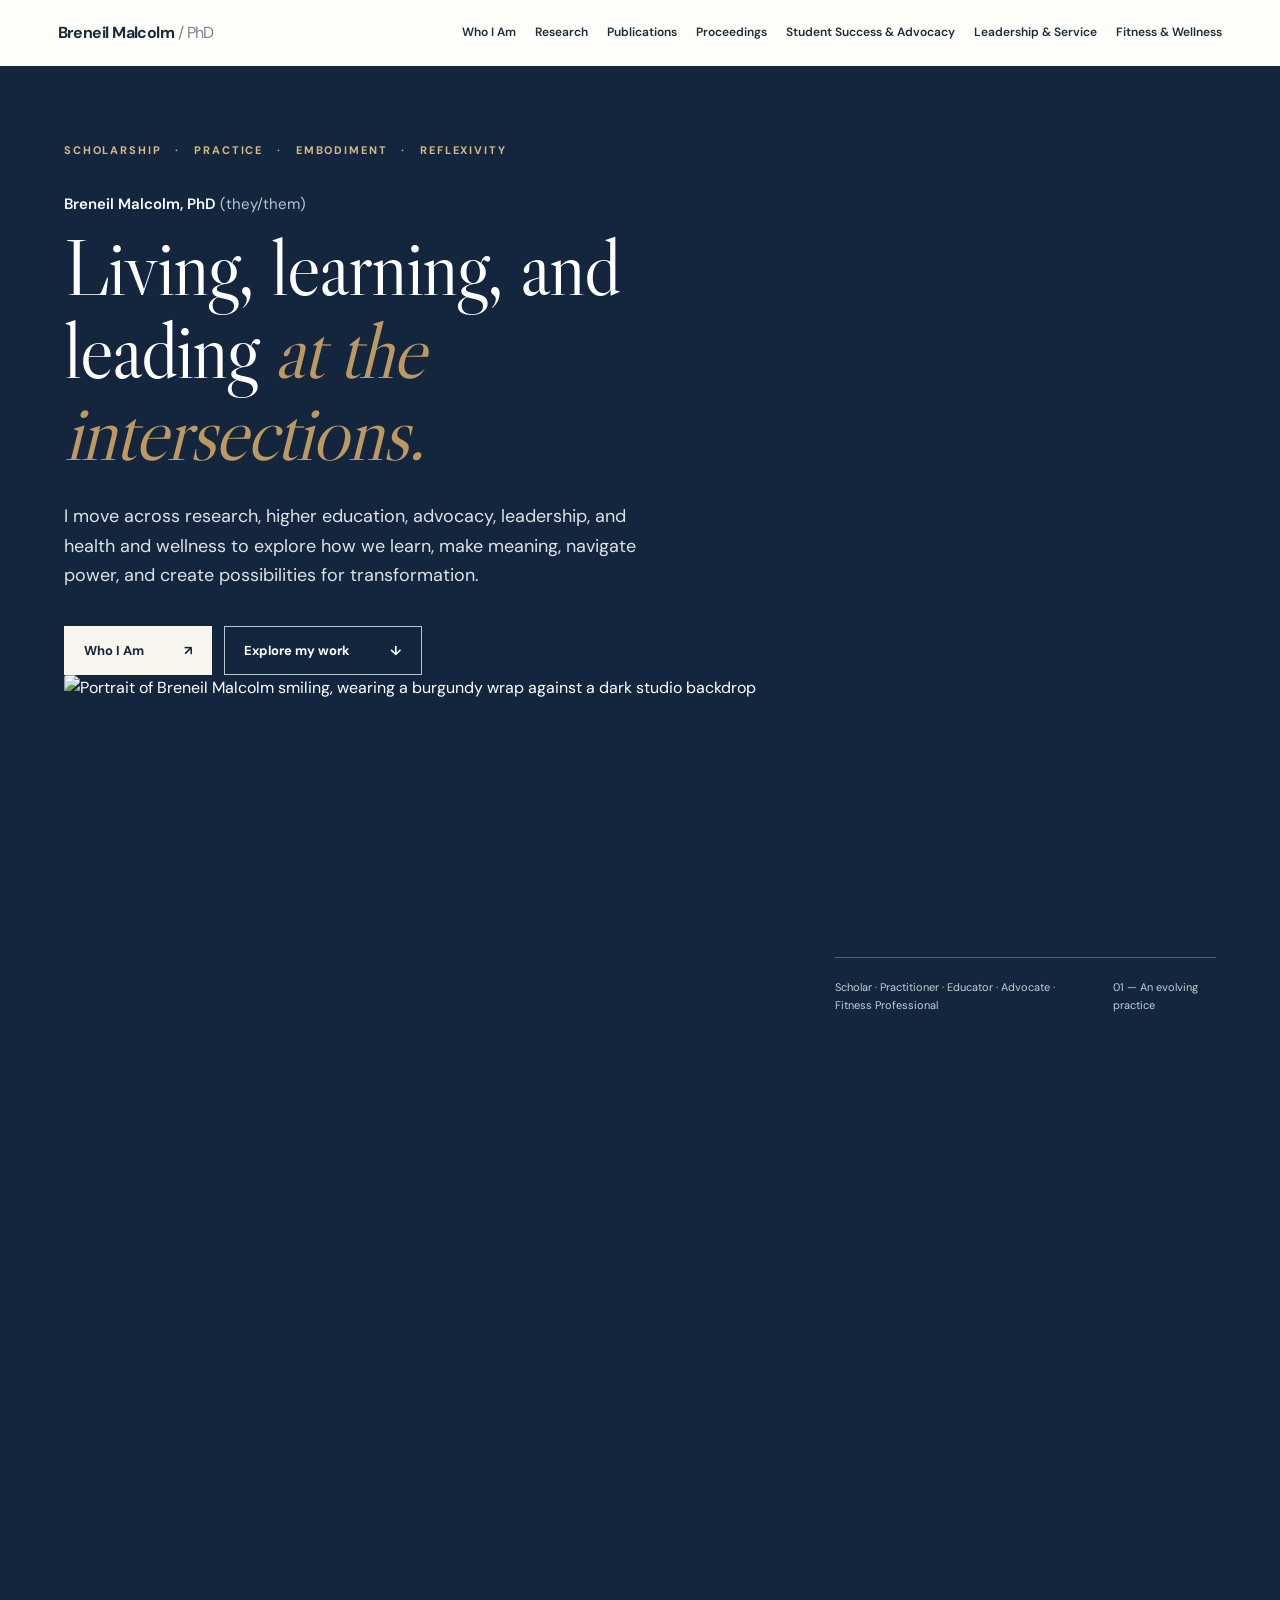
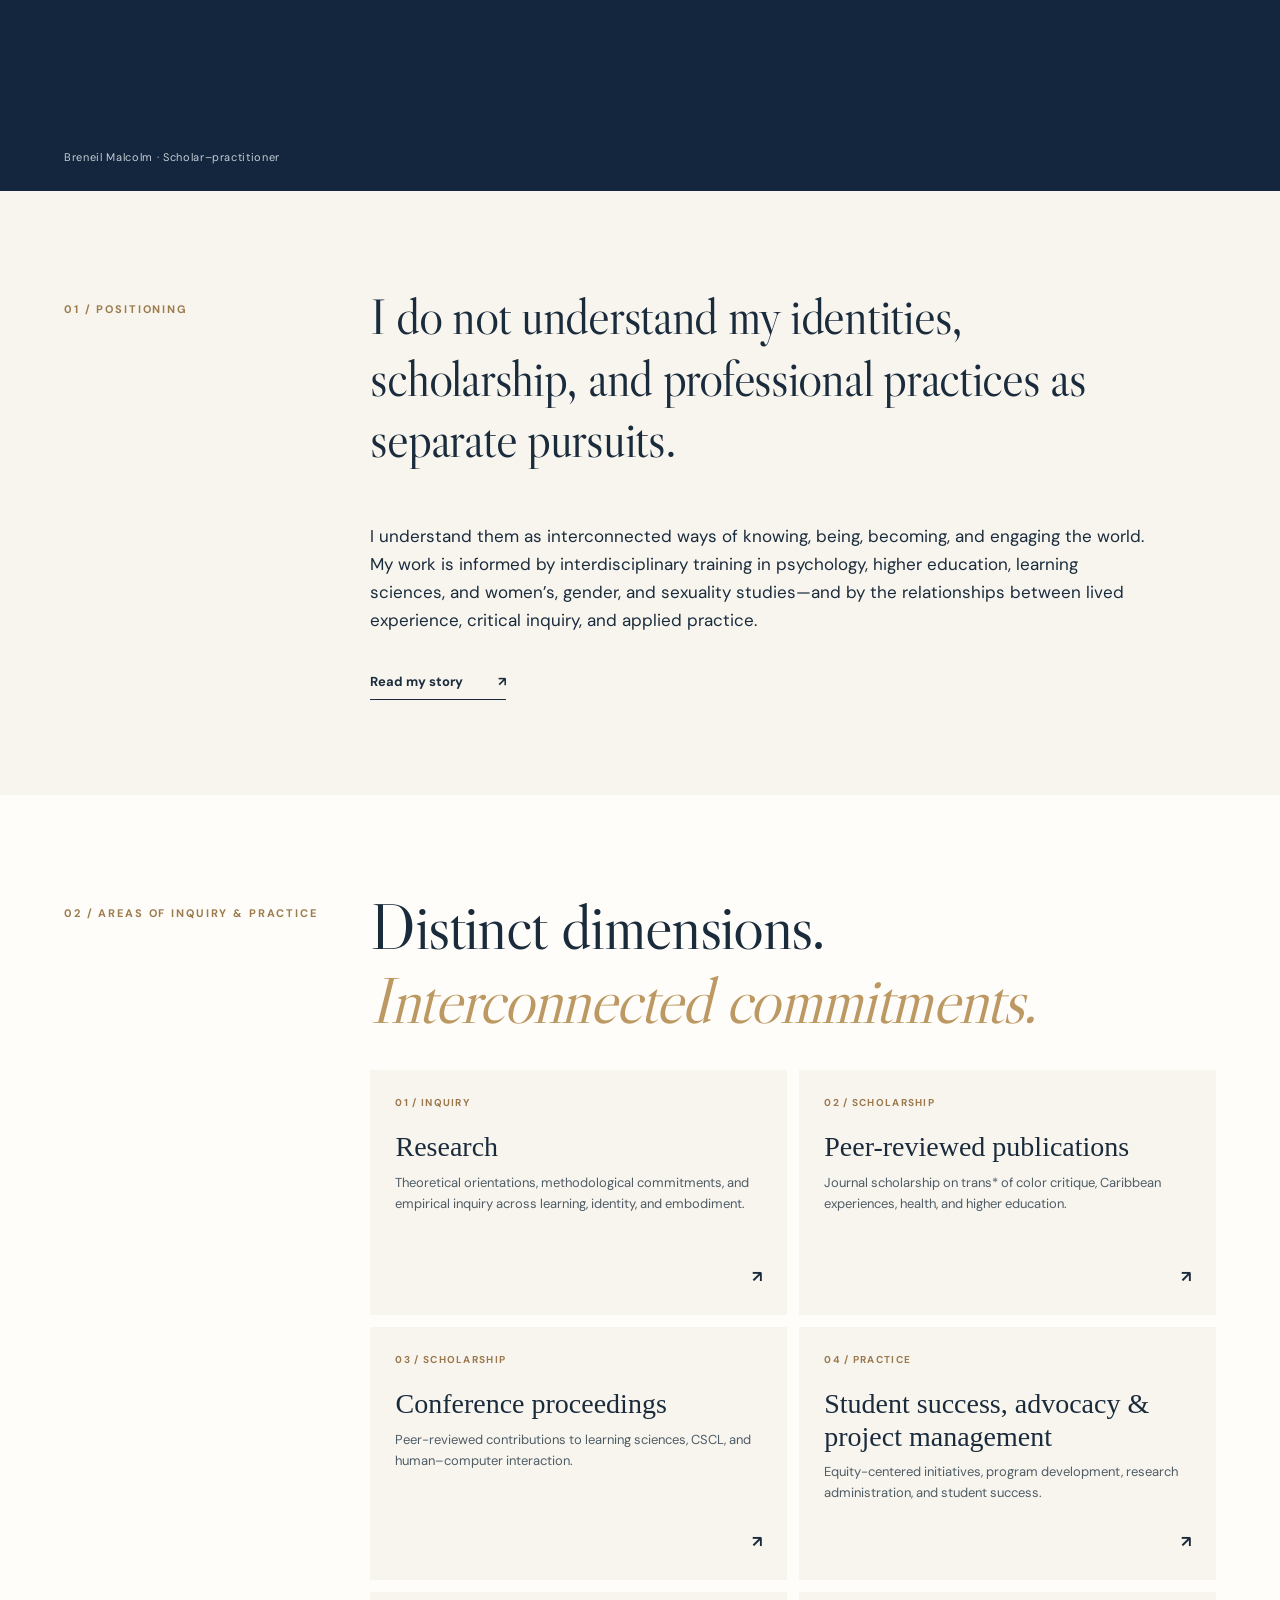
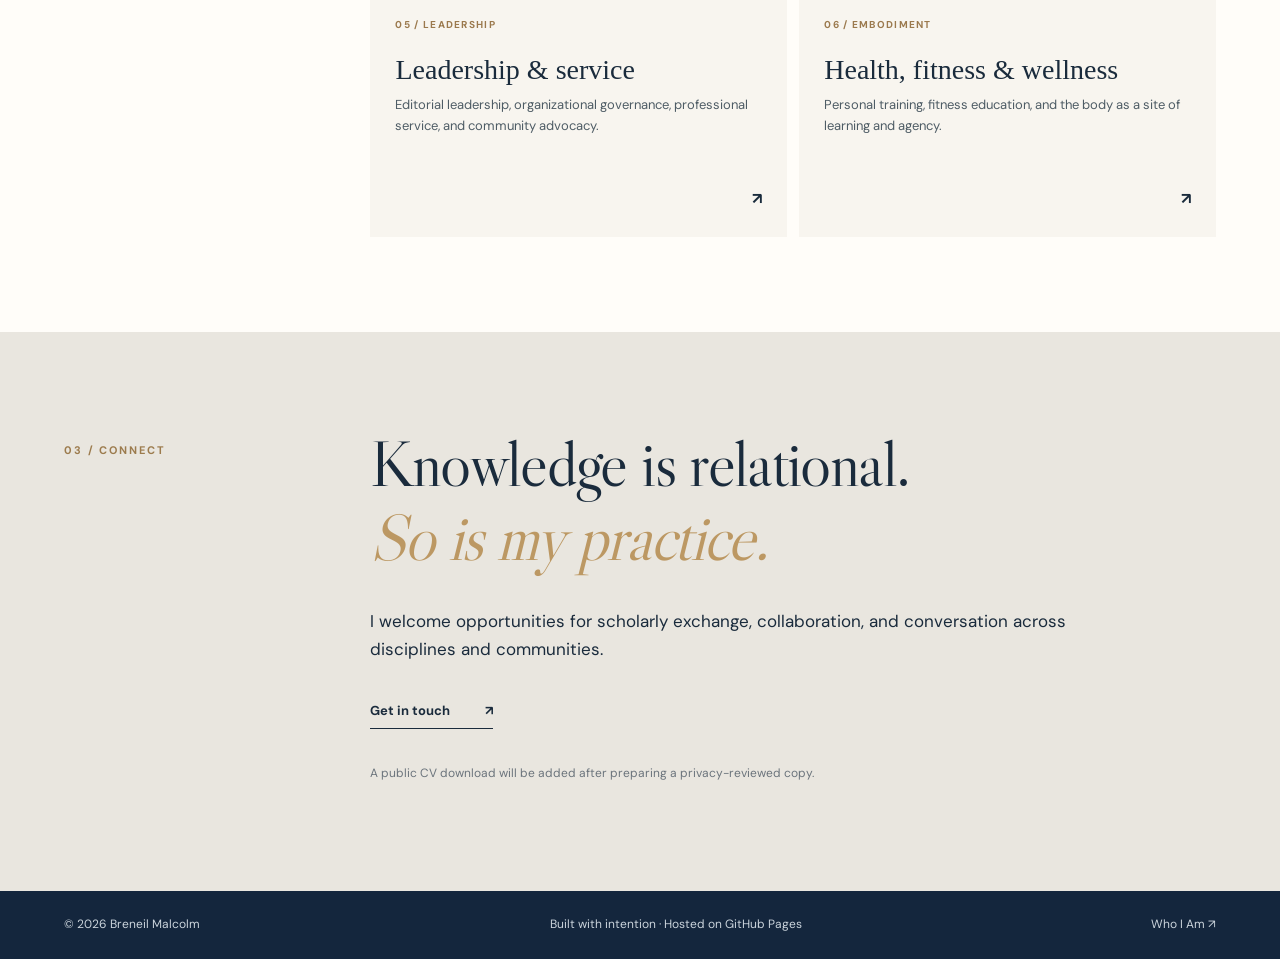
==== index.html @ ff3350f9 "Add files via upload" ====
<!doctype html><html lang="en"><head><meta charset="utf-8"><meta name="viewport" content="width=device-width,initial-scale=1"><meta name="description" content="Breneil Malcolm, PhD — interdisciplinary scholarship, practice, embodiment, and reflexivity."><title>Breneil Malcolm, PhD | Scholarship · Practice · Embodiment</title><link rel="stylesheet" href="style.css"></head><body>
<header class="header"><a class="wordmark" href="index.html">Breneil Malcolm<span> / PhD</span></a><button class="menu" aria-expanded="false" aria-controls="nav">Menu <span>☰</span></button><nav id="nav" aria-label="Main navigation"><a href="about.html">Who I Am</a><a href="#research">Research</a><a href="#publications">Publications</a><a href="#proceedings">Proceedings</a><a href="#practice">Student Success & Advocacy</a><a href="#service">Leadership & Service</a><a href="#wellness">Fitness & Wellness</a></nav></header>
<main><section class="hero"><div class="hero-layout"><div class="hero-inner"><p class="kicker">SCHOLARSHIP <span>·</span> PRACTICE <span>·</span> EMBODIMENT <span>·</span> REFLEXIVITY</p><p class="hero-name">Breneil Malcolm, PhD <span>(they/them)</span></p><h1>Living, learning, and leading <em>at the intersections.</em></h1><p class="hero-copy">I move across research, higher education, advocacy, leadership, and health and wellness to explore how we learn, make meaning, navigate power, and create possibilities for transformation.</p><div class="hero-actions"><a class="btn light" href="about.html">Who I Am <span>↗</span></a><a class="btn outline" href="#explore">Explore my work <span>↓</span></a></div><figure class="hero-portrait"><img src="assets/breneil-headshot.webp" alt="Portrait of Breneil Malcolm smiling, wearing a burgundy wrap against a dark studio backdrop" width="960" height="1440" fetchpriority="high"><figcaption>Breneil Malcolm · Scholar–practitioner</figcaption></figure></div><div class="hero-bottom"><span>Scholar · Practitioner · Educator · Advocate · Fitness Professional</span><span>01 — An evolving practice</span></div></section>
<section class="section statement"><div class="section-label">01 / POSITIONING</div><div><p class="lead">I do not understand my identities, scholarship, and professional practices as separate pursuits.</p><p>I understand them as interconnected ways of knowing, being, becoming, and engaging the world. My work is informed by interdisciplinary training in psychology, higher education, learning sciences, and women’s, gender, and sexuality studies—and by the relationships between lived experience, critical inquiry, and applied practice.</p><a class="text-link" href="about.html">Read my story <span>↗</span></a></div></section>
<section id="explore" class="section explore"><div class="section-label">02 / AREAS OF INQUIRY & PRACTICE</div><div><h2>Distinct dimensions.<br><em>Interconnected commitments.</em></h2><div class="cards"><a id="research" class="card" href="about.html#research"><span>01 / INQUIRY</span><h3>Research</h3><p>Theoretical orientations, methodological commitments, and empirical inquiry across learning, identity, and embodiment.</p><b>↗</b></a><a id="publications" class="card" href="about.html#scholarship"><span>02 / SCHOLARSHIP</span><h3>Peer-reviewed publications</h3><p>Journal scholarship on trans* of color critique, Caribbean experiences, health, and higher education.</p><b>↗</b></a><a id="proceedings" class="card" href="about.html#scholarship"><span>03 / SCHOLARSHIP</span><h3>Conference proceedings</h3><p>Peer-reviewed contributions to learning sciences, CSCL, and human–computer interaction.</p><b>↗</b></a><a id="practice" class="card" href="about.html#practice"><span>04 / PRACTICE</span><h3>Student success, advocacy & project management</h3><p>Equity-centered initiatives, program development, research administration, and student success.</p><b>↗</b></a><a id="service" class="card" href="about.html#service"><span>05 / LEADERSHIP</span><h3>Leadership & service</h3><p>Editorial leadership, organizational governance, professional service, and community advocacy.</p><b>↗</b></a><a id="wellness" class="card" href="about.html#wellness"><span>06 / EMBODIMENT</span><h3>Health, fitness & wellness</h3><p>Personal training, fitness education, and the body as a site of learning and agency.</p><b>↗</b></a></div></div></section>
<section class="section closing"><div class="section-label">03 / CONNECT</div><div><h2>Knowledge is relational.<br><em>So is my practice.</em></h2><p>I welcome opportunities for scholarly exchange, collaboration, and conversation across disciplines and communities.</p><a class="text-link" href="mailto:bxm5750@psu.edu">Get in touch <span>↗</span></a><p class="small-note">A public CV download will be added after preparing a privacy-reviewed copy.</p></div></section></main><footer><span>© <span class="year"></span> Breneil Malcolm</span><span>Built with intention · Hosted on GitHub Pages</span><a href="about.html">Who I Am ↗</a></footer><script src="script.js"></script></body></html>
---- style.css ----
@import url('https://fonts.googleapis.com/css2?family=DM+Sans:wght@400;500;600;700&family=Libre+Caslon+Display&display=swap');
:root{--navy:#14263d;--ink:#1a2b3c;--cream:#f8f5ef;--white:#fffdf9;--gold:#bc9863;--line:#dcd8d0}*{box-sizing:border-box}html{scroll-behavior:smooth}body{margin:0;background:var(--white);color:var(--ink);font-family:'DM Sans',Arial,sans-serif;line-height:1.65}a{color:inherit}a:focus-visible,button:focus-visible{outline:3px solid var(--gold);outline-offset:4px}.header{display:flex;align-items:center;justify-content:space-between;gap:20px;padding:20px 4.5%;background:var(--white);position:relative;z-index:10}.wordmark{text-decoration:none;font-weight:700;white-space:nowrap;letter-spacing:-.035em}.wordmark span{color:#7d858b;font-weight:400}.header nav{display:flex;align-items:center;gap:19px;flex-wrap:wrap}.header nav a{font-size:12px;text-decoration:none;font-weight:600}.header nav a:hover,.text-link:hover{color:#a27842}.menu{display:none}.hero{background:var(--navy);color:#fff;padding:90px 5% 25px;min-height:660px;display:flex;flex-direction:column;justify-content:space-between}.hero-inner{max-width:1060px;margin:auto 0}.kicker,.section-label{font-size:11px;letter-spacing:.17em;font-weight:700}.kicker{color:#d7b983}.kicker span{padding:0 9px}.hero-name{margin:32px 0 10px;font-size:15px;font-weight:600}.hero-name span{font-weight:400;color:#bac4cf}h1,h2,.lead{font-family:'Libre Caslon Display',Georgia,serif;font-weight:400;letter-spacing:-.025em}h1{font-size:clamp(58px,8.2vw,124px);line-height:1.04;max-width:1080px;margin:10px 0 28px}h1 em,h2 em{color:var(--gold);font-weight:400}.hero-copy{max-width:680px;font-size:18px;color:#dce2e8}.hero-actions{display:flex;gap:12px;margin-top:35px;flex-wrap:wrap}.btn{display:inline-flex;gap:40px;justify-content:space-between;padding:13px 19px;text-decoration:none;font-size:13px;font-weight:700;border:1px solid #b9c5d0}.btn.light{background:var(--cream);color:var(--navy);border-color:var(--cream)}.btn.outline{color:white}.hero-bottom{border-top:1px solid #536579;margin-top:75px;padding-top:20px;display:flex;justify-content:space-between;gap:20px;font-size:11px;color:#c5cdd5}.section{padding:95px 5%;display:grid;grid-template-columns:minmax(150px,24%) 1fr;gap:30px}.section-label{padding-top:14px;color:#9c7b4d}.section>div:last-child{max-width:1050px}.section h2{font-size:clamp(42px,5.1vw,77px);line-height:1.13;margin:0 0 32px}.section p{max-width:780px;font-size:17px}.statement{background:var(--cream)}.lead{font-size:clamp(32px,4vw,55px)!important;line-height:1.2;margin-top:0}.text-link{display:inline-flex;gap:35px;margin-top:20px;padding-bottom:7px;border-bottom:1px solid currentColor;text-decoration:none;font-weight:700;font-size:13px}.explore{background:#fffdf9}.cards{display:grid;grid-template-columns:repeat(2,minmax(0,1fr));gap:12px}.card{min-height:245px;padding:25px;background:var(--cream);text-decoration:none;display:flex;flex-direction:column;position:relative;transition:transform .2s,background .2s}.card:hover{transform:translateY(-3px);background:#f0e9df}.card span{font-size:10px;letter-spacing:.13em;color:#9b794d;font-weight:700}.card h3{font-family:Georgia,serif;font-size:28px;font-weight:400;line-height:1.15;margin:20px 0 8px}.card p{font-size:13px;color:#4e5c65;margin:0 0 25px;max-width:390px}.card b{margin-top:auto;text-align:right}.closing{background:#e9e6df}.small-note{font-size:12px!important;color:#6b747c;margin-top:35px}footer{background:var(--navy);color:#cbd4dc;padding:24px 5%;display:flex;justify-content:space-between;gap:18px;font-size:12px;flex-wrap:wrap}footer a{text-decoration:none}.subhero{padding:105px 5%;background:var(--navy);color:white}.subhero h1{margin:20px 0}.subhero>p:last-child{max-width:760px;font-size:19px;color:#dce2e8}.light-section{background:var(--cream)}.entries article,.pub{border-top:1px solid var(--line);display:grid;grid-template-columns:90px 1fr;gap:20px;padding:22px 0}.entries article>span,.pub>span{font-size:12px;color:#9a7646;font-weight:700}.entries h3{font-size:18px;line-height:1.4;margin:0}.entries p,.pub p{font-size:14px!important;margin:4px 0}.muted{color:#64717a}.three{display:grid;grid-template-columns:repeat(3,1fr);gap:20px}.three article{border-top:2px solid var(--gold);padding-top:12px}.three h3{font-family:Georgia,serif;font-size:25px;font-weight:400}.three p{font-size:14px}.subhead{font-family:Georgia,serif;font-weight:400;font-size:28px;margin-top:45px}.pub strong{font-size:16px;font-weight:600}.pub a{font-size:12px;font-weight:700;text-decoration:none;border-bottom:1px solid var(--gold)}@media(max-width:1050px){.header nav{gap:10px}.header nav a{font-size:11px}}@media(max-width:800px){.menu{display:block;background:transparent;border:1px solid #c6c4bd;padding:8px 12px;font:inherit;font-size:12px}.header nav{display:none;position:absolute;top:100%;left:0;right:0;background:var(--white);padding:20px 5%;box-shadow:0 10px 20px #0002;flex-direction:column;align-items:flex-start}.header nav.open{display:flex}.header nav a{font-size:14px;padding:6px}.hero{min-height:600px;padding-top:75px}.section{display:block;padding:65px 6%}.section-label{margin-bottom:30px}.cards{grid-template-columns:1fr}.three{grid-template-columns:1fr}.hero-bottom{flex-direction:column}.subhero{padding:70px 6%}}@media(max-width:480px){h1{font-size:56px}.hero-copy{font-size:16px}.card{min-height:210px}.entries article,.pub{grid-template-columns:55px 1fr;gap:10px}}

/* Homepage portrait — editorial split hero */
.hero{padding-top:64px}.hero-layout{width:100%;max-width:1440px;margin:auto;display:grid;grid-template-columns:minmax(0,1.3fr) minmax(280px,.7fr);gap:clamp(32px,5vw,90px);align-items:center}.hero-inner{max-width:760px;margin:0}.hero h1{font-size:clamp(54px,6.2vw,98px);max-width:780px}.hero-copy{max-width:610px}.hero-portrait{margin:0;align-self:center}.hero-portrait img{display:block;width:100%;height:auto;aspect-ratio:2/3;object-fit:cover;object-position:center center;border-radius:3px}.hero-portrait figcaption{font-size:11px;color:#c5cdd5;letter-spacing:.06em;margin-top:12px}.hero-bottom{width:100%}@media(max-width:800px){.hero-layout{grid-template-columns:1fr;gap:42px}.hero-portrait{max-width:450px;width:100%;margin:auto}.hero{padding-top:64px}.hero h1{font-size:clamp(52px,10vw,78px)}.hero-bottom{margin-top:55px}}
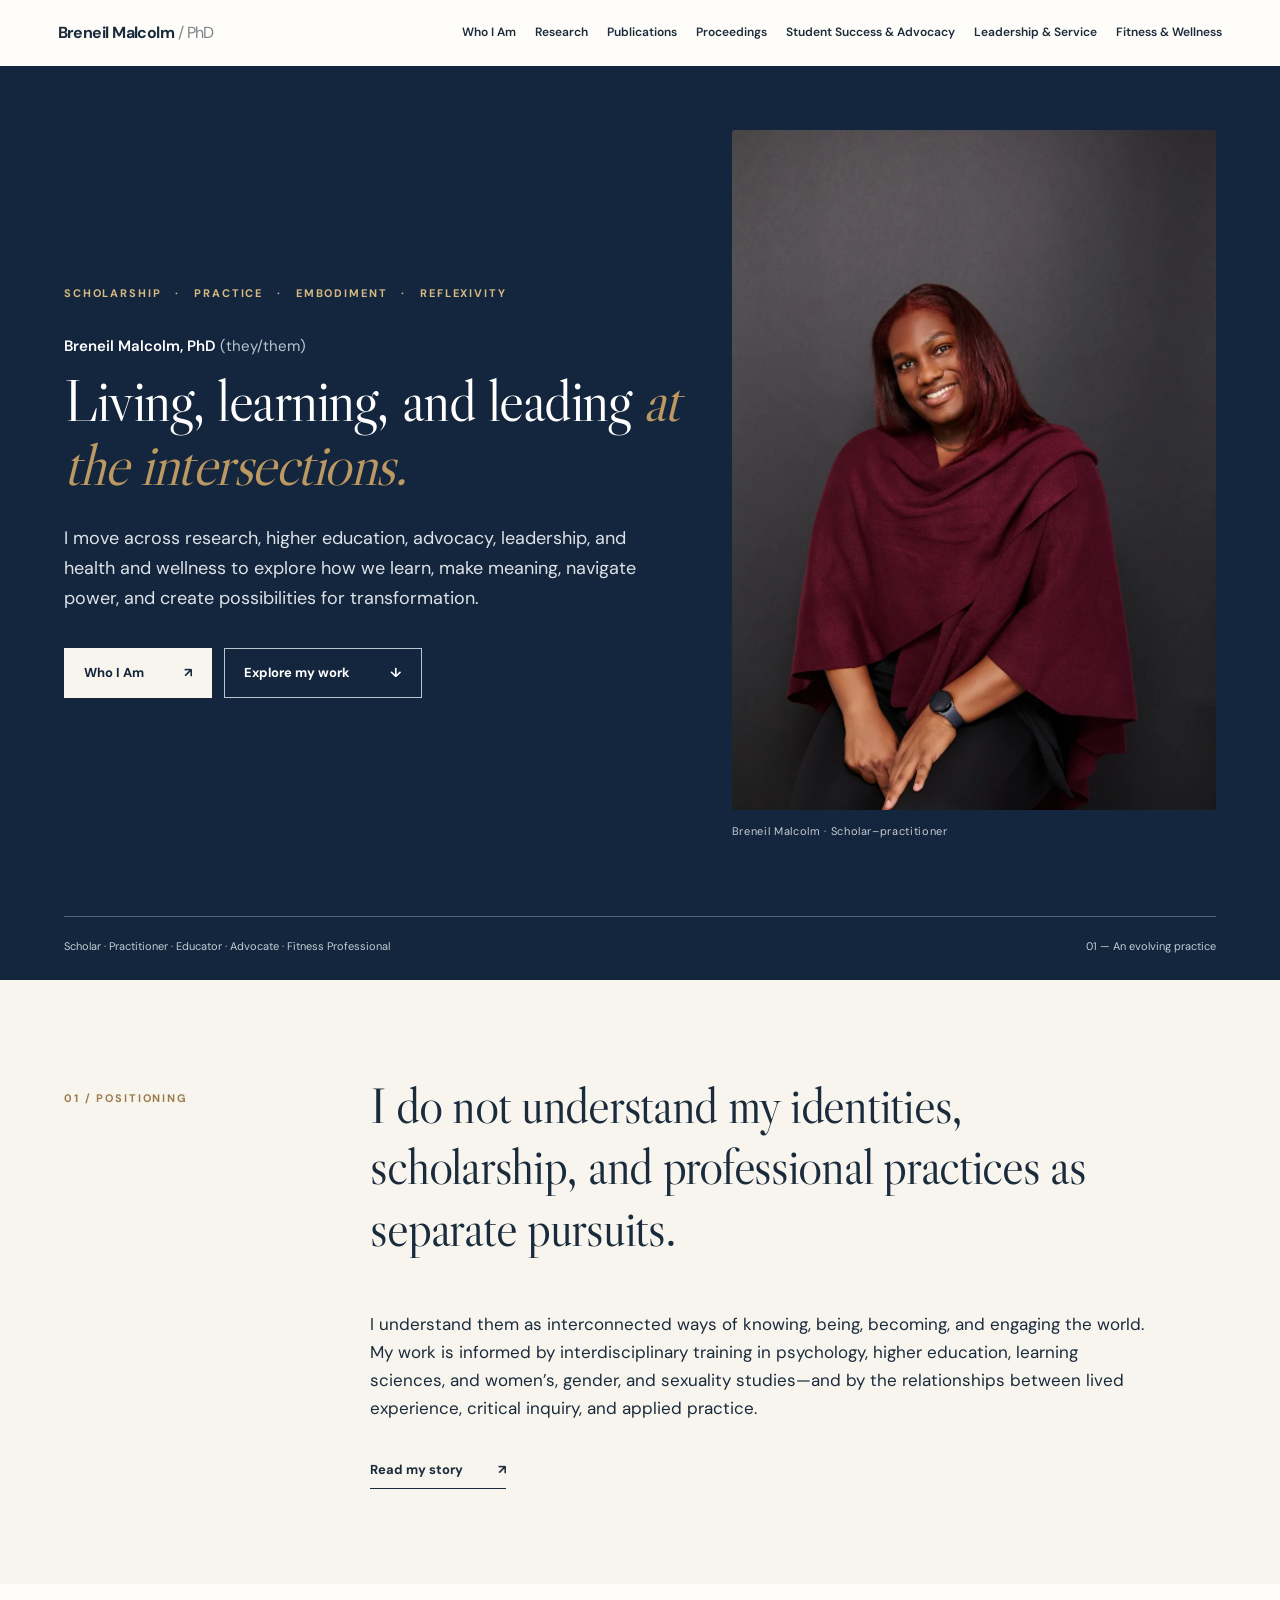
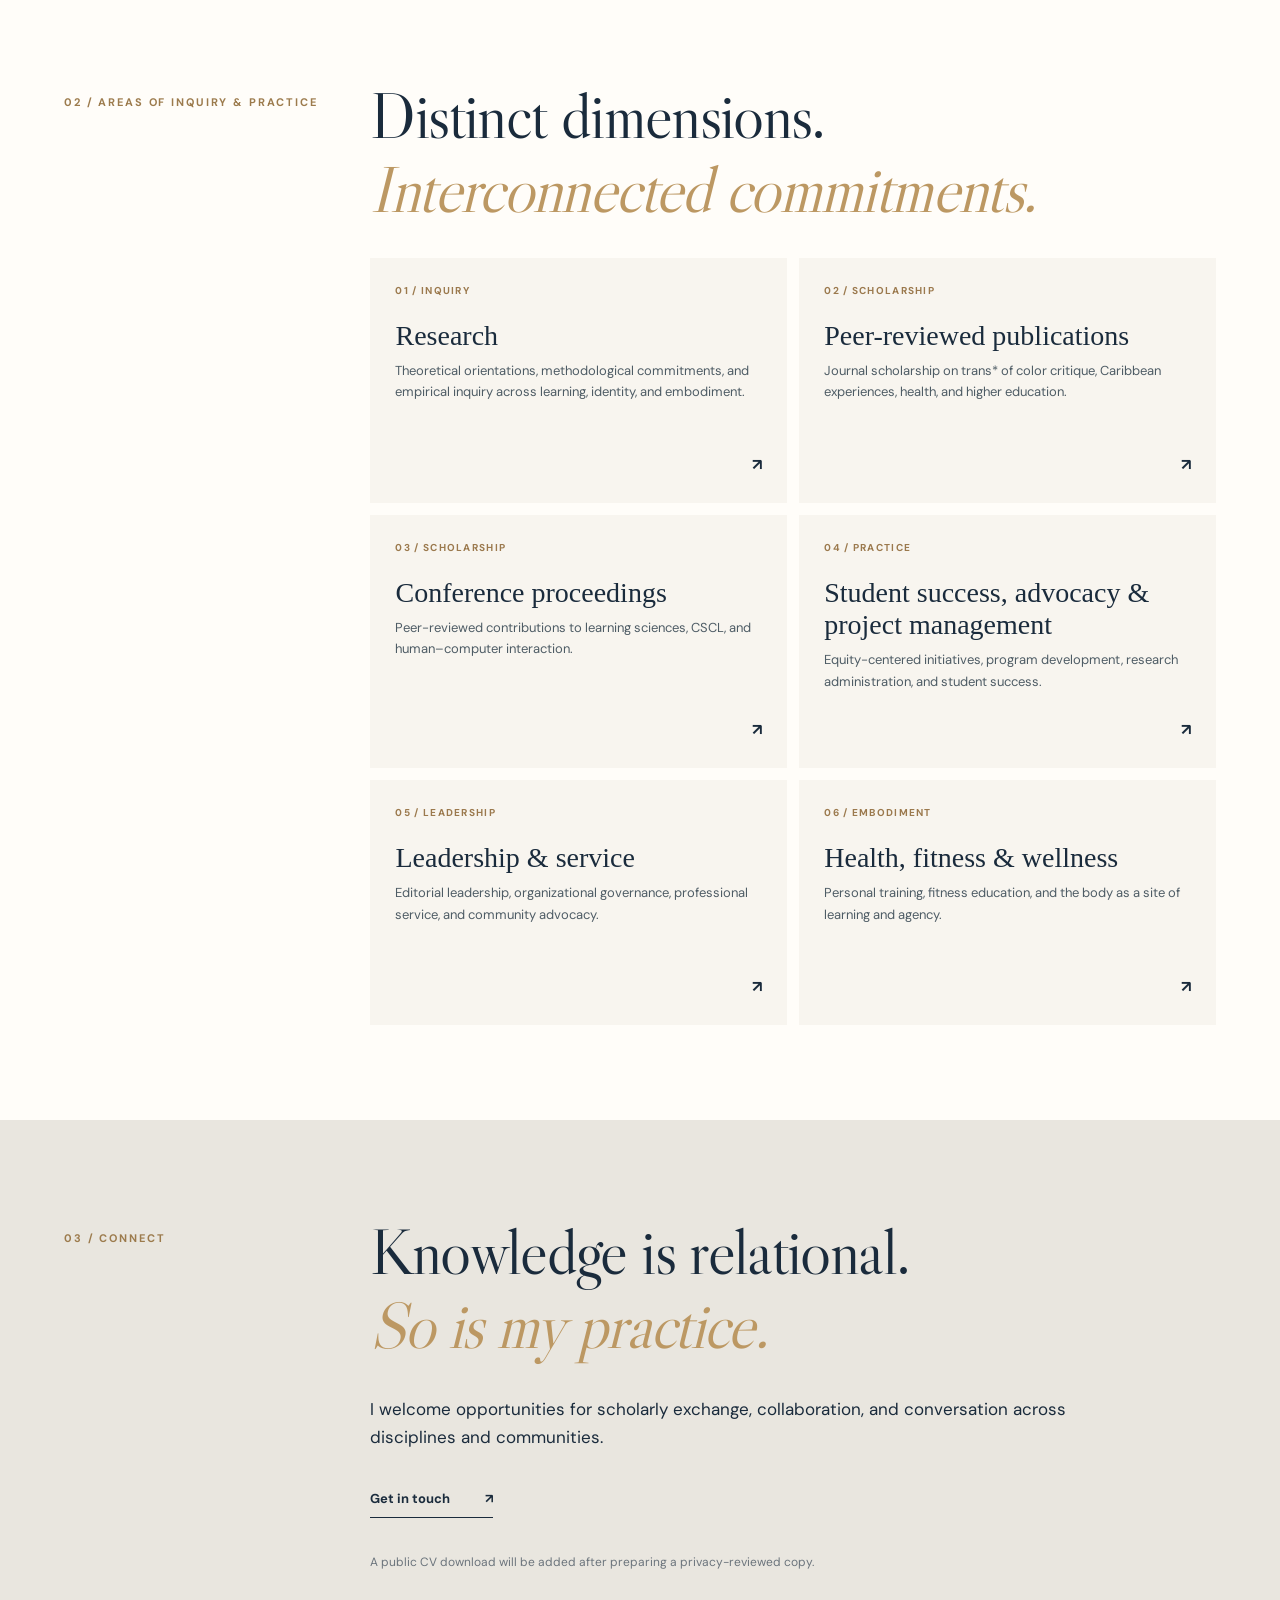
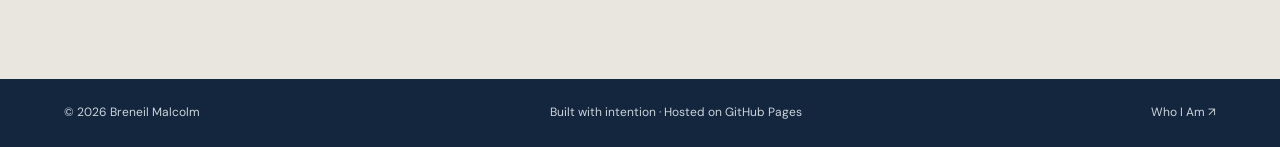
==== commit 60d636af: "Add files via upload" ====
--- a/index.html
+++ b/index.html
@@ -1,6 +1,6 @@
 <!doctype html><html lang="en"><head><meta charset="utf-8"><meta name="viewport" content="width=device-width,initial-scale=1"><meta name="description" content="Breneil Malcolm, PhD — interdisciplinary scholarship, practice, embodiment, and reflexivity."><title>Breneil Malcolm, PhD | Scholarship · Practice · Embodiment</title><link rel="stylesheet" href="style.css"></head><body>
 <header class="header"><a class="wordmark" href="index.html">Breneil Malcolm<span> / PhD</span></a><button class="menu" aria-expanded="false" aria-controls="nav">Menu <span>☰</span></button><nav id="nav" aria-label="Main navigation"><a href="about.html">Who I Am</a><a href="#research">Research</a><a href="#publications">Publications</a><a href="#proceedings">Proceedings</a><a href="#practice">Student Success & Advocacy</a><a href="#service">Leadership & Service</a><a href="#wellness">Fitness & Wellness</a></nav></header>
-<main><section class="hero"><div class="hero-layout"><div class="hero-inner"><p class="kicker">SCHOLARSHIP <span>·</span> PRACTICE <span>·</span> EMBODIMENT <span>·</span> REFLEXIVITY</p><p class="hero-name">Breneil Malcolm, PhD <span>(they/them)</span></p><h1>Living, learning, and leading <em>at the intersections.</em></h1><p class="hero-copy">I move across research, higher education, advocacy, leadership, and health and wellness to explore how we learn, make meaning, navigate power, and create possibilities for transformation.</p><div class="hero-actions"><a class="btn light" href="about.html">Who I Am <span>↗</span></a><a class="btn outline" href="#explore">Explore my work <span>↓</span></a></div><figure class="hero-portrait"><img src="assets/breneil-headshot.webp" alt="Portrait of Breneil Malcolm smiling, wearing a burgundy wrap against a dark studio backdrop" width="960" height="1440" fetchpriority="high"><figcaption>Breneil Malcolm · Scholar–practitioner</figcaption></figure></div><div class="hero-bottom"><span>Scholar · Practitioner · Educator · Advocate · Fitness Professional</span><span>01 — An evolving practice</span></div></section>
+<main><section class="hero"><div class="hero-layout"><div class="hero-inner"><p class="kicker">SCHOLARSHIP <span>·</span> PRACTICE <span>·</span> EMBODIMENT <span>·</span> REFLEXIVITY</p><p class="hero-name">Breneil Malcolm, PhD <span>(they/them)</span></p><h1>Living, learning, and leading <em>at the intersections.</em></h1><p class="hero-copy">I move across research, higher education, advocacy, leadership, and health and wellness to explore how we learn, make meaning, navigate power, and create possibilities for transformation.</p><div class="hero-actions"><a class="btn light" href="about.html">Who I Am <span>↗</span></a><a class="btn outline" href="#explore">Explore my work <span>↓</span></a></div></div><figure class="hero-portrait"><img src="assets/breneil-headshot.webp" alt="Portrait of Breneil Malcolm smiling, wearing a burgundy wrap against a dark studio backdrop" width="960" height="1440" fetchpriority="high"><figcaption>Breneil Malcolm · Scholar–practitioner</figcaption></figure></div><div class="hero-bottom"><span>Scholar · Practitioner · Educator · Advocate · Fitness Professional</span><span>01 — An evolving practice</span></div></section>
 <section class="section statement"><div class="section-label">01 / POSITIONING</div><div><p class="lead">I do not understand my identities, scholarship, and professional practices as separate pursuits.</p><p>I understand them as interconnected ways of knowing, being, becoming, and engaging the world. My work is informed by interdisciplinary training in psychology, higher education, learning sciences, and women’s, gender, and sexuality studies—and by the relationships between lived experience, critical inquiry, and applied practice.</p><a class="text-link" href="about.html">Read my story <span>↗</span></a></div></section>
 <section id="explore" class="section explore"><div class="section-label">02 / AREAS OF INQUIRY & PRACTICE</div><div><h2>Distinct dimensions.<br><em>Interconnected commitments.</em></h2><div class="cards"><a id="research" class="card" href="about.html#research"><span>01 / INQUIRY</span><h3>Research</h3><p>Theoretical orientations, methodological commitments, and empirical inquiry across learning, identity, and embodiment.</p><b>↗</b></a><a id="publications" class="card" href="about.html#scholarship"><span>02 / SCHOLARSHIP</span><h3>Peer-reviewed publications</h3><p>Journal scholarship on trans* of color critique, Caribbean experiences, health, and higher education.</p><b>↗</b></a><a id="proceedings" class="card" href="about.html#scholarship"><span>03 / SCHOLARSHIP</span><h3>Conference proceedings</h3><p>Peer-reviewed contributions to learning sciences, CSCL, and human–computer interaction.</p><b>↗</b></a><a id="practice" class="card" href="about.html#practice"><span>04 / PRACTICE</span><h3>Student success, advocacy & project management</h3><p>Equity-centered initiatives, program development, research administration, and student success.</p><b>↗</b></a><a id="service" class="card" href="about.html#service"><span>05 / LEADERSHIP</span><h3>Leadership & service</h3><p>Editorial leadership, organizational governance, professional service, and community advocacy.</p><b>↗</b></a><a id="wellness" class="card" href="about.html#wellness"><span>06 / EMBODIMENT</span><h3>Health, fitness & wellness</h3><p>Personal training, fitness education, and the body as a site of learning and agency.</p><b>↗</b></a></div></div></section>
 <section class="section closing"><div class="section-label">03 / CONNECT</div><div><h2>Knowledge is relational.<br><em>So is my practice.</em></h2><p>I welcome opportunities for scholarly exchange, collaboration, and conversation across disciplines and communities.</p><a class="text-link" href="mailto:bxm5750@psu.edu">Get in touch <span>↗</span></a><p class="small-note">A public CV download will be added after preparing a privacy-reviewed copy.</p></div></section></main><footer><span>© <span class="year"></span> Breneil Malcolm</span><span>Built with intention · Hosted on GitHub Pages</span><a href="about.html">Who I Am ↗</a></footer><script src="script.js"></script></body></html>
--- a/style.css
+++ b/style.css
@@ -3,3 +3,15 @@
 
 /* Homepage portrait — editorial split hero */
 .hero{padding-top:64px}.hero-layout{width:100%;max-width:1440px;margin:auto;display:grid;grid-template-columns:minmax(0,1.3fr) minmax(280px,.7fr);gap:clamp(32px,5vw,90px);align-items:center}.hero-inner{max-width:760px;margin:0}.hero h1{font-size:clamp(54px,6.2vw,98px);max-width:780px}.hero-copy{max-width:610px}.hero-portrait{margin:0;align-self:center}.hero-portrait img{display:block;width:100%;height:auto;aspect-ratio:2/3;object-fit:cover;object-position:center center;border-radius:3px}.hero-portrait figcaption{font-size:11px;color:#c5cdd5;letter-spacing:.06em;margin-top:12px}.hero-bottom{width:100%}@media(max-width:800px){.hero-layout{grid-template-columns:1fr;gap:42px}.hero-portrait{max-width:450px;width:100%;margin:auto}.hero{padding-top:64px}.hero h1{font-size:clamp(52px,10vw,78px)}.hero-bottom{margin-top:55px}}
+
+/* Version 2.1: balanced editorial portrait layout */
+@media (min-width:801px) {
+ .hero-layout {grid-template-columns:minmax(0,1.12fr) minmax(280px,.88fr);gap:clamp(30px,4vw,70px);}
+ .hero h1 {font-size:clamp(46px,4.6vw,72px);line-height:1.08;max-width:720px;}
+ .hero-portrait img {max-height:680px;object-fit:cover;object-position:center 38%;}
+ .hero {min-height:unset;}
+}
+@media (max-width:800px) {
+ .hero-layout {display:grid;grid-template-columns:minmax(0,1fr);}
+ .hero h1 {font-size:clamp(44px,8vw,68px);}
+}
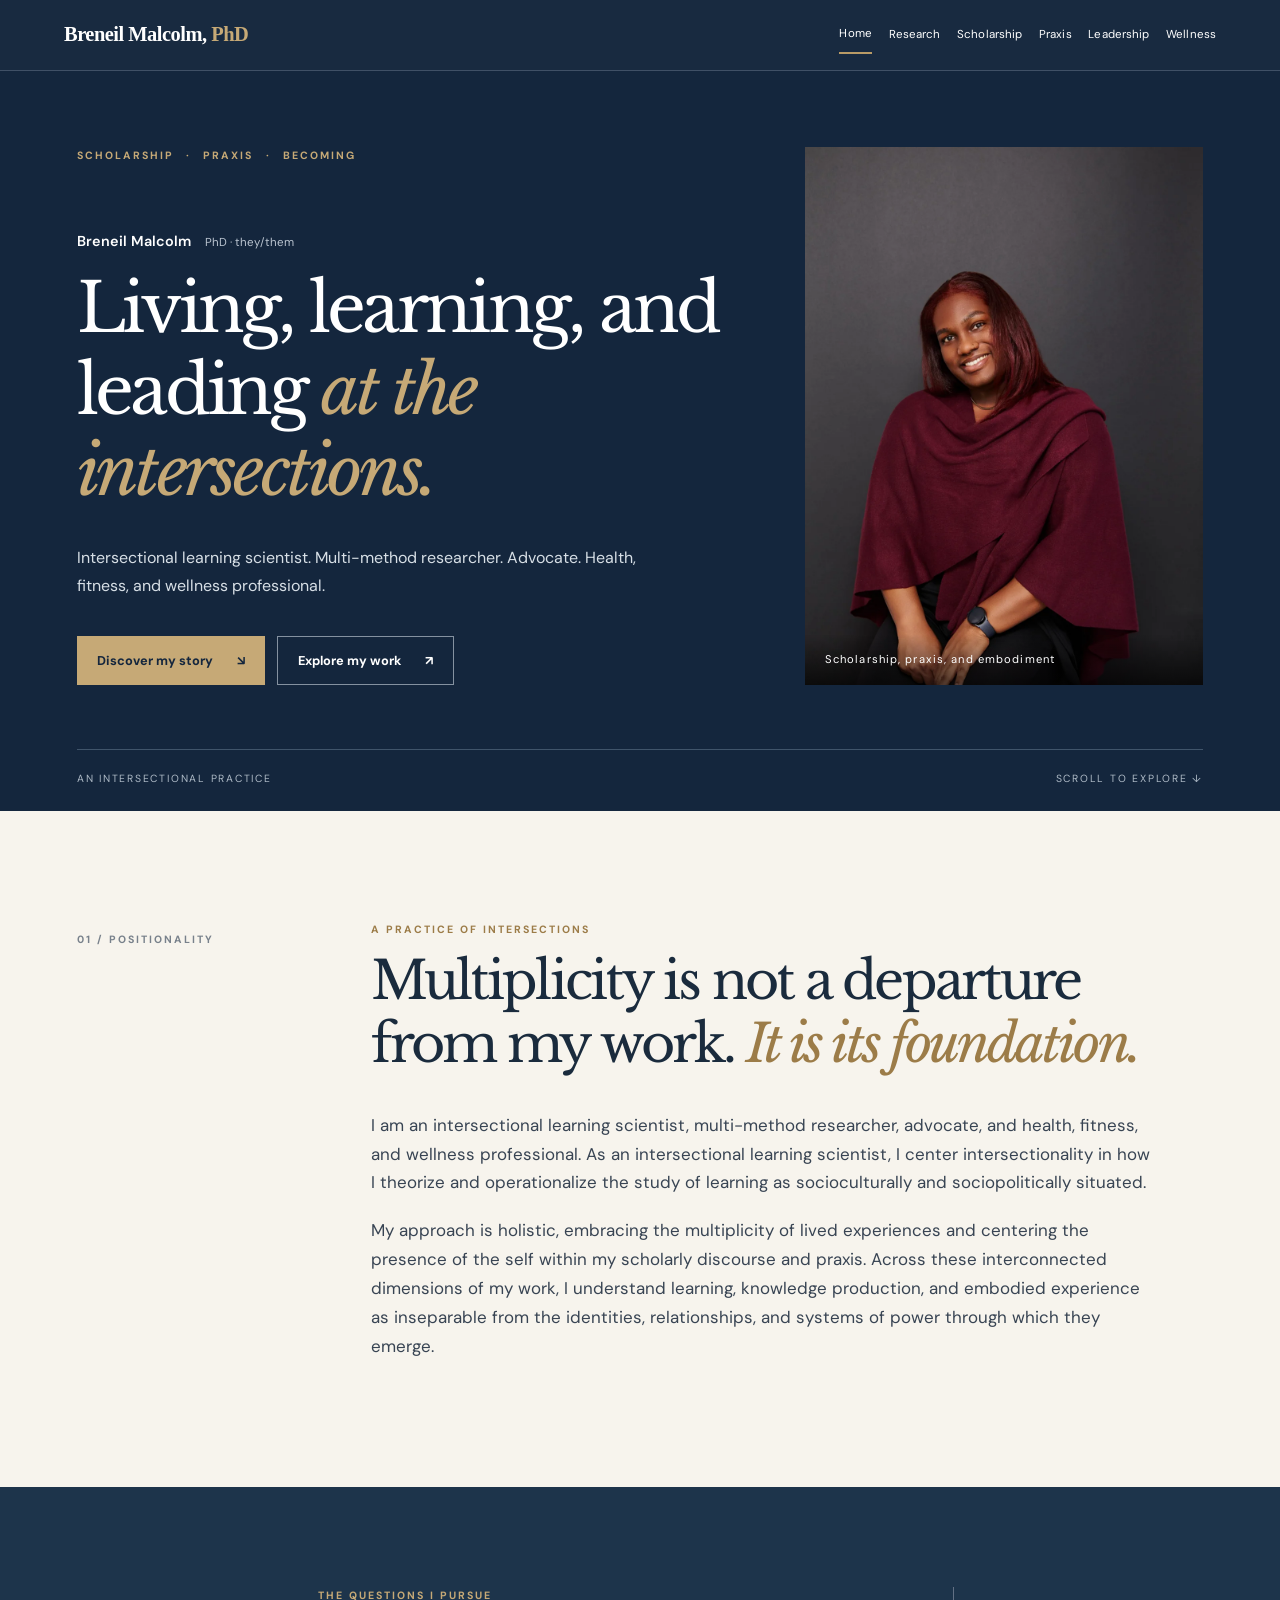
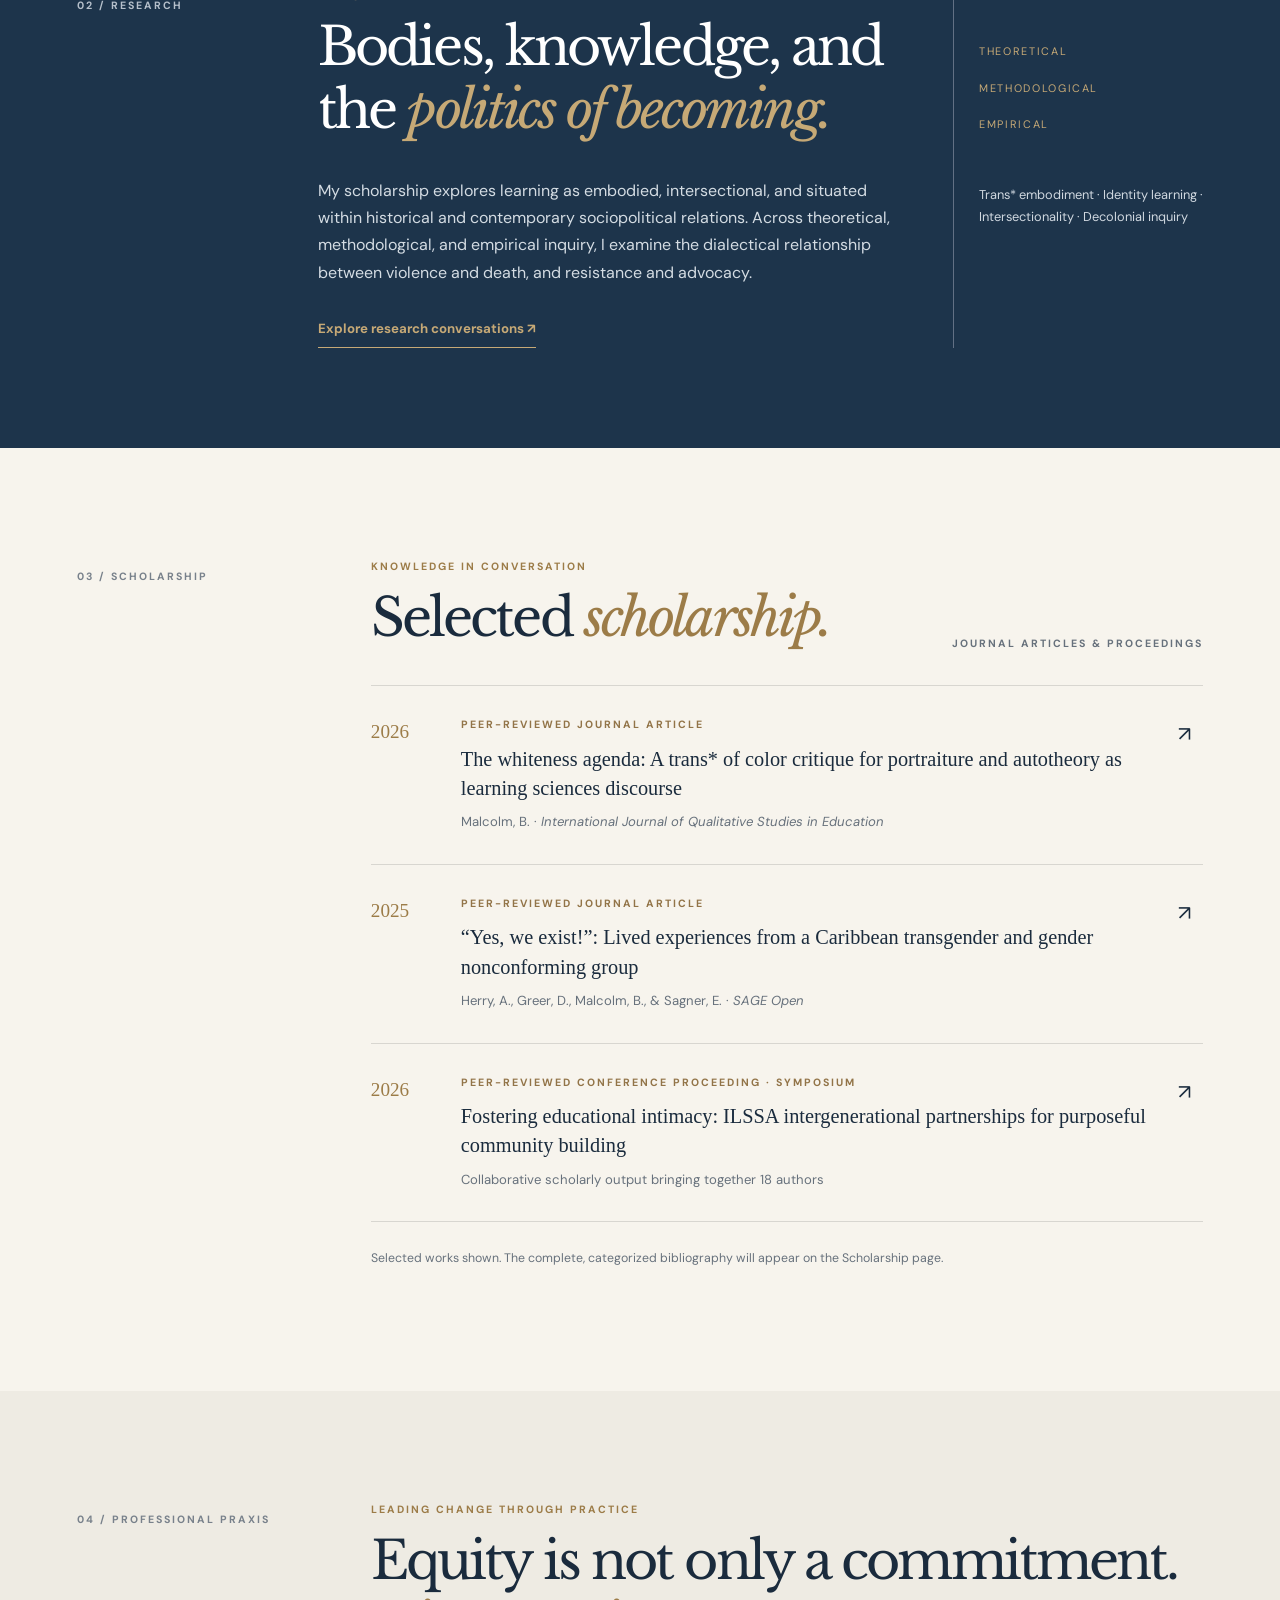
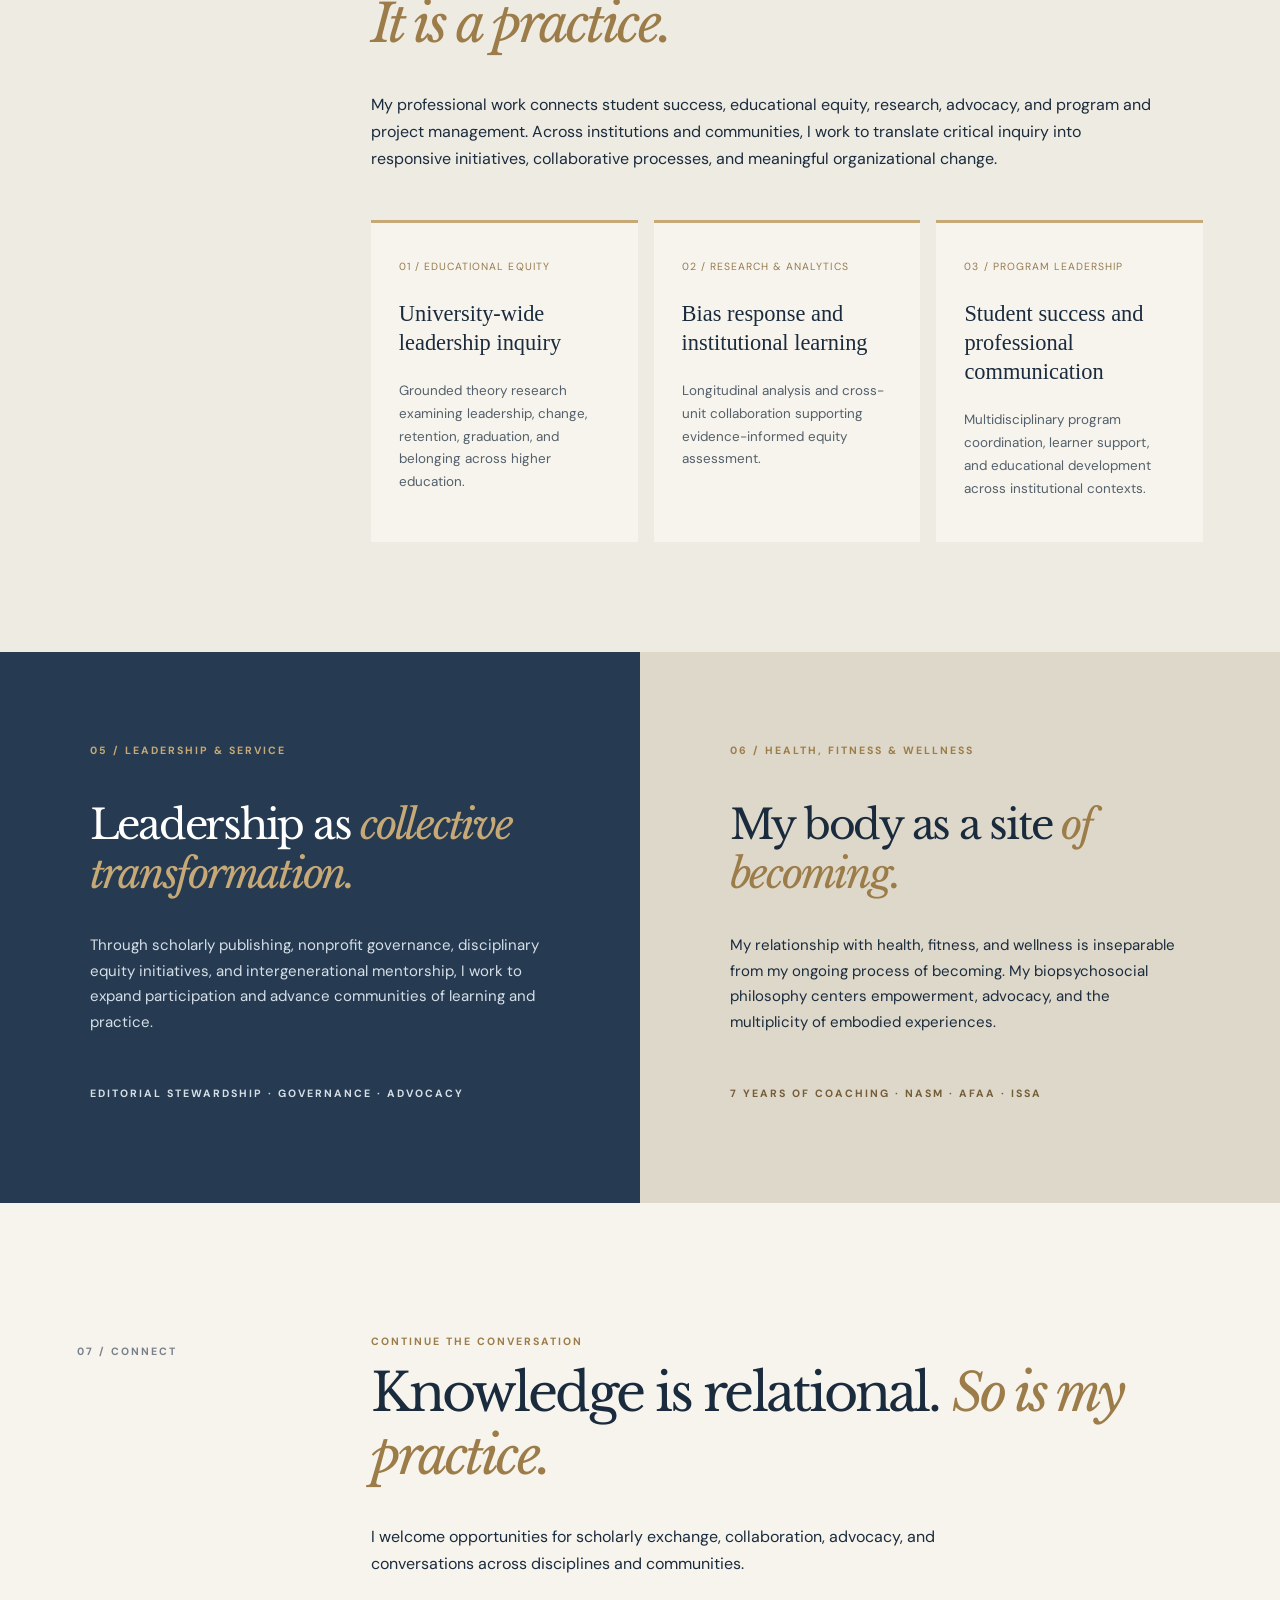
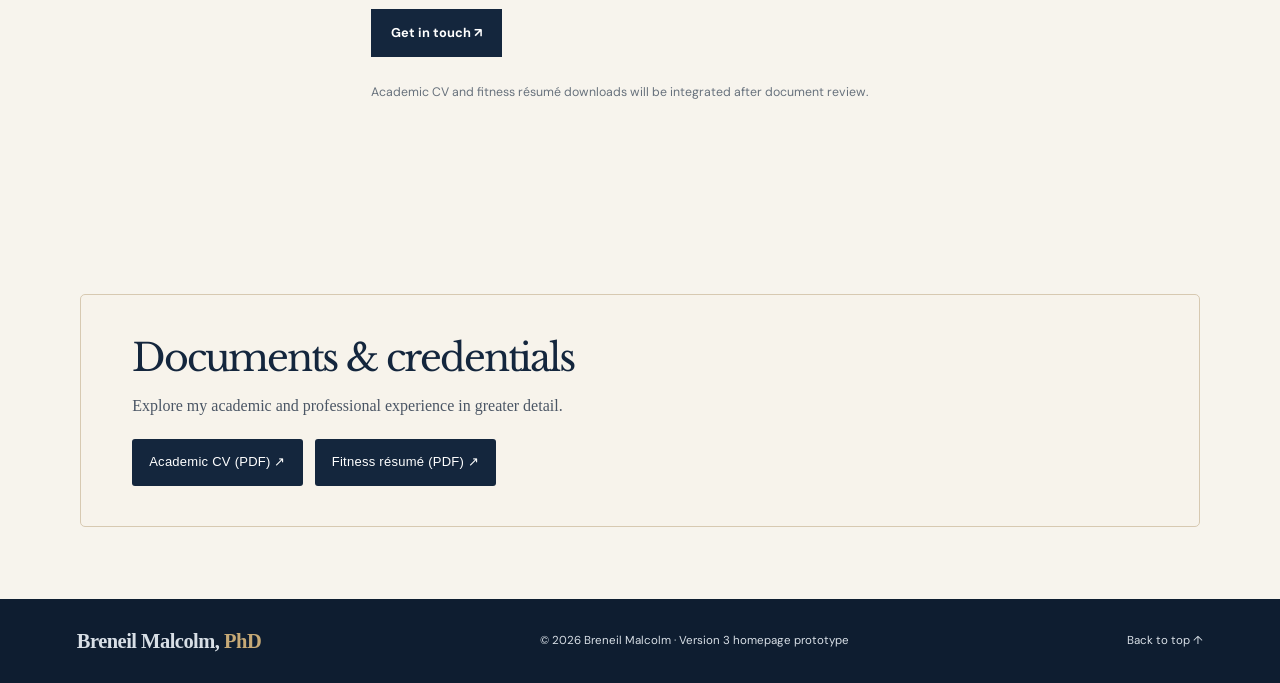
==== commit 433d4fa1: "Launch Version 3 website preview" ====
--- a/index.html
+++ b/index.html
@@ -1,6 +1,14 @@
-<!doctype html><html lang="en"><head><meta charset="utf-8"><meta name="viewport" content="width=device-width,initial-scale=1"><meta name="description" content="Breneil Malcolm, PhD — interdisciplinary scholarship, practice, embodiment, and reflexivity."><title>Breneil Malcolm, PhD | Scholarship · Practice · Embodiment</title><link rel="stylesheet" href="style.css"></head><body>
-<header class="header"><a class="wordmark" href="index.html">Breneil Malcolm<span> / PhD</span></a><button class="menu" aria-expanded="false" aria-controls="nav">Menu <span>☰</span></button><nav id="nav" aria-label="Main navigation"><a href="about.html">Who I Am</a><a href="#research">Research</a><a href="#publications">Publications</a><a href="#proceedings">Proceedings</a><a href="#practice">Student Success & Advocacy</a><a href="#service">Leadership & Service</a><a href="#wellness">Fitness & Wellness</a></nav></header>
-<main><section class="hero"><div class="hero-layout"><div class="hero-inner"><p class="kicker">SCHOLARSHIP <span>·</span> PRACTICE <span>·</span> EMBODIMENT <span>·</span> REFLEXIVITY</p><p class="hero-name">Breneil Malcolm, PhD <span>(they/them)</span></p><h1>Living, learning, and leading <em>at the intersections.</em></h1><p class="hero-copy">I move across research, higher education, advocacy, leadership, and health and wellness to explore how we learn, make meaning, navigate power, and create possibilities for transformation.</p><div class="hero-actions"><a class="btn light" href="about.html">Who I Am <span>↗</span></a><a class="btn outline" href="#explore">Explore my work <span>↓</span></a></div></div><figure class="hero-portrait"><img src="assets/breneil-headshot.webp" alt="Portrait of Breneil Malcolm smiling, wearing a burgundy wrap against a dark studio backdrop" width="960" height="1440" fetchpriority="high"><figcaption>Breneil Malcolm · Scholar–practitioner</figcaption></figure></div><div class="hero-bottom"><span>Scholar · Practitioner · Educator · Advocate · Fitness Professional</span><span>01 — An evolving practice</span></div></section>
-<section class="section statement"><div class="section-label">01 / POSITIONING</div><div><p class="lead">I do not understand my identities, scholarship, and professional practices as separate pursuits.</p><p>I understand them as interconnected ways of knowing, being, becoming, and engaging the world. My work is informed by interdisciplinary training in psychology, higher education, learning sciences, and women’s, gender, and sexuality studies—and by the relationships between lived experience, critical inquiry, and applied practice.</p><a class="text-link" href="about.html">Read my story <span>↗</span></a></div></section>
-<section id="explore" class="section explore"><div class="section-label">02 / AREAS OF INQUIRY & PRACTICE</div><div><h2>Distinct dimensions.<br><em>Interconnected commitments.</em></h2><div class="cards"><a id="research" class="card" href="about.html#research"><span>01 / INQUIRY</span><h3>Research</h3><p>Theoretical orientations, methodological commitments, and empirical inquiry across learning, identity, and embodiment.</p><b>↗</b></a><a id="publications" class="card" href="about.html#scholarship"><span>02 / SCHOLARSHIP</span><h3>Peer-reviewed publications</h3><p>Journal scholarship on trans* of color critique, Caribbean experiences, health, and higher education.</p><b>↗</b></a><a id="proceedings" class="card" href="about.html#scholarship"><span>03 / SCHOLARSHIP</span><h3>Conference proceedings</h3><p>Peer-reviewed contributions to learning sciences, CSCL, and human–computer interaction.</p><b>↗</b></a><a id="practice" class="card" href="about.html#practice"><span>04 / PRACTICE</span><h3>Student success, advocacy & project management</h3><p>Equity-centered initiatives, program development, research administration, and student success.</p><b>↗</b></a><a id="service" class="card" href="about.html#service"><span>05 / LEADERSHIP</span><h3>Leadership & service</h3><p>Editorial leadership, organizational governance, professional service, and community advocacy.</p><b>↗</b></a><a id="wellness" class="card" href="about.html#wellness"><span>06 / EMBODIMENT</span><h3>Health, fitness & wellness</h3><p>Personal training, fitness education, and the body as a site of learning and agency.</p><b>↗</b></a></div></div></section>
-<section class="section closing"><div class="section-label">03 / CONNECT</div><div><h2>Knowledge is relational.<br><em>So is my practice.</em></h2><p>I welcome opportunities for scholarly exchange, collaboration, and conversation across disciplines and communities.</p><a class="text-link" href="mailto:bxm5750@psu.edu">Get in touch <span>↗</span></a><p class="small-note">A public CV download will be added after preparing a privacy-reviewed copy.</p></div></section></main><footer><span>© <span class="year"></span> Breneil Malcolm</span><span>Built with intention · Hosted on GitHub Pages</span><a href="about.html">Who I Am ↗</a></footer><script src="script.js"></script></body></html>
+<!DOCTYPE html>
+<html lang="en"><head><meta charset="utf-8"/><meta content="width=device-width,initial-scale=1" name="viewport"/><meta content="Breneil Malcolm, PhD — intersectional learning scientist, multi-method researcher, advocate, and health, fitness, and wellness professional." name="description"/><title>Breneil Malcolm, PhD | Living, learning, and leading at the intersections</title><style>@import url('https://fonts.googleapis.com/css2?family=DM+Sans:wght@400;500;600;700&family=Libre+Baskerville:ital,wght@0,400;0,700;1,400&display=swap');
+:root{--navy:#14263d;--navy2:#1d344b;--ivory:#f7f4ed;--gold:#c6a976;--ink:#1a2b3d;--muted:#67717c;--line:#d8d6d0}*{box-sizing:border-box}html{scroll-behavior:smooth}body{margin:0;background:var(--ivory);color:var(--ink);font-family:'DM Sans',Arial,sans-serif;line-height:1.7}a{color:inherit}a:focus-visible,button:focus-visible{outline:3px solid var(--gold);outline-offset:4px}.skip{position:absolute;left:-9999px;z-index:50;background:white;padding:1rem}.skip:focus{left:1rem;top:1rem}.site-header{position:sticky;top:0;z-index:30;display:flex;align-items:center;justify-content:space-between;gap:1rem;padding:16px max(5vw,22px);background:rgba(20,38,61,.98);border-bottom:1px solid #405066;color:white}.brand{text-decoration:none;font-family:Georgia,serif;font-size:clamp(.98rem,1.6vw,1.35rem);line-height:1.2;font-weight:700;white-space:nowrap;letter-spacing:-.025em}.brand span{color:var(--gold)}nav{display:flex;align-items:center;gap:clamp(12px,2vw,30px)}nav a{text-decoration:none;font-size:.76rem;letter-spacing:.04em}nav a:hover,.text-link:hover{color:var(--gold)}.nav-contact{border:1px solid var(--gold);padding:9px 14px}.menu-toggle{display:none;background:transparent;color:white;border:1px solid #738092;padding:8px 12px;cursor:pointer}.hero{background:var(--navy);color:white;padding:6vw 6vw 1.5rem;min-height:680px}.hero-grid{max-width:1340px;margin:auto;display:grid;grid-template-columns:1.25fr .75fr;align-items:center;gap:5vw}.eyebrow,.section-meta,.micro,.small-label,.pub-type{font-size:.66rem;font-weight:700;letter-spacing:.19em;text-transform:uppercase}.eyebrow{color:var(--gold)}.eyebrow span{margin:0 .45rem}.hero-name{font-size:.9rem;font-weight:600;margin-top:4rem}.hero-name span{font-size:.72rem;color:#bac4d0;font-weight:400;margin-left:10px}h1,h2,h3,p{margin-top:0}h1,h2{font-family:'Libre Baskerville',Georgia,serif;font-weight:400;letter-spacing:-.055em;line-height:1.2}h1{font-size:clamp(3rem,5.3vw,6.5rem);max-width:900px;margin:0 0 2rem}h1 em,h2 em{font-weight:400;color:var(--gold)}.hero-description{max-width:570px;font-size:1rem;color:#d7dfe6}.actions{display:flex;gap:12px;flex-wrap:wrap;margin-top:2.3rem}.button{display:inline-flex;align-items:center;gap:24px;padding:13px 20px;font-size:.8rem;font-weight:700;text-decoration:none;transition:transform .2s}.button:hover{transform:translateY(-3px)}.gold{background:var(--gold);color:var(--navy)}.outline{border:1px solid #8491a0;color:white}.portrait{margin:0;position:relative;align-self:stretch;min-height:510px;overflow:hidden;background:#304054}.portrait img{display:block;width:100%;height:100%;object-fit:cover;object-position:center 27%;position:absolute;inset:0}.portrait figcaption{position:absolute;bottom:0;left:0;right:0;padding:16px 20px;background:linear-gradient(transparent,rgba(0,0,0,.65));font-size:.7rem;letter-spacing:.1em}.hero-foot{max-width:1340px;margin:4rem auto 0;padding-top:1.2rem;border-top:1px solid #40546a;display:flex;justify-content:space-between;font-size:.65rem;letter-spacing:.17em;color:#aebac6}.section{display:grid;grid-template-columns:230px minmax(0,1fr);gap:5vw;padding:110px max(6vw,24px);max-width:1550px;margin:auto}.section-meta{color:#78818b;padding-top:10px}.section-body,.intro-body{max-width:1000px}.ink{color:#9c7c48}.intro h2,.section h2,.pair-card h2,.feature h2{font-size:clamp(2.2rem,4.1vw,4.5rem);max-width:950px;margin-bottom:2.2rem}.intro h2 em,.praxis h2 em,.scholarship h2 em,.connect h2 em,.wellness h2 em{color:#9c7c48}.intro p:not(.eyebrow){font-size:1.06rem;max-width:780px;color:#384453}.intro p+p{margin-top:1.2rem}.feature{background:var(--navy2);color:white;padding:100px 6vw}.feature-inner{max-width:1350px;margin:auto;display:grid;grid-template-columns:190px minmax(0,1fr) 250px;gap:4vw}.light{color:#b6c0cb}.feature-copy p:not(.eyebrow){max-width:740px;color:#d4dce3}.text-link{text-decoration:none;border-bottom:1px solid currentColor;padding-bottom:7px;display:inline-block;font-weight:700;font-size:.83rem;margin-top:1rem}.light-link{color:var(--gold)}.research-aside{border-left:1px solid #627084;padding-left:25px;display:flex;flex-direction:column;gap:18px;padding-top:55px}.research-aside span{font-size:.68rem;letter-spacing:.15em;color:var(--gold)}.research-aside p{font-size:.8rem;color:#d0d8e0;margin-top:2rem}.heading-row{display:flex;justify-content:space-between;gap:20px;align-items:end}.small-label{color:var(--muted);padding-bottom:2rem}.publication{display:grid;grid-template-columns:65px 1fr 25px;gap:25px;padding:30px 0;border-top:1px solid var(--line)}.publication:last-of-type{border-bottom:1px solid var(--line)}.pub-year{font-family:Georgia,serif;font-size:1.2rem;color:#9c7c48}.pub-type{color:#927448}.publication h3{font-family:Georgia,serif;font-weight:400;font-size:1.27rem;line-height:1.45;margin-bottom:.5rem}.publication p:not(.pub-type){font-size:.82rem;color:var(--muted);margin:0}.publication a{text-decoration:none;font-size:1.3rem}.prototype-note{font-size:.77rem;color:var(--muted);margin-top:1.6rem}.praxis{background:#eeebe3;max-width:none}.praxis .section-body{max-width:1100px}.wide-copy{max-width:780px}.project-grid{display:grid;grid-template-columns:repeat(3,1fr);gap:16px;margin-top:3rem}.project-grid article{background:var(--ivory);padding:28px;min-height:280px;border-top:3px solid var(--gold)}.project-grid span{font-size:.65rem;letter-spacing:.1em;color:#967b50}.project-grid h3{font-family:Georgia,serif;font-weight:400;font-size:1.4rem;line-height:1.3;margin-top:1.3rem}.project-grid p{font-size:.84rem;color:#53606b}.paired{display:grid;grid-template-columns:1fr 1fr}.pair-card{padding:90px 7vw;min-height:510px}.leadership{background:#263b51;color:white}.wellness{background:#ded8ca}.pair-card h2{font-size:clamp(2.1rem,3.2vw,3.7rem);margin-top:2.5rem}.pair-card p:not(.eyebrow):not(.micro){max-width:550px;font-size:.94rem}.leadership p:not(.eyebrow){color:#d6dfe8}.pair-card .micro{margin-top:3rem;color:var(--gold);line-height:1.8}.pair-card .micro.dark{color:#755d38}.connect{padding-top:130px;padding-bottom:130px}.connect p:not(.eyebrow){max-width:640px}.navy{background:var(--navy);color:white;margin-top:1rem}footer{background:#0e1d30;color:#d8dfe6;padding:30px 6vw;display:flex;align-items:center;justify-content:space-between;gap:20px;font-size:.72rem}footer a{text-decoration:none}@media(max-width:1050px){.feature-inner{grid-template-columns:130px 1fr}.research-aside{grid-column:2;display:block;padding-top:0}.research-aside span{margin-right:14px}.section{grid-template-columns:150px 1fr}.hero-grid{gap:2rem}}@media(max-width:760px){.menu-toggle{display:block}nav{display:none;position:absolute;top:100%;left:0;right:0;background:var(--navy);padding:18px 6vw 26px;flex-direction:column;align-items:stretch;border-bottom:1px solid #5a697a}nav.open{display:flex}nav a{font-size:.95rem;padding:9px 0}.nav-contact{text-align:center}.hero{padding:50px 6vw 20px;min-height:auto}.hero-grid{grid-template-columns:1fr}.hero-name{margin-top:2rem}.hero-name span{display:block;margin-left:0}.portrait{min-height:430px;max-height:570px}.hero-foot{margin-top:2rem}.section{display:block;padding:75px 6vw}.section-meta{margin-bottom:30px}.feature{padding:70px 6vw}.feature-inner{display:block}.research-aside{margin-top:3rem}.heading-row{display:block}.small-label{display:none}.project-grid,.paired{grid-template-columns:1fr}.project-grid article{min-height:0}.pair-card{min-height:0;padding:75px 6vw}.publication{grid-template-columns:50px 1fr 20px;gap:12px}.publication h3{font-size:1.1rem}footer{flex-wrap:wrap}.hero-foot span:last-child{display:none}}@media(prefers-reduced-motion:reduce){html{scroll-behavior:auto}.button{transition:none}}
+</style><link href="assets/site-global.css" rel="stylesheet"/><meta content="Breneil Malcolm, PhD — learning scientist, researcher, higher education leader, and health, fitness and wellness professional." name="description"/></head><body>
+<a class="skip" href="#main">Skip to content</a><header class="site-header"><a aria-label="Breneil Malcolm home" class="brand" href="index.html">Breneil Malcolm, <span>PhD</span></a><button aria-controls="site-nav" aria-expanded="false" class="menu-toggle">Menu <span aria-hidden="true">☰</span></button><nav aria-label="Site navigation" class="v3-global-nav" id="site-nav"><a aria-current="page" href="index.html">Home</a><a href="research.html">Research</a><a href="scholarship.html">Scholarship</a><a href="professional-praxis.html">Praxis</a><a href="leadership-service.html">Leadership</a><a href="health-fitness-wellness.html">Wellness</a></nav></header>
+<main id="main"><section class="hero" id="top"><div class="hero-grid"><div class="hero-content"><p class="eyebrow">SCHOLARSHIP <span>·</span> PRAXIS <span>·</span> BECOMING</p><p class="hero-name">Breneil Malcolm <span>PhD · they/them</span></p><h1>Living, learning, and leading <em>at the intersections.</em></h1><p class="hero-description">Intersectional learning scientist. Multi-method researcher. Advocate. Health, fitness, and wellness professional.</p><div class="actions"><a class="button gold" href="#introduction">Discover my story <span>↘</span></a><a class="button outline" href="#research">Explore my work <span>↗</span></a></div></div><figure class="portrait"><img alt="Professional portrait of Breneil Malcolm" decoding="async" height="1440" loading="eager" src="assets/index-1.webp" width="960"/><figcaption>Scholarship, praxis, and embodiment</figcaption></figure></div><div class="hero-foot"><span>AN INTERSECTIONAL PRACTICE</span><span>SCROLL TO EXPLORE ↓</span></div></section>
+<section class="section intro" id="introduction"><div class="section-meta">01 / POSITIONALITY</div><div class="intro-body"><p class="eyebrow ink">A PRACTICE OF INTERSECTIONS</p><h2>Multiplicity is not a departure from my work. <em>It is its foundation.</em></h2><p>I am an intersectional learning scientist, multi-method researcher, advocate, and health, fitness, and wellness professional. As an intersectional learning scientist, I center intersectionality in how I theorize and operationalize the study of learning as socioculturally and sociopolitically situated.</p><p>My approach is holistic, embracing the multiplicity of lived experiences and centering the presence of the self within my scholarly discourse and praxis. Across these interconnected dimensions of my work, I understand learning, knowledge production, and embodied experience as inseparable from the identities, relationships, and systems of power through which they emerge.</p></div></section>
+<section class="feature research" id="research"><div class="feature-inner"><div class="section-meta light">02 / RESEARCH</div><div class="feature-copy"><p class="eyebrow">THE QUESTIONS I PURSUE</p><h2>Bodies, knowledge, and the <em>politics of becoming.</em></h2><p>My scholarship explores learning as embodied, intersectional, and situated within historical and contemporary sociopolitical relations. Across theoretical, methodological, and empirical inquiry, I examine the dialectical relationship between violence and death, and resistance and advocacy.</p><a class="text-link light-link" href="#connect">Explore research conversations <span>↗</span></a></div><div class="research-aside"><span>THEORETICAL</span><span>METHODOLOGICAL</span><span>EMPIRICAL</span><p>Trans* embodiment · Identity learning · Intersectionality · Decolonial inquiry</p></div></div></section>
+<section class="section scholarship" id="scholarship"><div class="section-meta">03 / SCHOLARSHIP</div><div class="section-body"><div class="heading-row"><div><p class="eyebrow ink">KNOWLEDGE IN CONVERSATION</p><h2>Selected <em>scholarship.</em></h2></div><span class="small-label">JOURNAL ARTICLES &amp; PROCEEDINGS</span></div><div class="publication"><span class="pub-year">2026</span><div><p class="pub-type">PEER-REVIEWED JOURNAL ARTICLE</p><h3>The whiteness agenda: A trans* of color critique for portraiture and autotheory as learning sciences discourse</h3><p>Malcolm, B. · <i>International Journal of Qualitative Studies in Education</i></p></div><a aria-label="Open article DOI" href="https://doi.org/10.1080/09518398.2026.2698446" rel="noopener noreferrer" target="_blank">↗</a></div><div class="publication"><span class="pub-year">2025</span><div><p class="pub-type">PEER-REVIEWED JOURNAL ARTICLE</p><h3>“Yes, we exist!”: Lived experiences from a Caribbean transgender and gender nonconforming group</h3><p>Herry, A., Greer, D., Malcolm, B., &amp; Sagner, E. · <i>SAGE Open</i></p></div><a aria-label="Open article DOI" href="https://doi.org/10.1177/21582440251326635" rel="noopener noreferrer" target="_blank">↗</a></div><div class="publication"><span class="pub-year">2026</span><div><p class="pub-type">PEER-REVIEWED CONFERENCE PROCEEDING · SYMPOSIUM</p><h3>Fostering educational intimacy: ILSSA intergenerational partnerships for purposeful community building</h3><p>Collaborative scholarly output bringing together 18 authors</p></div><a aria-label="Open proceeding DOI" href="https://doi.org/10.22318/icls2026.616409" rel="noopener noreferrer" target="_blank">↗</a></div><p class="prototype-note">Selected works shown. The complete, categorized bibliography will appear on the Scholarship page.</p></div></section>
+<section class="section praxis" id="praxis"><div class="section-meta">04 / PROFESSIONAL PRAXIS</div><div class="section-body"><p class="eyebrow ink">LEADING CHANGE THROUGH PRACTICE</p><h2>Equity is not only a commitment. <em>It is a practice.</em></h2><p class="wide-copy">My professional work connects student success, educational equity, research, advocacy, and program and project management. Across institutions and communities, I work to translate critical inquiry into responsive initiatives, collaborative processes, and meaningful organizational change.</p><div class="project-grid"><article><span>01 / EDUCATIONAL EQUITY</span><h3>University-wide leadership inquiry</h3><p>Grounded theory research examining leadership, change, retention, graduation, and belonging across higher education.</p></article><article><span>02 / RESEARCH &amp; ANALYTICS</span><h3>Bias response and institutional learning</h3><p>Longitudinal analysis and cross-unit collaboration supporting evidence-informed equity assessment.</p></article><article><span>03 / PROGRAM LEADERSHIP</span><h3>Student success and professional communication</h3><p>Multidisciplinary program coordination, learner support, and educational development across institutional contexts.</p></article></div></div></section>
+<section class="paired"><article class="pair-card leadership" id="leadership"><p class="eyebrow">05 / LEADERSHIP &amp; SERVICE</p><h2>Leadership as <em>collective transformation.</em></h2><p>Through scholarly publishing, nonprofit governance, disciplinary equity initiatives, and intergenerational mentorship, I work to expand participation and advance communities of learning and practice.</p><p class="micro">EDITORIAL STEWARDSHIP · GOVERNANCE · ADVOCACY</p></article><article class="pair-card wellness" id="wellness"><p class="eyebrow ink">06 / HEALTH, FITNESS &amp; WELLNESS</p><h2>My body as a site <em>of becoming.</em></h2><p>My relationship with health, fitness, and wellness is inseparable from my ongoing process of becoming. My biopsychosocial philosophy centers empowerment, advocacy, and the multiplicity of embodied experiences.</p><p class="micro dark">7 YEARS OF COACHING · NASM · AFAA · ISSA</p></article></section>
+<section class="section connect" id="connect"><div class="section-meta">07 / CONNECT</div><div class="section-body"><p class="eyebrow ink">CONTINUE THE CONVERSATION</p><h2>Knowledge is relational. <em>So is my practice.</em></h2><p>I welcome opportunities for scholarly exchange, collaboration, advocacy, and conversations across disciplines and communities.</p><a class="button navy" href="mailto:bxm5750@psu.edu">Get in touch ↗</a><p class="prototype-note">Academic CV and fitness résumé downloads will be integrated after document review.</p></div></section><section aria-label="Downloadable documents" class="v3-documents"><h2>Documents &amp; credentials</h2><p>Explore my academic and professional experience in greater detail.</p><div class="v3-document-links"><a download="" href="documents/BMalcolm_CV_Website.pdf">Academic CV (PDF) ↗</a><a download="" href="documents/BMalcolm_FitnessResume_11-2026.pdf">Fitness résumé (PDF) ↗</a></div></section></main>
+<footer><a class="brand" href="#top">Breneil Malcolm, <span>PhD</span></a><span>© <span id="year"></span> Breneil Malcolm · Version 3 homepage prototype</span><a href="#top">Back to top ↑</a></footer><script>const toggle=document.querySelector('.menu-toggle');const nav=document.querySelector('#site-nav');toggle.addEventListener('click',()=>{const open=toggle.getAttribute('aria-expanded')!=='true';toggle.setAttribute('aria-expanded',String(open));nav.classList.toggle('open',open)});nav.querySelectorAll('a').forEach(a=>a.addEventListener('click',()=>{nav.classList.remove('open');toggle.setAttribute('aria-expanded','false')}));document.querySelector('#year').textContent=new Date().getFullYear();
+</script></body></html>
--- a/assets/site-global.css
+++ b/assets/site-global.css
@@ -0,0 +1,11 @@
+/* Shared site-wide navigation and downloadable documents */
+.v3-global-nav { display:flex!important; align-items:center!important; justify-content:flex-end!important; gap:clamp(9px,1.3vw,24px)!important; flex-wrap:wrap!important; visibility:visible!important; opacity:1!important; transform:none!important; position:static!important; width:auto!important; height:auto!important; background:transparent!important; padding:0!important; }
+.v3-global-nav a { display:inline-block!important; text-decoration:none!important; font-size:clamp(10px,.9vw,13px)!important; white-space:nowrap!important; padding:8px 0!important; letter-spacing:.01em!important; }
+.v3-global-nav a[aria-current="page"] { border-bottom:2px solid #b99b66!important; }
+.v3-documents { max-width:1120px; margin:48px auto 72px; padding:40px clamp(22px,4vw,55px); background:#f7f3eb; color:#14263d; border:1px solid #d7c9b1; border-radius:5px; font-family:Georgia,serif; }
+.v3-documents h2 { font-size:clamp(24px,3vw,38px); line-height:1.2; color:#14263d; margin:0 0 12px; }
+.v3-documents p { color:#4b5665; font-size:16px; margin:0 0 20px; }
+.v3-document-links { display:flex; flex-wrap:wrap; gap:12px; }
+.v3-document-links a { display:inline-block; padding:12px 17px; background:#14263d; color:#fff!important; text-decoration:none; font-family:Arial,sans-serif; font-size:13px; letter-spacing:.02em; border-radius:3px; }
+.v3-document-links a:hover,.v3-document-links a:focus-visible { background:#354c67; }
+@media(max-width:900px){.v3-global-nav { justify-content:flex-start!important; flex-wrap:nowrap!important; overflow-x:auto!important; max-width:100%!important; padding:6px 0!important; }.v3-global-nav a{font-size:12px!important;flex:0 0 auto!important}.v3-documents{margin:30px 16px 48px;}}
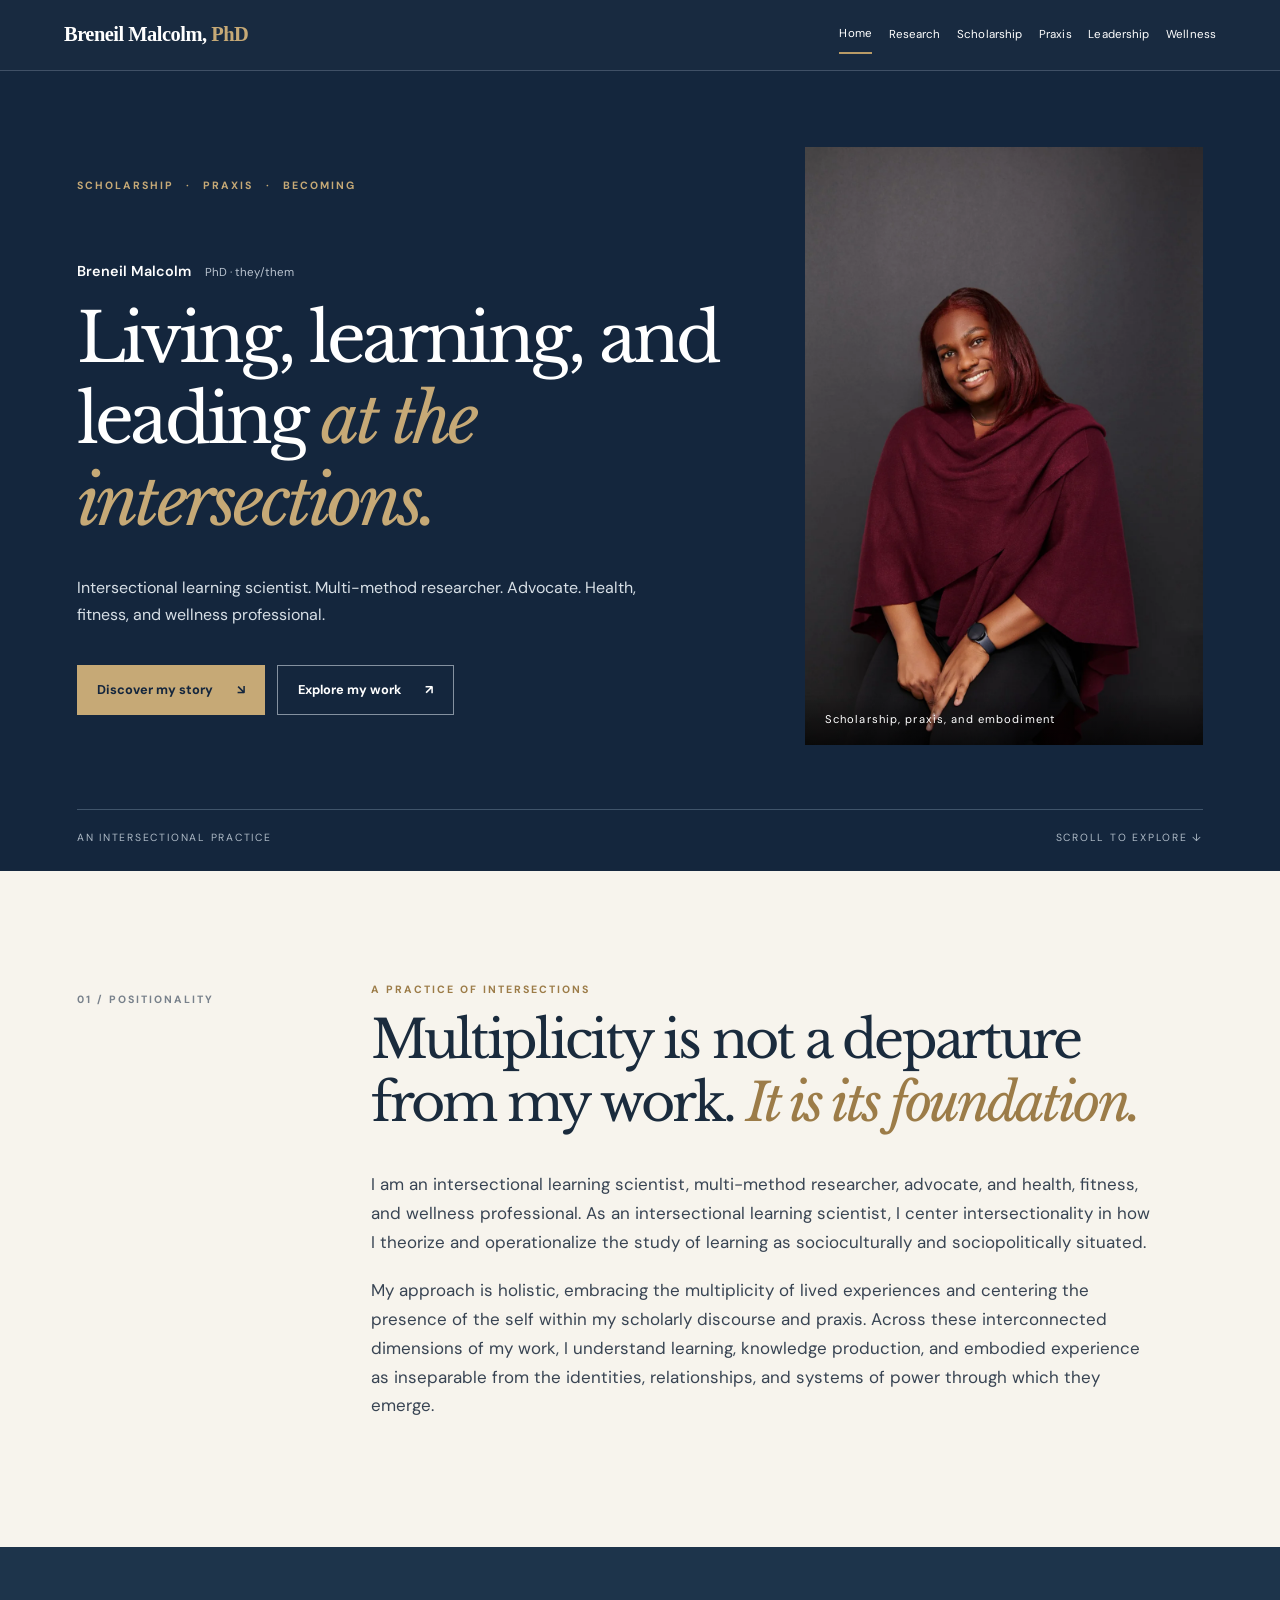
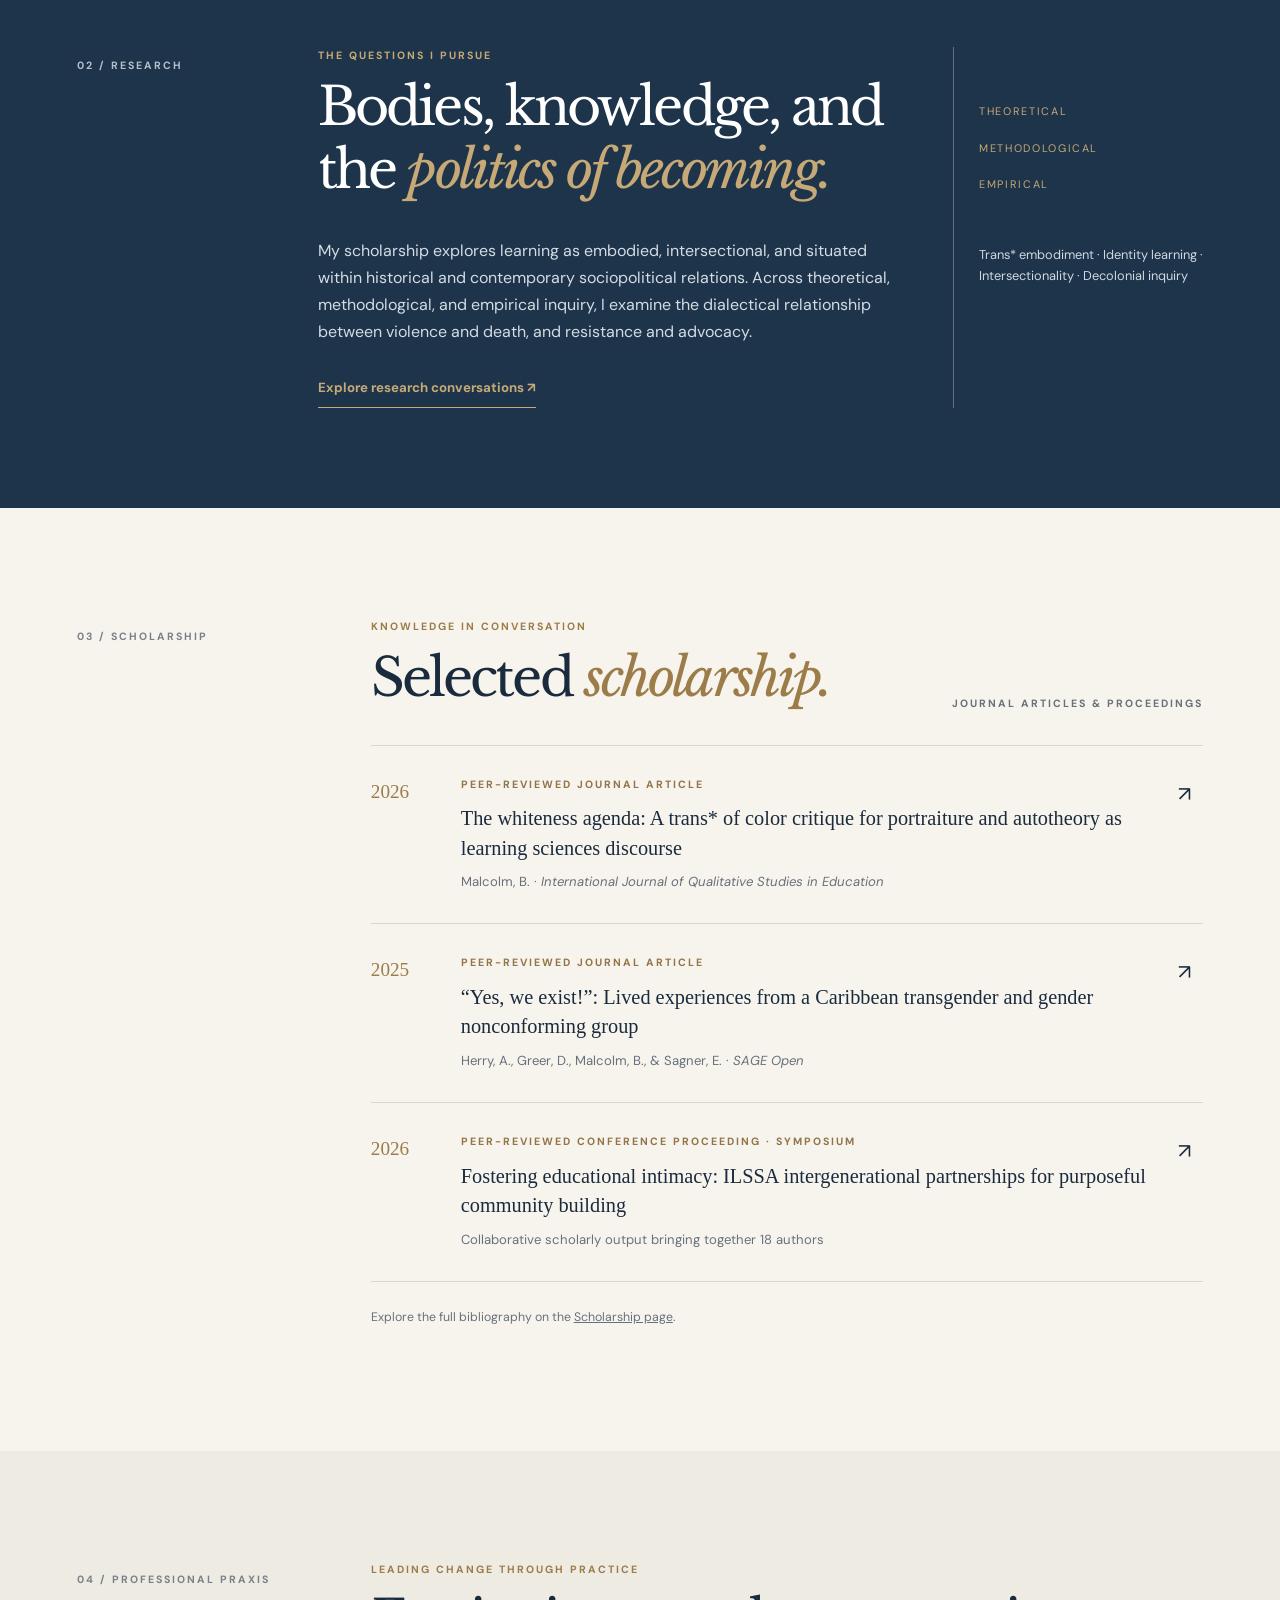
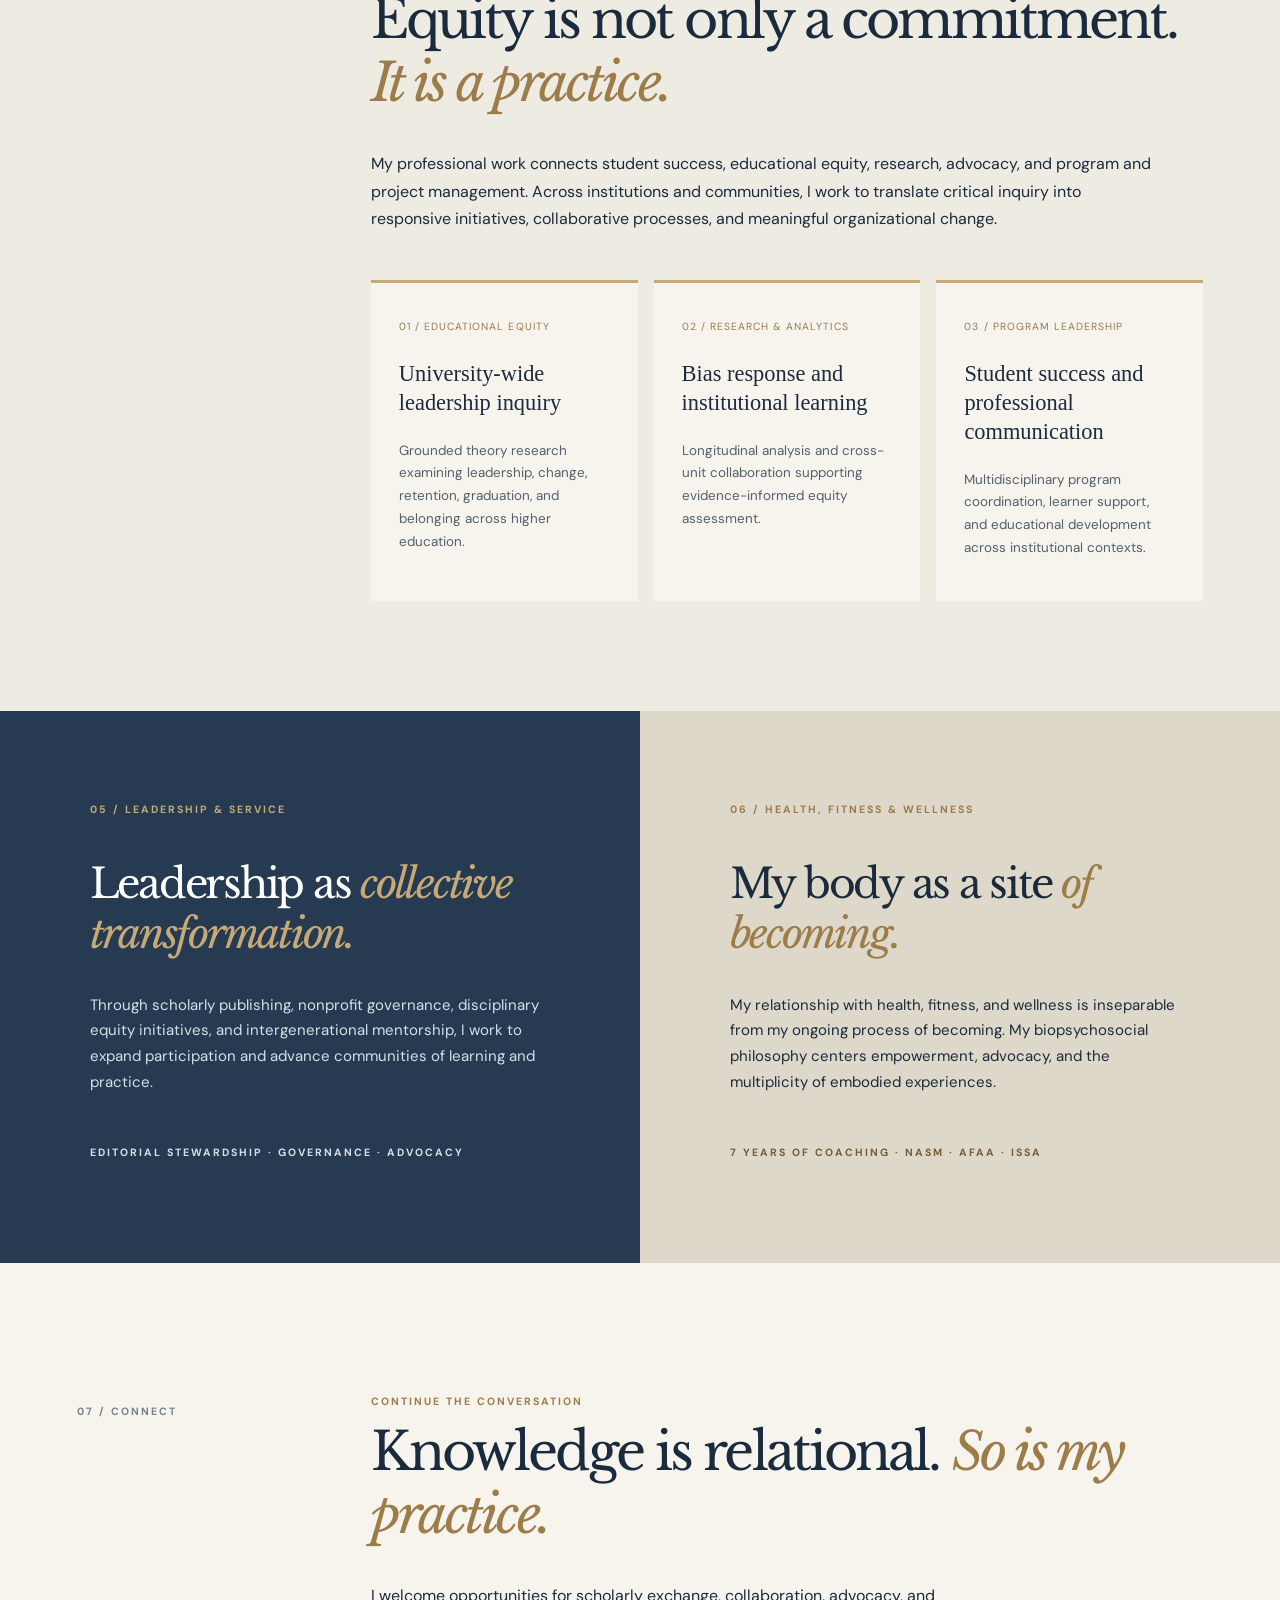
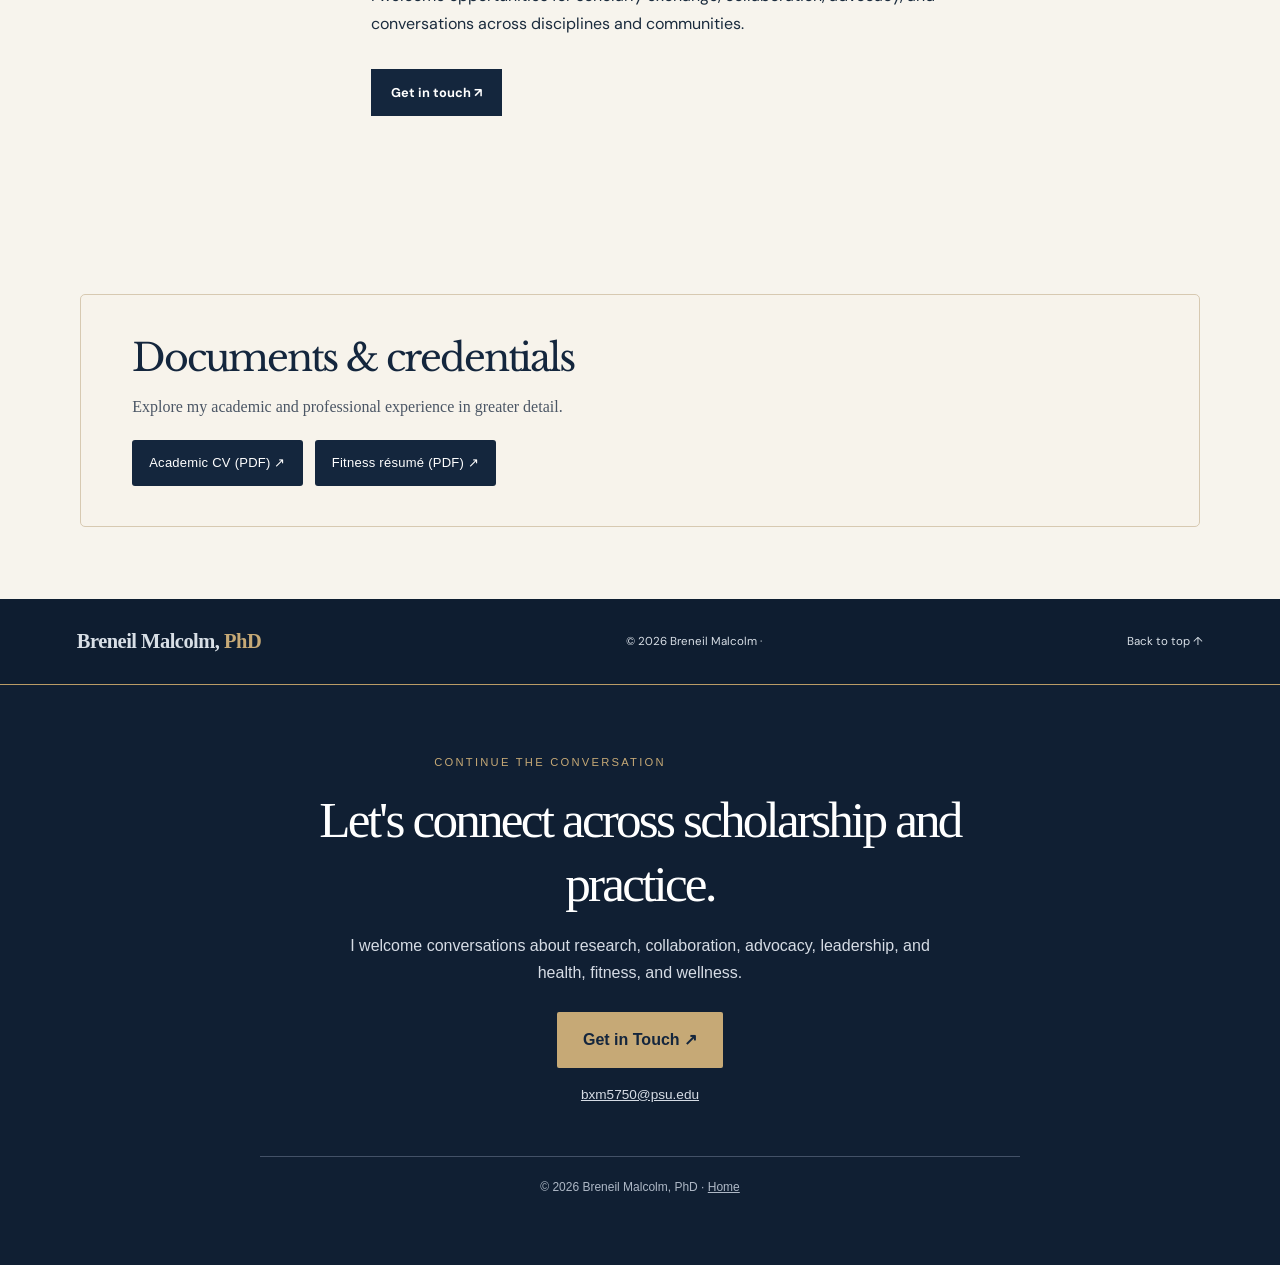
==== commit 0d2b81bc: "V3 Update" ====
--- a/index.html
+++ b/index.html
@@ -1,14 +1,14 @@
 <!DOCTYPE html>
 <html lang="en"><head><meta charset="utf-8"/><meta content="width=device-width,initial-scale=1" name="viewport"/><meta content="Breneil Malcolm, PhD — intersectional learning scientist, multi-method researcher, advocate, and health, fitness, and wellness professional." name="description"/><title>Breneil Malcolm, PhD | Living, learning, and leading at the intersections</title><style>@import url('https://fonts.googleapis.com/css2?family=DM+Sans:wght@400;500;600;700&family=Libre+Baskerville:ital,wght@0,400;0,700;1,400&display=swap');
 :root{--navy:#14263d;--navy2:#1d344b;--ivory:#f7f4ed;--gold:#c6a976;--ink:#1a2b3d;--muted:#67717c;--line:#d8d6d0}*{box-sizing:border-box}html{scroll-behavior:smooth}body{margin:0;background:var(--ivory);color:var(--ink);font-family:'DM Sans',Arial,sans-serif;line-height:1.7}a{color:inherit}a:focus-visible,button:focus-visible{outline:3px solid var(--gold);outline-offset:4px}.skip{position:absolute;left:-9999px;z-index:50;background:white;padding:1rem}.skip:focus{left:1rem;top:1rem}.site-header{position:sticky;top:0;z-index:30;display:flex;align-items:center;justify-content:space-between;gap:1rem;padding:16px max(5vw,22px);background:rgba(20,38,61,.98);border-bottom:1px solid #405066;color:white}.brand{text-decoration:none;font-family:Georgia,serif;font-size:clamp(.98rem,1.6vw,1.35rem);line-height:1.2;font-weight:700;white-space:nowrap;letter-spacing:-.025em}.brand span{color:var(--gold)}nav{display:flex;align-items:center;gap:clamp(12px,2vw,30px)}nav a{text-decoration:none;font-size:.76rem;letter-spacing:.04em}nav a:hover,.text-link:hover{color:var(--gold)}.nav-contact{border:1px solid var(--gold);padding:9px 14px}.menu-toggle{display:none;background:transparent;color:white;border:1px solid #738092;padding:8px 12px;cursor:pointer}.hero{background:var(--navy);color:white;padding:6vw 6vw 1.5rem;min-height:680px}.hero-grid{max-width:1340px;margin:auto;display:grid;grid-template-columns:1.25fr .75fr;align-items:center;gap:5vw}.eyebrow,.section-meta,.micro,.small-label,.pub-type{font-size:.66rem;font-weight:700;letter-spacing:.19em;text-transform:uppercase}.eyebrow{color:var(--gold)}.eyebrow span{margin:0 .45rem}.hero-name{font-size:.9rem;font-weight:600;margin-top:4rem}.hero-name span{font-size:.72rem;color:#bac4d0;font-weight:400;margin-left:10px}h1,h2,h3,p{margin-top:0}h1,h2{font-family:'Libre Baskerville',Georgia,serif;font-weight:400;letter-spacing:-.055em;line-height:1.2}h1{font-size:clamp(3rem,5.3vw,6.5rem);max-width:900px;margin:0 0 2rem}h1 em,h2 em{font-weight:400;color:var(--gold)}.hero-description{max-width:570px;font-size:1rem;color:#d7dfe6}.actions{display:flex;gap:12px;flex-wrap:wrap;margin-top:2.3rem}.button{display:inline-flex;align-items:center;gap:24px;padding:13px 20px;font-size:.8rem;font-weight:700;text-decoration:none;transition:transform .2s}.button:hover{transform:translateY(-3px)}.gold{background:var(--gold);color:var(--navy)}.outline{border:1px solid #8491a0;color:white}.portrait{margin:0;position:relative;align-self:stretch;min-height:510px;overflow:hidden;background:#304054}.portrait img{display:block;width:100%;height:100%;object-fit:cover;object-position:center 27%;position:absolute;inset:0}.portrait figcaption{position:absolute;bottom:0;left:0;right:0;padding:16px 20px;background:linear-gradient(transparent,rgba(0,0,0,.65));font-size:.7rem;letter-spacing:.1em}.hero-foot{max-width:1340px;margin:4rem auto 0;padding-top:1.2rem;border-top:1px solid #40546a;display:flex;justify-content:space-between;font-size:.65rem;letter-spacing:.17em;color:#aebac6}.section{display:grid;grid-template-columns:230px minmax(0,1fr);gap:5vw;padding:110px max(6vw,24px);max-width:1550px;margin:auto}.section-meta{color:#78818b;padding-top:10px}.section-body,.intro-body{max-width:1000px}.ink{color:#9c7c48}.intro h2,.section h2,.pair-card h2,.feature h2{font-size:clamp(2.2rem,4.1vw,4.5rem);max-width:950px;margin-bottom:2.2rem}.intro h2 em,.praxis h2 em,.scholarship h2 em,.connect h2 em,.wellness h2 em{color:#9c7c48}.intro p:not(.eyebrow){font-size:1.06rem;max-width:780px;color:#384453}.intro p+p{margin-top:1.2rem}.feature{background:var(--navy2);color:white;padding:100px 6vw}.feature-inner{max-width:1350px;margin:auto;display:grid;grid-template-columns:190px minmax(0,1fr) 250px;gap:4vw}.light{color:#b6c0cb}.feature-copy p:not(.eyebrow){max-width:740px;color:#d4dce3}.text-link{text-decoration:none;border-bottom:1px solid currentColor;padding-bottom:7px;display:inline-block;font-weight:700;font-size:.83rem;margin-top:1rem}.light-link{color:var(--gold)}.research-aside{border-left:1px solid #627084;padding-left:25px;display:flex;flex-direction:column;gap:18px;padding-top:55px}.research-aside span{font-size:.68rem;letter-spacing:.15em;color:var(--gold)}.research-aside p{font-size:.8rem;color:#d0d8e0;margin-top:2rem}.heading-row{display:flex;justify-content:space-between;gap:20px;align-items:end}.small-label{color:var(--muted);padding-bottom:2rem}.publication{display:grid;grid-template-columns:65px 1fr 25px;gap:25px;padding:30px 0;border-top:1px solid var(--line)}.publication:last-of-type{border-bottom:1px solid var(--line)}.pub-year{font-family:Georgia,serif;font-size:1.2rem;color:#9c7c48}.pub-type{color:#927448}.publication h3{font-family:Georgia,serif;font-weight:400;font-size:1.27rem;line-height:1.45;margin-bottom:.5rem}.publication p:not(.pub-type){font-size:.82rem;color:var(--muted);margin:0}.publication a{text-decoration:none;font-size:1.3rem}.prototype-note{font-size:.77rem;color:var(--muted);margin-top:1.6rem}.praxis{background:#eeebe3;max-width:none}.praxis .section-body{max-width:1100px}.wide-copy{max-width:780px}.project-grid{display:grid;grid-template-columns:repeat(3,1fr);gap:16px;margin-top:3rem}.project-grid article{background:var(--ivory);padding:28px;min-height:280px;border-top:3px solid var(--gold)}.project-grid span{font-size:.65rem;letter-spacing:.1em;color:#967b50}.project-grid h3{font-family:Georgia,serif;font-weight:400;font-size:1.4rem;line-height:1.3;margin-top:1.3rem}.project-grid p{font-size:.84rem;color:#53606b}.paired{display:grid;grid-template-columns:1fr 1fr}.pair-card{padding:90px 7vw;min-height:510px}.leadership{background:#263b51;color:white}.wellness{background:#ded8ca}.pair-card h2{font-size:clamp(2.1rem,3.2vw,3.7rem);margin-top:2.5rem}.pair-card p:not(.eyebrow):not(.micro){max-width:550px;font-size:.94rem}.leadership p:not(.eyebrow){color:#d6dfe8}.pair-card .micro{margin-top:3rem;color:var(--gold);line-height:1.8}.pair-card .micro.dark{color:#755d38}.connect{padding-top:130px;padding-bottom:130px}.connect p:not(.eyebrow){max-width:640px}.navy{background:var(--navy);color:white;margin-top:1rem}footer{background:#0e1d30;color:#d8dfe6;padding:30px 6vw;display:flex;align-items:center;justify-content:space-between;gap:20px;font-size:.72rem}footer a{text-decoration:none}@media(max-width:1050px){.feature-inner{grid-template-columns:130px 1fr}.research-aside{grid-column:2;display:block;padding-top:0}.research-aside span{margin-right:14px}.section{grid-template-columns:150px 1fr}.hero-grid{gap:2rem}}@media(max-width:760px){.menu-toggle{display:block}nav{display:none;position:absolute;top:100%;left:0;right:0;background:var(--navy);padding:18px 6vw 26px;flex-direction:column;align-items:stretch;border-bottom:1px solid #5a697a}nav.open{display:flex}nav a{font-size:.95rem;padding:9px 0}.nav-contact{text-align:center}.hero{padding:50px 6vw 20px;min-height:auto}.hero-grid{grid-template-columns:1fr}.hero-name{margin-top:2rem}.hero-name span{display:block;margin-left:0}.portrait{min-height:430px;max-height:570px}.hero-foot{margin-top:2rem}.section{display:block;padding:75px 6vw}.section-meta{margin-bottom:30px}.feature{padding:70px 6vw}.feature-inner{display:block}.research-aside{margin-top:3rem}.heading-row{display:block}.small-label{display:none}.project-grid,.paired{grid-template-columns:1fr}.project-grid article{min-height:0}.pair-card{min-height:0;padding:75px 6vw}.publication{grid-template-columns:50px 1fr 20px;gap:12px}.publication h3{font-size:1.1rem}footer{flex-wrap:wrap}.hero-foot span:last-child{display:none}}@media(prefers-reduced-motion:reduce){html{scroll-behavior:auto}.button{transition:none}}
-</style><link href="assets/site-global.css" rel="stylesheet"/><meta content="Breneil Malcolm, PhD — learning scientist, researcher, higher education leader, and health, fitness and wellness professional." name="description"/></head><body>
+</style><link href="assets/site-global.css" rel="stylesheet"/><meta content="Breneil Malcolm, PhD — learning scientist, researcher, higher education leader, and health, fitness and wellness professional." name="description"/><link rel="stylesheet" href="assets/v3-refinements.css"/></head><body class="v3-home">
 <a class="skip" href="#main">Skip to content</a><header class="site-header"><a aria-label="Breneil Malcolm home" class="brand" href="index.html">Breneil Malcolm, <span>PhD</span></a><button aria-controls="site-nav" aria-expanded="false" class="menu-toggle">Menu <span aria-hidden="true">☰</span></button><nav aria-label="Site navigation" class="v3-global-nav" id="site-nav"><a aria-current="page" href="index.html">Home</a><a href="research.html">Research</a><a href="scholarship.html">Scholarship</a><a href="professional-praxis.html">Praxis</a><a href="leadership-service.html">Leadership</a><a href="health-fitness-wellness.html">Wellness</a></nav></header>
 <main id="main"><section class="hero" id="top"><div class="hero-grid"><div class="hero-content"><p class="eyebrow">SCHOLARSHIP <span>·</span> PRAXIS <span>·</span> BECOMING</p><p class="hero-name">Breneil Malcolm <span>PhD · they/them</span></p><h1>Living, learning, and leading <em>at the intersections.</em></h1><p class="hero-description">Intersectional learning scientist. Multi-method researcher. Advocate. Health, fitness, and wellness professional.</p><div class="actions"><a class="button gold" href="#introduction">Discover my story <span>↘</span></a><a class="button outline" href="#research">Explore my work <span>↗</span></a></div></div><figure class="portrait"><img alt="Professional portrait of Breneil Malcolm" decoding="async" height="1440" loading="eager" src="assets/index-1.webp" width="960"/><figcaption>Scholarship, praxis, and embodiment</figcaption></figure></div><div class="hero-foot"><span>AN INTERSECTIONAL PRACTICE</span><span>SCROLL TO EXPLORE ↓</span></div></section>
 <section class="section intro" id="introduction"><div class="section-meta">01 / POSITIONALITY</div><div class="intro-body"><p class="eyebrow ink">A PRACTICE OF INTERSECTIONS</p><h2>Multiplicity is not a departure from my work. <em>It is its foundation.</em></h2><p>I am an intersectional learning scientist, multi-method researcher, advocate, and health, fitness, and wellness professional. As an intersectional learning scientist, I center intersectionality in how I theorize and operationalize the study of learning as socioculturally and sociopolitically situated.</p><p>My approach is holistic, embracing the multiplicity of lived experiences and centering the presence of the self within my scholarly discourse and praxis. Across these interconnected dimensions of my work, I understand learning, knowledge production, and embodied experience as inseparable from the identities, relationships, and systems of power through which they emerge.</p></div></section>
 <section class="feature research" id="research"><div class="feature-inner"><div class="section-meta light">02 / RESEARCH</div><div class="feature-copy"><p class="eyebrow">THE QUESTIONS I PURSUE</p><h2>Bodies, knowledge, and the <em>politics of becoming.</em></h2><p>My scholarship explores learning as embodied, intersectional, and situated within historical and contemporary sociopolitical relations. Across theoretical, methodological, and empirical inquiry, I examine the dialectical relationship between violence and death, and resistance and advocacy.</p><a class="text-link light-link" href="#connect">Explore research conversations <span>↗</span></a></div><div class="research-aside"><span>THEORETICAL</span><span>METHODOLOGICAL</span><span>EMPIRICAL</span><p>Trans* embodiment · Identity learning · Intersectionality · Decolonial inquiry</p></div></div></section>
-<section class="section scholarship" id="scholarship"><div class="section-meta">03 / SCHOLARSHIP</div><div class="section-body"><div class="heading-row"><div><p class="eyebrow ink">KNOWLEDGE IN CONVERSATION</p><h2>Selected <em>scholarship.</em></h2></div><span class="small-label">JOURNAL ARTICLES &amp; PROCEEDINGS</span></div><div class="publication"><span class="pub-year">2026</span><div><p class="pub-type">PEER-REVIEWED JOURNAL ARTICLE</p><h3>The whiteness agenda: A trans* of color critique for portraiture and autotheory as learning sciences discourse</h3><p>Malcolm, B. · <i>International Journal of Qualitative Studies in Education</i></p></div><a aria-label="Open article DOI" href="https://doi.org/10.1080/09518398.2026.2698446" rel="noopener noreferrer" target="_blank">↗</a></div><div class="publication"><span class="pub-year">2025</span><div><p class="pub-type">PEER-REVIEWED JOURNAL ARTICLE</p><h3>“Yes, we exist!”: Lived experiences from a Caribbean transgender and gender nonconforming group</h3><p>Herry, A., Greer, D., Malcolm, B., &amp; Sagner, E. · <i>SAGE Open</i></p></div><a aria-label="Open article DOI" href="https://doi.org/10.1177/21582440251326635" rel="noopener noreferrer" target="_blank">↗</a></div><div class="publication"><span class="pub-year">2026</span><div><p class="pub-type">PEER-REVIEWED CONFERENCE PROCEEDING · SYMPOSIUM</p><h3>Fostering educational intimacy: ILSSA intergenerational partnerships for purposeful community building</h3><p>Collaborative scholarly output bringing together 18 authors</p></div><a aria-label="Open proceeding DOI" href="https://doi.org/10.22318/icls2026.616409" rel="noopener noreferrer" target="_blank">↗</a></div><p class="prototype-note">Selected works shown. The complete, categorized bibliography will appear on the Scholarship page.</p></div></section>
+<section class="section scholarship" id="scholarship"><div class="section-meta">03 / SCHOLARSHIP</div><div class="section-body"><div class="heading-row"><div><p class="eyebrow ink">KNOWLEDGE IN CONVERSATION</p><h2>Selected <em>scholarship.</em></h2></div><span class="small-label">JOURNAL ARTICLES &amp; PROCEEDINGS</span></div><div class="publication"><span class="pub-year">2026</span><div><p class="pub-type">PEER-REVIEWED JOURNAL ARTICLE</p><h3>The whiteness agenda: A trans* of color critique for portraiture and autotheory as learning sciences discourse</h3><p>Malcolm, B. · <i>International Journal of Qualitative Studies in Education</i></p></div><a aria-label="Open article DOI" href="https://doi.org/10.1080/09518398.2026.2698446" rel="noopener noreferrer" target="_blank">↗</a></div><div class="publication"><span class="pub-year">2025</span><div><p class="pub-type">PEER-REVIEWED JOURNAL ARTICLE</p><h3>“Yes, we exist!”: Lived experiences from a Caribbean transgender and gender nonconforming group</h3><p>Herry, A., Greer, D., Malcolm, B., &amp; Sagner, E. · <i>SAGE Open</i></p></div><a aria-label="Open article DOI" href="https://doi.org/10.1177/21582440251326635" rel="noopener noreferrer" target="_blank">↗</a></div><div class="publication"><span class="pub-year">2026</span><div><p class="pub-type">PEER-REVIEWED CONFERENCE PROCEEDING · SYMPOSIUM</p><h3>Fostering educational intimacy: ILSSA intergenerational partnerships for purposeful community building</h3><p>Collaborative scholarly output bringing together 18 authors</p></div><a aria-label="Open proceeding DOI" href="https://doi.org/10.22318/icls2026.616409" rel="noopener noreferrer" target="_blank">↗</a></div><p class="prototype-note">Explore the full bibliography on the <a href="scholarship.html">Scholarship page</a>.</p></div></section>
 <section class="section praxis" id="praxis"><div class="section-meta">04 / PROFESSIONAL PRAXIS</div><div class="section-body"><p class="eyebrow ink">LEADING CHANGE THROUGH PRACTICE</p><h2>Equity is not only a commitment. <em>It is a practice.</em></h2><p class="wide-copy">My professional work connects student success, educational equity, research, advocacy, and program and project management. Across institutions and communities, I work to translate critical inquiry into responsive initiatives, collaborative processes, and meaningful organizational change.</p><div class="project-grid"><article><span>01 / EDUCATIONAL EQUITY</span><h3>University-wide leadership inquiry</h3><p>Grounded theory research examining leadership, change, retention, graduation, and belonging across higher education.</p></article><article><span>02 / RESEARCH &amp; ANALYTICS</span><h3>Bias response and institutional learning</h3><p>Longitudinal analysis and cross-unit collaboration supporting evidence-informed equity assessment.</p></article><article><span>03 / PROGRAM LEADERSHIP</span><h3>Student success and professional communication</h3><p>Multidisciplinary program coordination, learner support, and educational development across institutional contexts.</p></article></div></div></section>
 <section class="paired"><article class="pair-card leadership" id="leadership"><p class="eyebrow">05 / LEADERSHIP &amp; SERVICE</p><h2>Leadership as <em>collective transformation.</em></h2><p>Through scholarly publishing, nonprofit governance, disciplinary equity initiatives, and intergenerational mentorship, I work to expand participation and advance communities of learning and practice.</p><p class="micro">EDITORIAL STEWARDSHIP · GOVERNANCE · ADVOCACY</p></article><article class="pair-card wellness" id="wellness"><p class="eyebrow ink">06 / HEALTH, FITNESS &amp; WELLNESS</p><h2>My body as a site <em>of becoming.</em></h2><p>My relationship with health, fitness, and wellness is inseparable from my ongoing process of becoming. My biopsychosocial philosophy centers empowerment, advocacy, and the multiplicity of embodied experiences.</p><p class="micro dark">7 YEARS OF COACHING · NASM · AFAA · ISSA</p></article></section>
-<section class="section connect" id="connect"><div class="section-meta">07 / CONNECT</div><div class="section-body"><p class="eyebrow ink">CONTINUE THE CONVERSATION</p><h2>Knowledge is relational. <em>So is my practice.</em></h2><p>I welcome opportunities for scholarly exchange, collaboration, advocacy, and conversations across disciplines and communities.</p><a class="button navy" href="mailto:bxm5750@psu.edu">Get in touch ↗</a><p class="prototype-note">Academic CV and fitness résumé downloads will be integrated after document review.</p></div></section><section aria-label="Downloadable documents" class="v3-documents"><h2>Documents &amp; credentials</h2><p>Explore my academic and professional experience in greater detail.</p><div class="v3-document-links"><a download="" href="documents/BMalcolm_CV_Website.pdf">Academic CV (PDF) ↗</a><a download="" href="documents/BMalcolm_FitnessResume_11-2026.pdf">Fitness résumé (PDF) ↗</a></div></section></main>
-<footer><a class="brand" href="#top">Breneil Malcolm, <span>PhD</span></a><span>© <span id="year"></span> Breneil Malcolm · Version 3 homepage prototype</span><a href="#top">Back to top ↑</a></footer><script>const toggle=document.querySelector('.menu-toggle');const nav=document.querySelector('#site-nav');toggle.addEventListener('click',()=>{const open=toggle.getAttribute('aria-expanded')!=='true';toggle.setAttribute('aria-expanded',String(open));nav.classList.toggle('open',open)});nav.querySelectorAll('a').forEach(a=>a.addEventListener('click',()=>{nav.classList.remove('open');toggle.setAttribute('aria-expanded','false')}));document.querySelector('#year').textContent=new Date().getFullYear();
+<section class="section connect" id="connect"><div class="section-meta">07 / CONNECT</div><div class="section-body"><p class="eyebrow ink">CONTINUE THE CONVERSATION</p><h2>Knowledge is relational. <em>So is my practice.</em></h2><p>I welcome opportunities for scholarly exchange, collaboration, advocacy, and conversations across disciplines and communities.</p><a class="button navy" href="mailto:bxm5750@psu.edu">Get in touch ↗</a></div></section><section aria-label="Downloadable documents" class="v3-documents"><h2>Documents &amp; credentials</h2><p>Explore my academic and professional experience in greater detail.</p><div class="v3-document-links"><a target="_blank" rel="noopener noreferrer" href="documents/BMalcolm_CV_Website.pdf">Academic CV (PDF) ↗</a><a target="_blank" rel="noopener noreferrer" href="documents/BMalcolm_FitnessResume_11-2026.pdf">Fitness résumé (PDF) ↗</a></div></section></main>
+<footer><a class="brand" href="#top">Breneil Malcolm, <span>PhD</span></a><span>© <span id="year"></span> Breneil Malcolm · </span><a href="#top">Back to top ↑</a></footer><section class="v3-contact-footer" aria-label="Get in touch"><div class="v3-contact-inner"><p class="v3-contact-kicker">Continue the conversation</p><h2>Let's connect across scholarship and practice.</h2><p>I welcome conversations about research, collaboration, advocacy, leadership, and health, fitness, and wellness.</p><a class="v3-contact-button" href="mailto:bxm5750@psu.edu?subject=Inquiry%20via%20breneil.com">Get in Touch ↗</a><a class="v3-contact-email" href="mailto:bxm5750@psu.edu">bxm5750@psu.edu</a><div class="v3-contact-bottom">© 2026 Breneil Malcolm, PhD · <a href="index.html" style="color:inherit">Home</a></div></div></section><script>const toggle=document.querySelector('.menu-toggle');const nav=document.querySelector('#site-nav');toggle.addEventListener('click',()=>{const open=toggle.getAttribute('aria-expanded')!=='true';toggle.setAttribute('aria-expanded',String(open));nav.classList.toggle('open',open)});nav.querySelectorAll('a').forEach(a=>a.addEventListener('click',()=>{nav.classList.remove('open');toggle.setAttribute('aria-expanded','false')}));document.querySelector('#year').textContent=new Date().getFullYear();
 </script></body></html>
--- a/assets/v3-refinements.css
+++ b/assets/v3-refinements.css
@@ -0,0 +1,17 @@
+
+/* Final-proof refinements: consistent contact footer and full-body hero */
+.v3-contact-footer{background:#101f33;color:#f7f3eb;padding:68px max(6vw,24px);text-align:center;border-top:1px solid #b99b66;font-family:Arial,sans-serif}
+.v3-contact-footer .v3-contact-inner{max-width:760px;margin:auto}
+.v3-contact-footer .v3-contact-kicker{font-size:.7rem;text-transform:uppercase;letter-spacing:.2em;color:#c6a976;margin:0 0 16px}
+.v3-contact-footer h2{font-family:Georgia,serif;font-weight:400;font-size:clamp(2rem,4vw,3.5rem);line-height:1.25;color:#fff;margin:0 0 16px}
+.v3-contact-footer p{color:#d6dce5;margin:0 auto 26px;max-width:580px;line-height:1.7}
+.v3-contact-footer .v3-contact-button{display:inline-block;background:#c6a976;color:#14263d;padding:14px 26px;font-weight:700;text-decoration:none;border-radius:2px}
+.v3-contact-footer .v3-contact-button:hover{background:#e0c592}
+.v3-contact-footer .v3-contact-email{display:block;color:#d6dce5;font-size:.85rem;margin-top:15px}
+.v3-contact-footer .v3-contact-email:hover{color:white}
+.v3-contact-footer .v3-contact-bottom{border-top:1px solid #435167;padding-top:20px;margin-top:50px;font-size:.75rem;color:#aeb8c6}
+/* Full original portrait visible, not cropped */
+body.v3-home .hero-grid .portrait{min-height:0;align-self:center;aspect-ratio:2/3;overflow:hidden;background:#26374b}
+body.v3-home .hero-grid .portrait img{position:static;display:block;width:100%;height:100%;object-fit:contain;object-position:center center}
+body.v3-home .hero-grid .portrait figcaption{z-index:1}
+@media(max-width:760px){body.v3-home .hero-grid .portrait{min-height:0;max-height:none;width:min(100%,470px);margin:0 auto}}
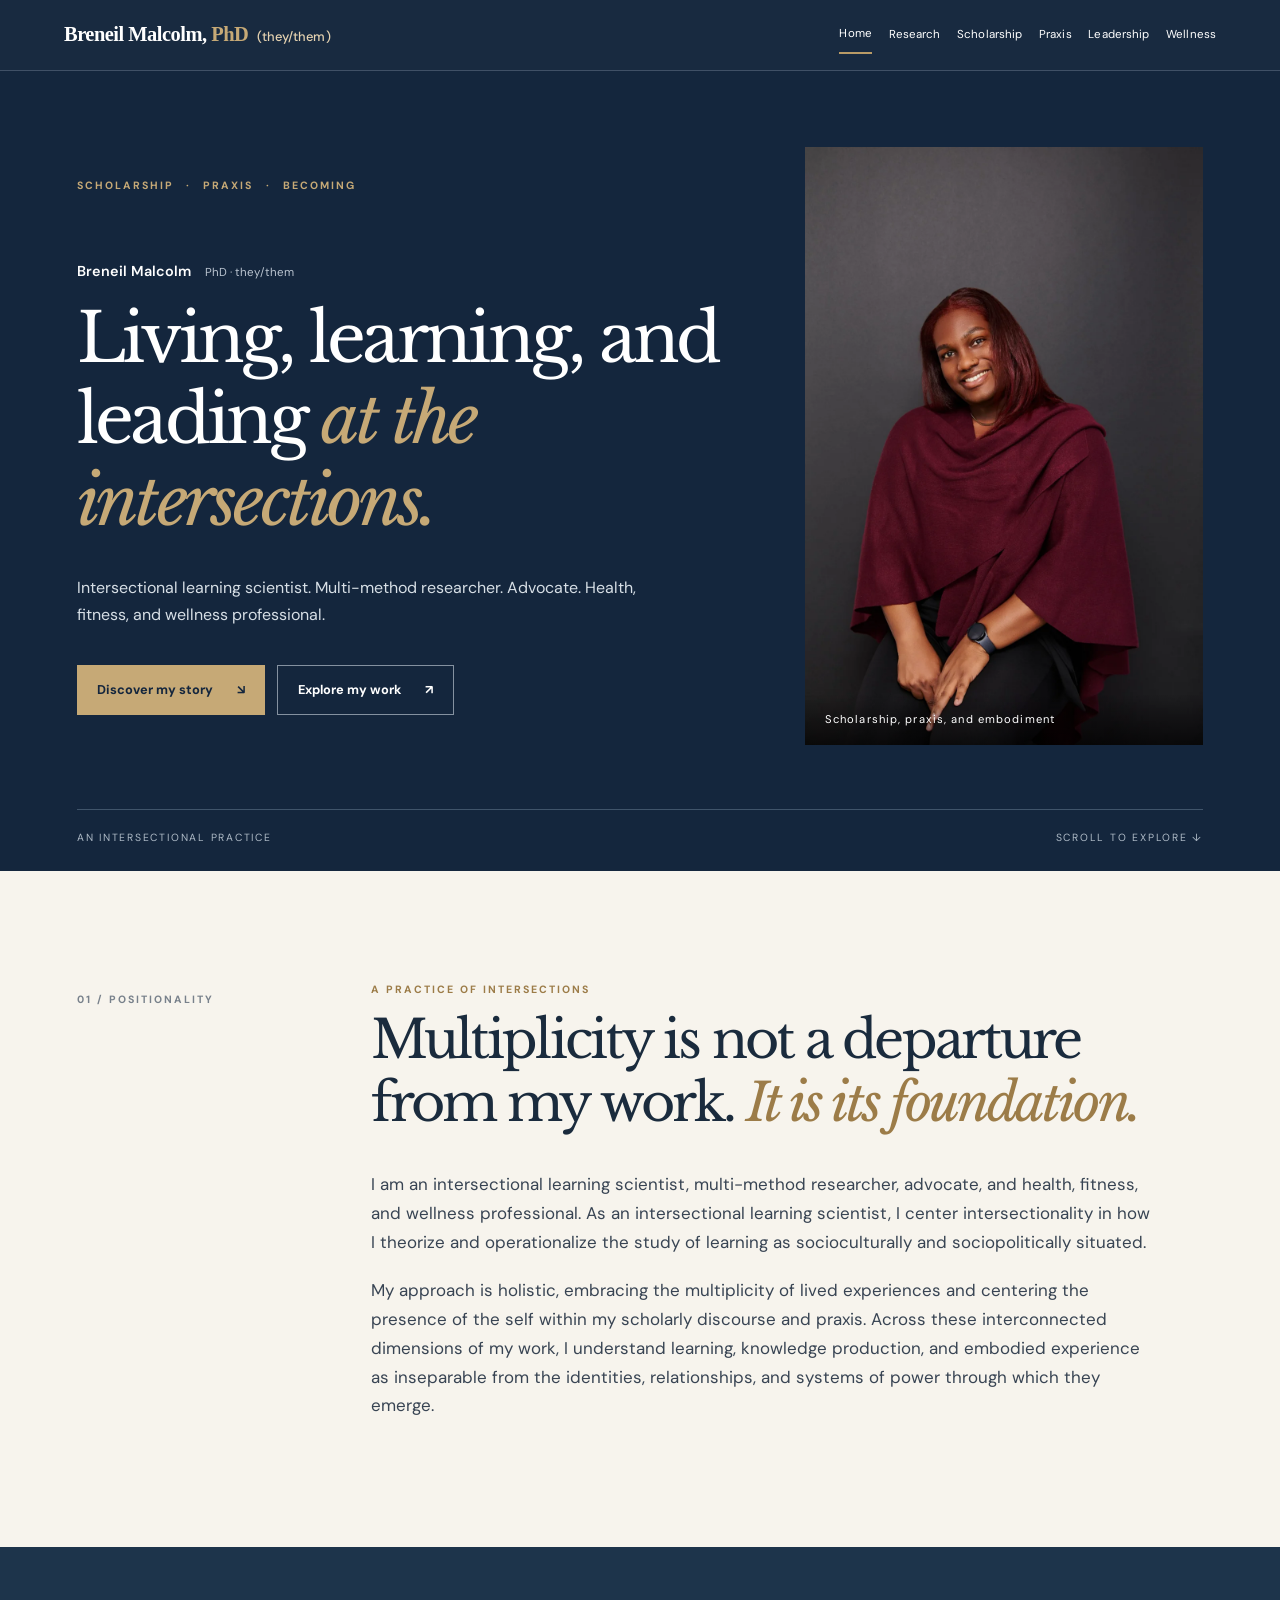
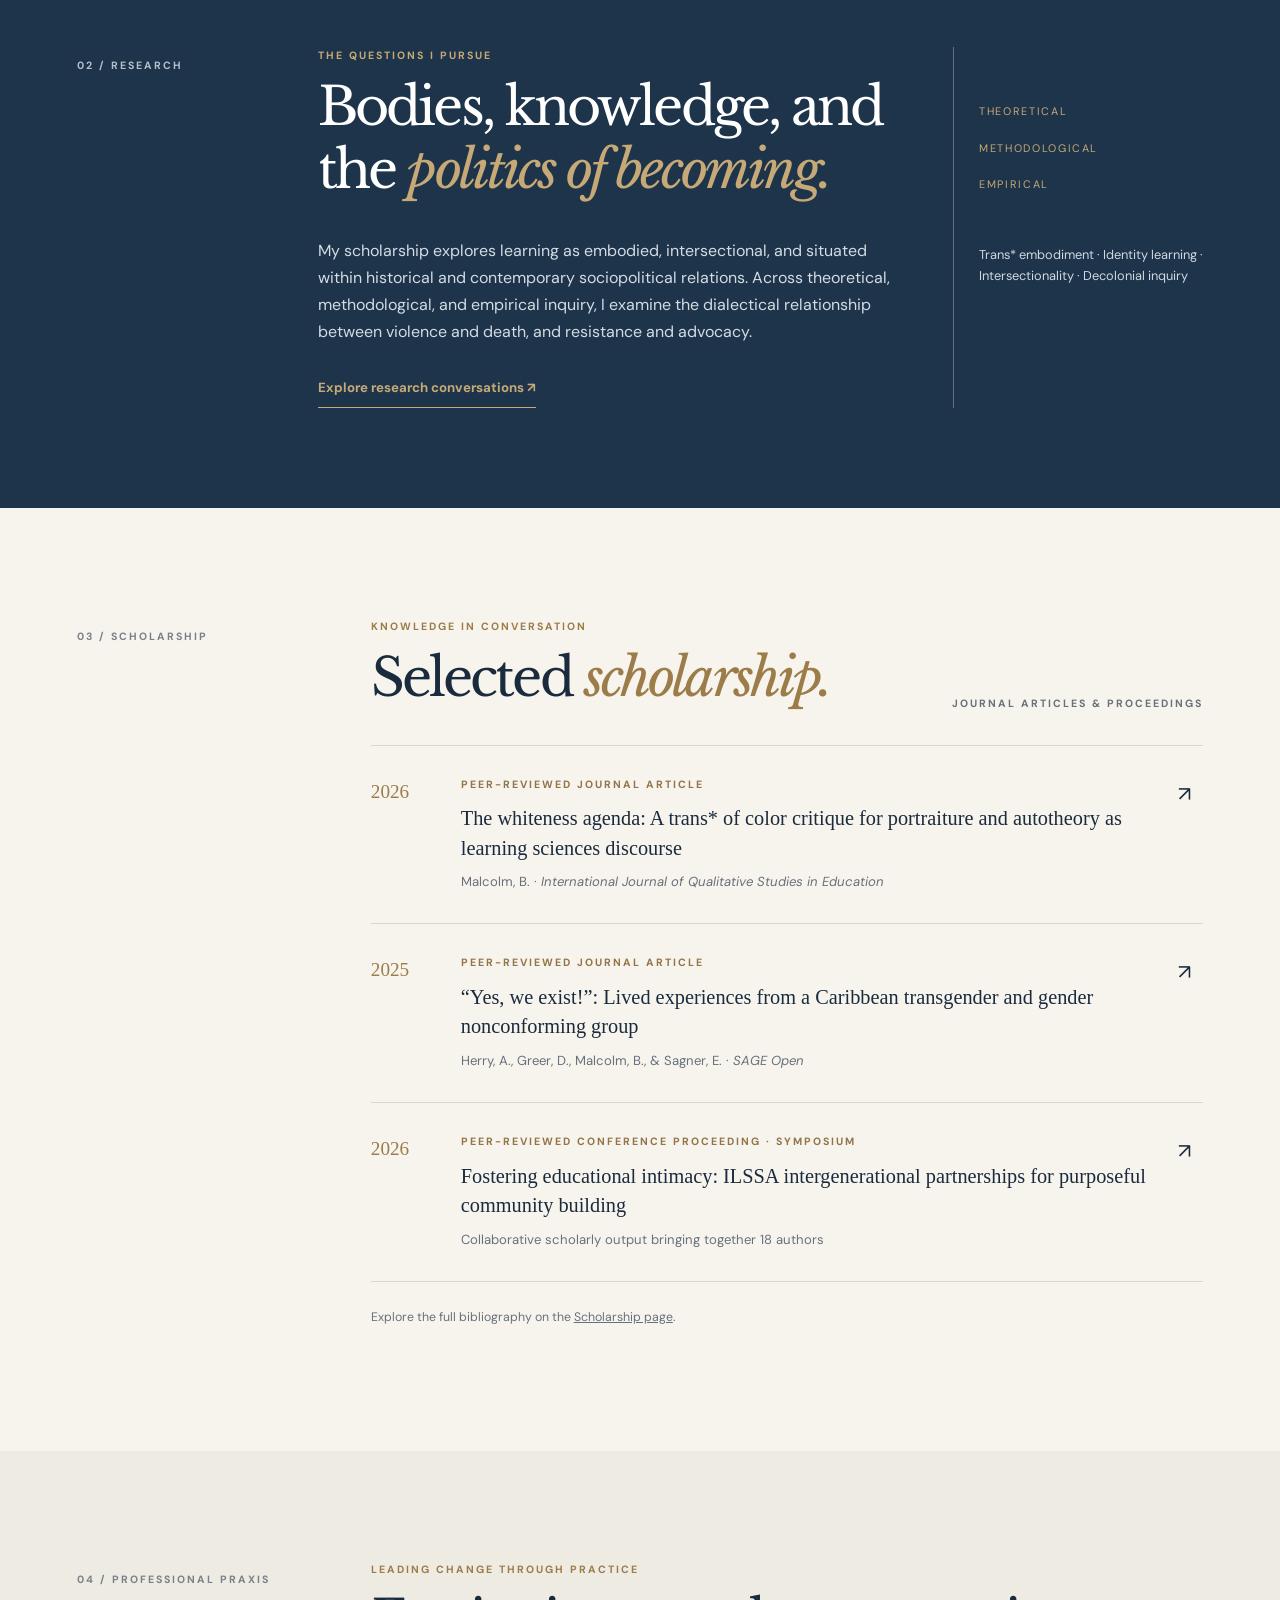
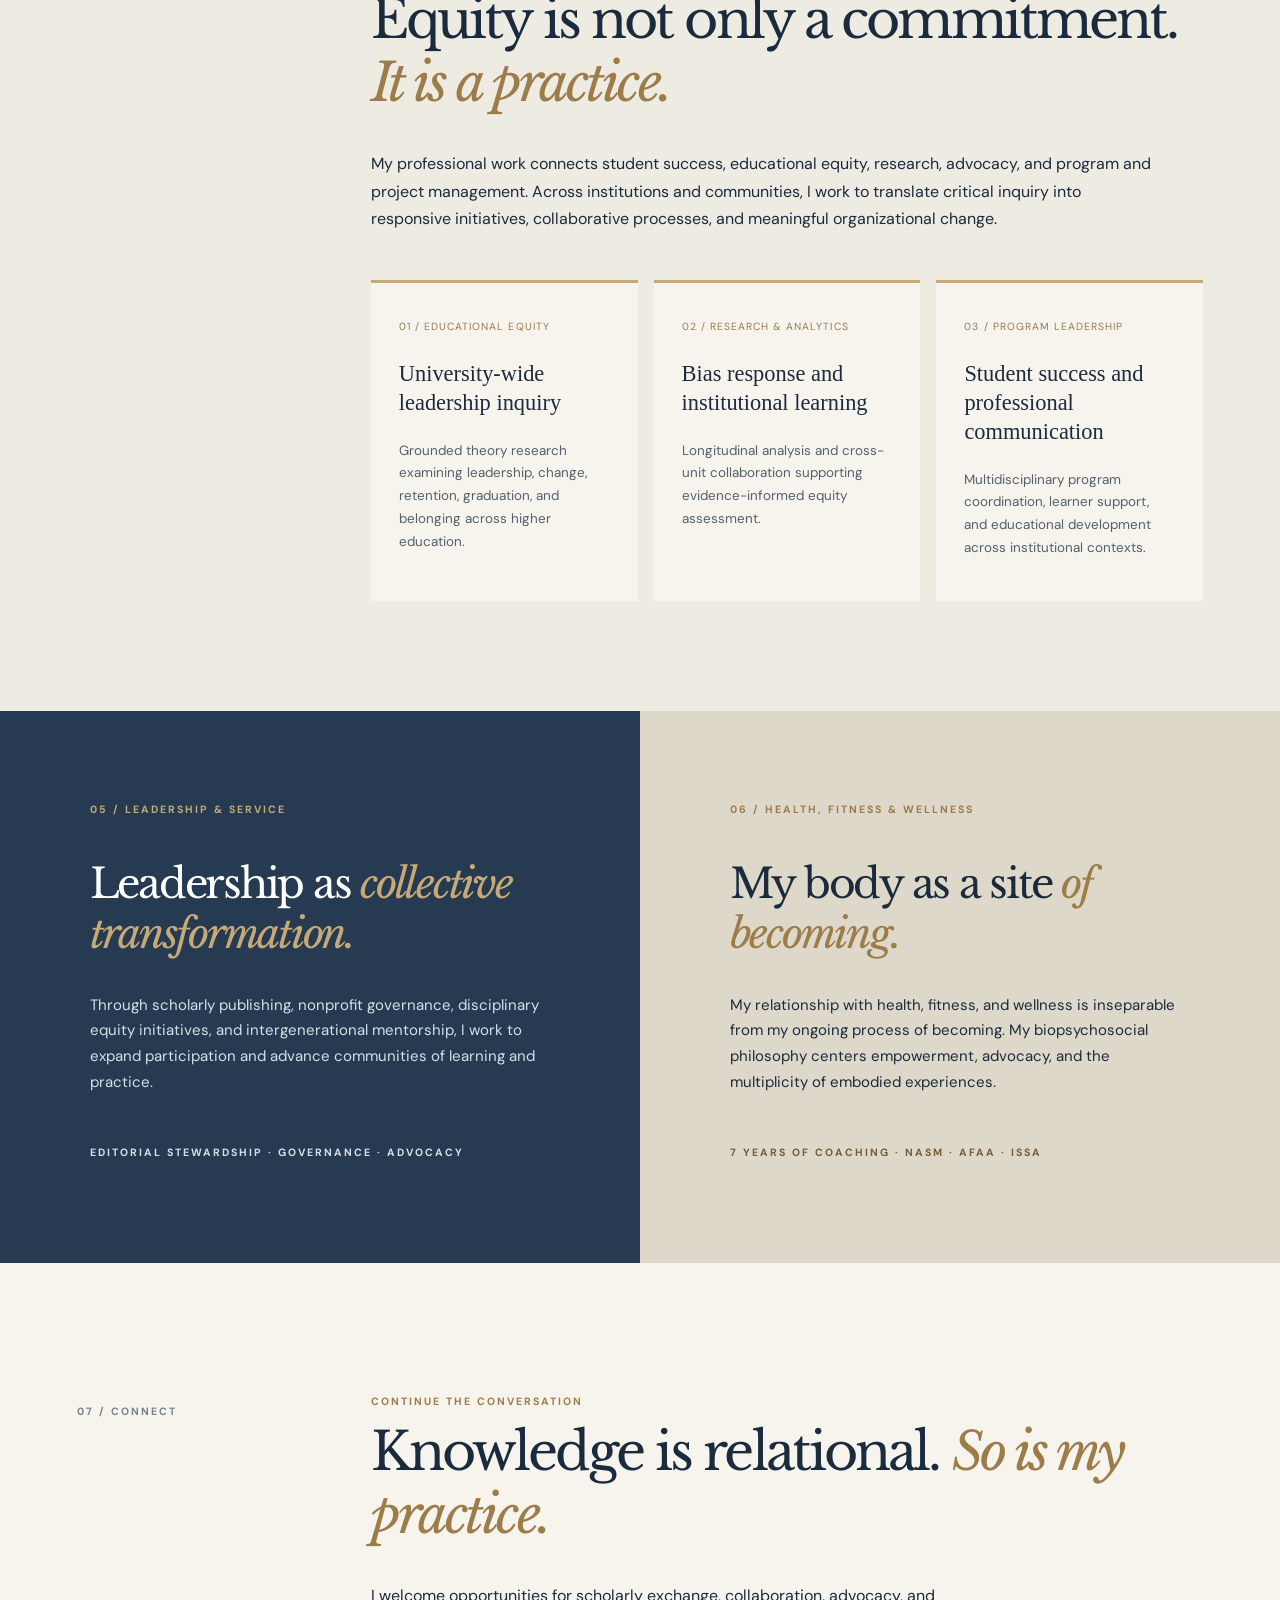
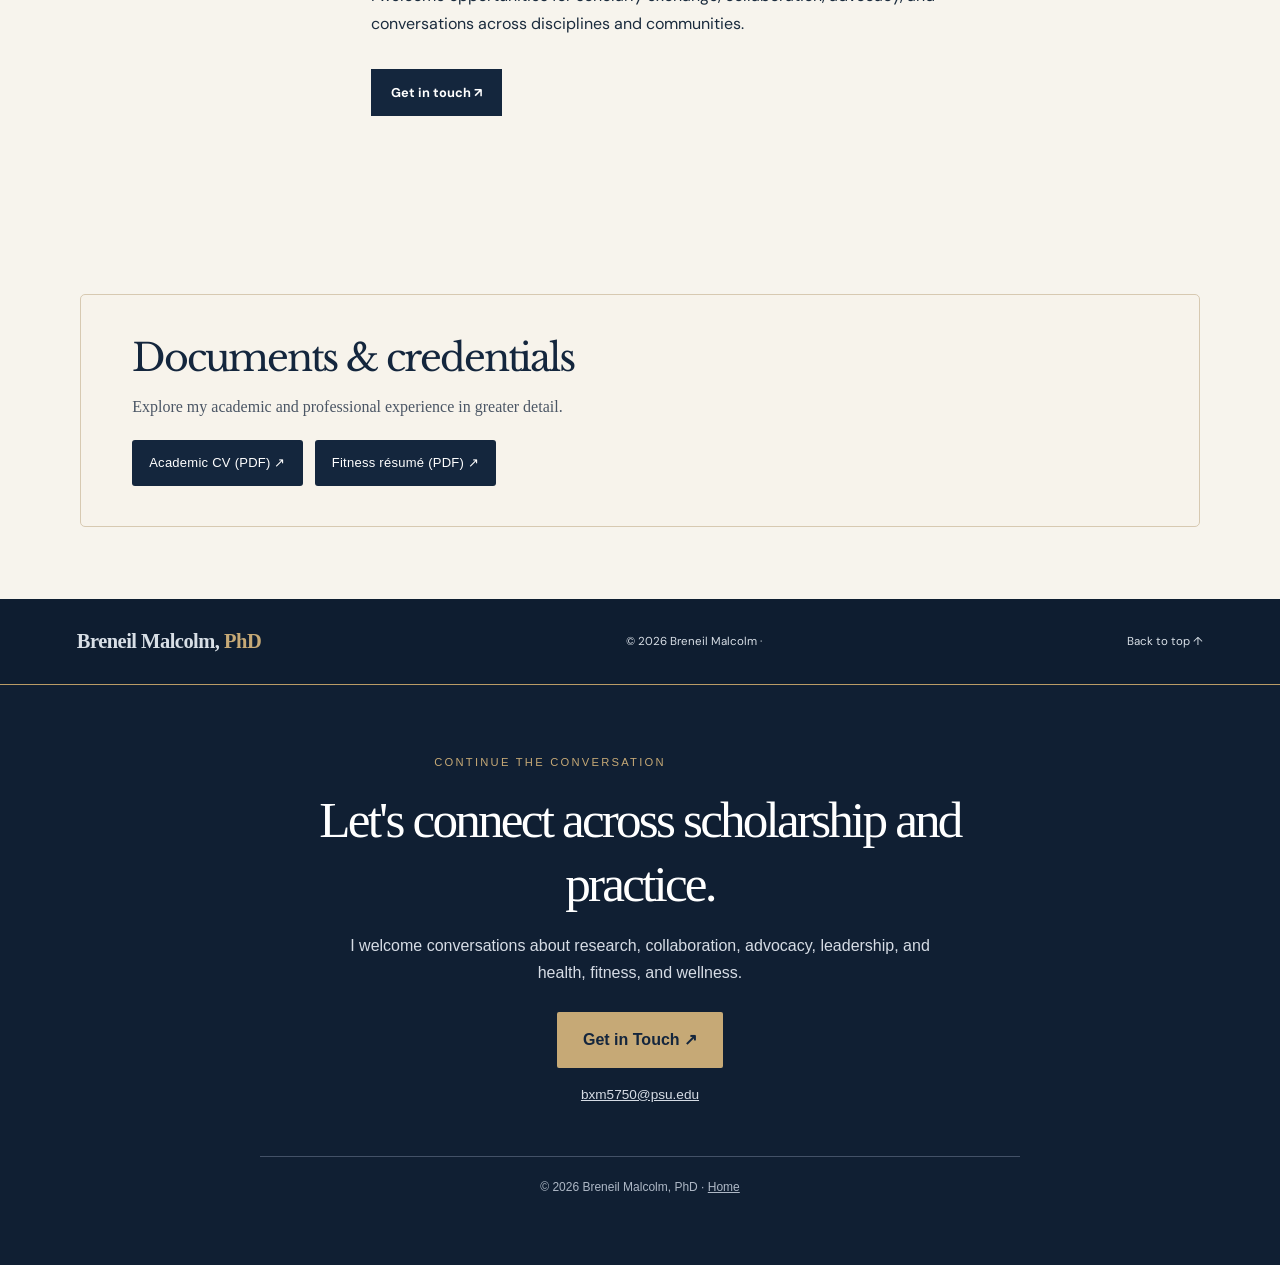
==== commit a3064012: "pronoun update" ====
--- a/index.html
+++ b/index.html
@@ -1,14 +1,18 @@
 <!DOCTYPE html>
 <html lang="en"><head><meta charset="utf-8"/><meta content="width=device-width,initial-scale=1" name="viewport"/><meta content="Breneil Malcolm, PhD — intersectional learning scientist, multi-method researcher, advocate, and health, fitness, and wellness professional." name="description"/><title>Breneil Malcolm, PhD | Living, learning, and leading at the intersections</title><style>@import url('https://fonts.googleapis.com/css2?family=DM+Sans:wght@400;500;600;700&family=Libre+Baskerville:ital,wght@0,400;0,700;1,400&display=swap');
 :root{--navy:#14263d;--navy2:#1d344b;--ivory:#f7f4ed;--gold:#c6a976;--ink:#1a2b3d;--muted:#67717c;--line:#d8d6d0}*{box-sizing:border-box}html{scroll-behavior:smooth}body{margin:0;background:var(--ivory);color:var(--ink);font-family:'DM Sans',Arial,sans-serif;line-height:1.7}a{color:inherit}a:focus-visible,button:focus-visible{outline:3px solid var(--gold);outline-offset:4px}.skip{position:absolute;left:-9999px;z-index:50;background:white;padding:1rem}.skip:focus{left:1rem;top:1rem}.site-header{position:sticky;top:0;z-index:30;display:flex;align-items:center;justify-content:space-between;gap:1rem;padding:16px max(5vw,22px);background:rgba(20,38,61,.98);border-bottom:1px solid #405066;color:white}.brand{text-decoration:none;font-family:Georgia,serif;font-size:clamp(.98rem,1.6vw,1.35rem);line-height:1.2;font-weight:700;white-space:nowrap;letter-spacing:-.025em}.brand span{color:var(--gold)}nav{display:flex;align-items:center;gap:clamp(12px,2vw,30px)}nav a{text-decoration:none;font-size:.76rem;letter-spacing:.04em}nav a:hover,.text-link:hover{color:var(--gold)}.nav-contact{border:1px solid var(--gold);padding:9px 14px}.menu-toggle{display:none;background:transparent;color:white;border:1px solid #738092;padding:8px 12px;cursor:pointer}.hero{background:var(--navy);color:white;padding:6vw 6vw 1.5rem;min-height:680px}.hero-grid{max-width:1340px;margin:auto;display:grid;grid-template-columns:1.25fr .75fr;align-items:center;gap:5vw}.eyebrow,.section-meta,.micro,.small-label,.pub-type{font-size:.66rem;font-weight:700;letter-spacing:.19em;text-transform:uppercase}.eyebrow{color:var(--gold)}.eyebrow span{margin:0 .45rem}.hero-name{font-size:.9rem;font-weight:600;margin-top:4rem}.hero-name span{font-size:.72rem;color:#bac4d0;font-weight:400;margin-left:10px}h1,h2,h3,p{margin-top:0}h1,h2{font-family:'Libre Baskerville',Georgia,serif;font-weight:400;letter-spacing:-.055em;line-height:1.2}h1{font-size:clamp(3rem,5.3vw,6.5rem);max-width:900px;margin:0 0 2rem}h1 em,h2 em{font-weight:400;color:var(--gold)}.hero-description{max-width:570px;font-size:1rem;color:#d7dfe6}.actions{display:flex;gap:12px;flex-wrap:wrap;margin-top:2.3rem}.button{display:inline-flex;align-items:center;gap:24px;padding:13px 20px;font-size:.8rem;font-weight:700;text-decoration:none;transition:transform .2s}.button:hover{transform:translateY(-3px)}.gold{background:var(--gold);color:var(--navy)}.outline{border:1px solid #8491a0;color:white}.portrait{margin:0;position:relative;align-self:stretch;min-height:510px;overflow:hidden;background:#304054}.portrait img{display:block;width:100%;height:100%;object-fit:cover;object-position:center 27%;position:absolute;inset:0}.portrait figcaption{position:absolute;bottom:0;left:0;right:0;padding:16px 20px;background:linear-gradient(transparent,rgba(0,0,0,.65));font-size:.7rem;letter-spacing:.1em}.hero-foot{max-width:1340px;margin:4rem auto 0;padding-top:1.2rem;border-top:1px solid #40546a;display:flex;justify-content:space-between;font-size:.65rem;letter-spacing:.17em;color:#aebac6}.section{display:grid;grid-template-columns:230px minmax(0,1fr);gap:5vw;padding:110px max(6vw,24px);max-width:1550px;margin:auto}.section-meta{color:#78818b;padding-top:10px}.section-body,.intro-body{max-width:1000px}.ink{color:#9c7c48}.intro h2,.section h2,.pair-card h2,.feature h2{font-size:clamp(2.2rem,4.1vw,4.5rem);max-width:950px;margin-bottom:2.2rem}.intro h2 em,.praxis h2 em,.scholarship h2 em,.connect h2 em,.wellness h2 em{color:#9c7c48}.intro p:not(.eyebrow){font-size:1.06rem;max-width:780px;color:#384453}.intro p+p{margin-top:1.2rem}.feature{background:var(--navy2);color:white;padding:100px 6vw}.feature-inner{max-width:1350px;margin:auto;display:grid;grid-template-columns:190px minmax(0,1fr) 250px;gap:4vw}.light{color:#b6c0cb}.feature-copy p:not(.eyebrow){max-width:740px;color:#d4dce3}.text-link{text-decoration:none;border-bottom:1px solid currentColor;padding-bottom:7px;display:inline-block;font-weight:700;font-size:.83rem;margin-top:1rem}.light-link{color:var(--gold)}.research-aside{border-left:1px solid #627084;padding-left:25px;display:flex;flex-direction:column;gap:18px;padding-top:55px}.research-aside span{font-size:.68rem;letter-spacing:.15em;color:var(--gold)}.research-aside p{font-size:.8rem;color:#d0d8e0;margin-top:2rem}.heading-row{display:flex;justify-content:space-between;gap:20px;align-items:end}.small-label{color:var(--muted);padding-bottom:2rem}.publication{display:grid;grid-template-columns:65px 1fr 25px;gap:25px;padding:30px 0;border-top:1px solid var(--line)}.publication:last-of-type{border-bottom:1px solid var(--line)}.pub-year{font-family:Georgia,serif;font-size:1.2rem;color:#9c7c48}.pub-type{color:#927448}.publication h3{font-family:Georgia,serif;font-weight:400;font-size:1.27rem;line-height:1.45;margin-bottom:.5rem}.publication p:not(.pub-type){font-size:.82rem;color:var(--muted);margin:0}.publication a{text-decoration:none;font-size:1.3rem}.prototype-note{font-size:.77rem;color:var(--muted);margin-top:1.6rem}.praxis{background:#eeebe3;max-width:none}.praxis .section-body{max-width:1100px}.wide-copy{max-width:780px}.project-grid{display:grid;grid-template-columns:repeat(3,1fr);gap:16px;margin-top:3rem}.project-grid article{background:var(--ivory);padding:28px;min-height:280px;border-top:3px solid var(--gold)}.project-grid span{font-size:.65rem;letter-spacing:.1em;color:#967b50}.project-grid h3{font-family:Georgia,serif;font-weight:400;font-size:1.4rem;line-height:1.3;margin-top:1.3rem}.project-grid p{font-size:.84rem;color:#53606b}.paired{display:grid;grid-template-columns:1fr 1fr}.pair-card{padding:90px 7vw;min-height:510px}.leadership{background:#263b51;color:white}.wellness{background:#ded8ca}.pair-card h2{font-size:clamp(2.1rem,3.2vw,3.7rem);margin-top:2.5rem}.pair-card p:not(.eyebrow):not(.micro){max-width:550px;font-size:.94rem}.leadership p:not(.eyebrow){color:#d6dfe8}.pair-card .micro{margin-top:3rem;color:var(--gold);line-height:1.8}.pair-card .micro.dark{color:#755d38}.connect{padding-top:130px;padding-bottom:130px}.connect p:not(.eyebrow){max-width:640px}.navy{background:var(--navy);color:white;margin-top:1rem}footer{background:#0e1d30;color:#d8dfe6;padding:30px 6vw;display:flex;align-items:center;justify-content:space-between;gap:20px;font-size:.72rem}footer a{text-decoration:none}@media(max-width:1050px){.feature-inner{grid-template-columns:130px 1fr}.research-aside{grid-column:2;display:block;padding-top:0}.research-aside span{margin-right:14px}.section{grid-template-columns:150px 1fr}.hero-grid{gap:2rem}}@media(max-width:760px){.menu-toggle{display:block}nav{display:none;position:absolute;top:100%;left:0;right:0;background:var(--navy);padding:18px 6vw 26px;flex-direction:column;align-items:stretch;border-bottom:1px solid #5a697a}nav.open{display:flex}nav a{font-size:.95rem;padding:9px 0}.nav-contact{text-align:center}.hero{padding:50px 6vw 20px;min-height:auto}.hero-grid{grid-template-columns:1fr}.hero-name{margin-top:2rem}.hero-name span{display:block;margin-left:0}.portrait{min-height:430px;max-height:570px}.hero-foot{margin-top:2rem}.section{display:block;padding:75px 6vw}.section-meta{margin-bottom:30px}.feature{padding:70px 6vw}.feature-inner{display:block}.research-aside{margin-top:3rem}.heading-row{display:block}.small-label{display:none}.project-grid,.paired{grid-template-columns:1fr}.project-grid article{min-height:0}.pair-card{min-height:0;padding:75px 6vw}.publication{grid-template-columns:50px 1fr 20px;gap:12px}.publication h3{font-size:1.1rem}footer{flex-wrap:wrap}.hero-foot span:last-child{display:none}}@media(prefers-reduced-motion:reduce){html{scroll-behavior:auto}.button{transition:none}}
+
+/* Header pronouns: consistent on every page */
+header .brand .header-pronouns, .site-header .brand .header-pronouns {font-family: 'DM Sans', Arial, sans-serif; font-size: .63em; font-style: normal; font-weight: 500; letter-spacing: .005em; color: #e6d3b1; white-space: nowrap; margin-left: .3em;}
+@media(max-width:600px){header .brand .header-pronouns, .site-header .brand .header-pronouns {font-size: .58em; margin-left: .2em;}}
 </style><link href="assets/site-global.css" rel="stylesheet"/><meta content="Breneil Malcolm, PhD — learning scientist, researcher, higher education leader, and health, fitness and wellness professional." name="description"/><link rel="stylesheet" href="assets/v3-refinements.css"/></head><body class="v3-home">
-<a class="skip" href="#main">Skip to content</a><header class="site-header"><a aria-label="Breneil Malcolm home" class="brand" href="index.html">Breneil Malcolm, <span>PhD</span></a><button aria-controls="site-nav" aria-expanded="false" class="menu-toggle">Menu <span aria-hidden="true">☰</span></button><nav aria-label="Site navigation" class="v3-global-nav" id="site-nav"><a aria-current="page" href="index.html">Home</a><a href="research.html">Research</a><a href="scholarship.html">Scholarship</a><a href="professional-praxis.html">Praxis</a><a href="leadership-service.html">Leadership</a><a href="health-fitness-wellness.html">Wellness</a></nav></header>
+<a class="skip" href="#main">Skip to content</a><header class="site-header"><a aria-label="Breneil Malcolm home" class="brand" href="index.html">Breneil Malcolm, <span>PhD</span> <span class="header-pronouns">(they/them)</span></a><button aria-controls="site-nav" aria-expanded="false" class="menu-toggle">Menu <span aria-hidden="true">☰</span></button><nav aria-label="Site navigation" class="v3-global-nav" id="site-nav"><a aria-current="page" href="index.html">Home</a><a href="research.html">Research</a><a href="scholarship.html">Scholarship</a><a href="professional-praxis.html">Praxis</a><a href="leadership-service.html">Leadership</a><a href="health-fitness-wellness.html">Wellness</a></nav></header>
 <main id="main"><section class="hero" id="top"><div class="hero-grid"><div class="hero-content"><p class="eyebrow">SCHOLARSHIP <span>·</span> PRAXIS <span>·</span> BECOMING</p><p class="hero-name">Breneil Malcolm <span>PhD · they/them</span></p><h1>Living, learning, and leading <em>at the intersections.</em></h1><p class="hero-description">Intersectional learning scientist. Multi-method researcher. Advocate. Health, fitness, and wellness professional.</p><div class="actions"><a class="button gold" href="#introduction">Discover my story <span>↘</span></a><a class="button outline" href="#research">Explore my work <span>↗</span></a></div></div><figure class="portrait"><img alt="Professional portrait of Breneil Malcolm" decoding="async" height="1440" loading="eager" src="assets/index-1.webp" width="960"/><figcaption>Scholarship, praxis, and embodiment</figcaption></figure></div><div class="hero-foot"><span>AN INTERSECTIONAL PRACTICE</span><span>SCROLL TO EXPLORE ↓</span></div></section>
 <section class="section intro" id="introduction"><div class="section-meta">01 / POSITIONALITY</div><div class="intro-body"><p class="eyebrow ink">A PRACTICE OF INTERSECTIONS</p><h2>Multiplicity is not a departure from my work. <em>It is its foundation.</em></h2><p>I am an intersectional learning scientist, multi-method researcher, advocate, and health, fitness, and wellness professional. As an intersectional learning scientist, I center intersectionality in how I theorize and operationalize the study of learning as socioculturally and sociopolitically situated.</p><p>My approach is holistic, embracing the multiplicity of lived experiences and centering the presence of the self within my scholarly discourse and praxis. Across these interconnected dimensions of my work, I understand learning, knowledge production, and embodied experience as inseparable from the identities, relationships, and systems of power through which they emerge.</p></div></section>
 <section class="feature research" id="research"><div class="feature-inner"><div class="section-meta light">02 / RESEARCH</div><div class="feature-copy"><p class="eyebrow">THE QUESTIONS I PURSUE</p><h2>Bodies, knowledge, and the <em>politics of becoming.</em></h2><p>My scholarship explores learning as embodied, intersectional, and situated within historical and contemporary sociopolitical relations. Across theoretical, methodological, and empirical inquiry, I examine the dialectical relationship between violence and death, and resistance and advocacy.</p><a class="text-link light-link" href="#connect">Explore research conversations <span>↗</span></a></div><div class="research-aside"><span>THEORETICAL</span><span>METHODOLOGICAL</span><span>EMPIRICAL</span><p>Trans* embodiment · Identity learning · Intersectionality · Decolonial inquiry</p></div></div></section>
 <section class="section scholarship" id="scholarship"><div class="section-meta">03 / SCHOLARSHIP</div><div class="section-body"><div class="heading-row"><div><p class="eyebrow ink">KNOWLEDGE IN CONVERSATION</p><h2>Selected <em>scholarship.</em></h2></div><span class="small-label">JOURNAL ARTICLES &amp; PROCEEDINGS</span></div><div class="publication"><span class="pub-year">2026</span><div><p class="pub-type">PEER-REVIEWED JOURNAL ARTICLE</p><h3>The whiteness agenda: A trans* of color critique for portraiture and autotheory as learning sciences discourse</h3><p>Malcolm, B. · <i>International Journal of Qualitative Studies in Education</i></p></div><a aria-label="Open article DOI" href="https://doi.org/10.1080/09518398.2026.2698446" rel="noopener noreferrer" target="_blank">↗</a></div><div class="publication"><span class="pub-year">2025</span><div><p class="pub-type">PEER-REVIEWED JOURNAL ARTICLE</p><h3>“Yes, we exist!”: Lived experiences from a Caribbean transgender and gender nonconforming group</h3><p>Herry, A., Greer, D., Malcolm, B., &amp; Sagner, E. · <i>SAGE Open</i></p></div><a aria-label="Open article DOI" href="https://doi.org/10.1177/21582440251326635" rel="noopener noreferrer" target="_blank">↗</a></div><div class="publication"><span class="pub-year">2026</span><div><p class="pub-type">PEER-REVIEWED CONFERENCE PROCEEDING · SYMPOSIUM</p><h3>Fostering educational intimacy: ILSSA intergenerational partnerships for purposeful community building</h3><p>Collaborative scholarly output bringing together 18 authors</p></div><a aria-label="Open proceeding DOI" href="https://doi.org/10.22318/icls2026.616409" rel="noopener noreferrer" target="_blank">↗</a></div><p class="prototype-note">Explore the full bibliography on the <a href="scholarship.html">Scholarship page</a>.</p></div></section>
 <section class="section praxis" id="praxis"><div class="section-meta">04 / PROFESSIONAL PRAXIS</div><div class="section-body"><p class="eyebrow ink">LEADING CHANGE THROUGH PRACTICE</p><h2>Equity is not only a commitment. <em>It is a practice.</em></h2><p class="wide-copy">My professional work connects student success, educational equity, research, advocacy, and program and project management. Across institutions and communities, I work to translate critical inquiry into responsive initiatives, collaborative processes, and meaningful organizational change.</p><div class="project-grid"><article><span>01 / EDUCATIONAL EQUITY</span><h3>University-wide leadership inquiry</h3><p>Grounded theory research examining leadership, change, retention, graduation, and belonging across higher education.</p></article><article><span>02 / RESEARCH &amp; ANALYTICS</span><h3>Bias response and institutional learning</h3><p>Longitudinal analysis and cross-unit collaboration supporting evidence-informed equity assessment.</p></article><article><span>03 / PROGRAM LEADERSHIP</span><h3>Student success and professional communication</h3><p>Multidisciplinary program coordination, learner support, and educational development across institutional contexts.</p></article></div></div></section>
 <section class="paired"><article class="pair-card leadership" id="leadership"><p class="eyebrow">05 / LEADERSHIP &amp; SERVICE</p><h2>Leadership as <em>collective transformation.</em></h2><p>Through scholarly publishing, nonprofit governance, disciplinary equity initiatives, and intergenerational mentorship, I work to expand participation and advance communities of learning and practice.</p><p class="micro">EDITORIAL STEWARDSHIP · GOVERNANCE · ADVOCACY</p></article><article class="pair-card wellness" id="wellness"><p class="eyebrow ink">06 / HEALTH, FITNESS &amp; WELLNESS</p><h2>My body as a site <em>of becoming.</em></h2><p>My relationship with health, fitness, and wellness is inseparable from my ongoing process of becoming. My biopsychosocial philosophy centers empowerment, advocacy, and the multiplicity of embodied experiences.</p><p class="micro dark">7 YEARS OF COACHING · NASM · AFAA · ISSA</p></article></section>
-<section class="section connect" id="connect"><div class="section-meta">07 / CONNECT</div><div class="section-body"><p class="eyebrow ink">CONTINUE THE CONVERSATION</p><h2>Knowledge is relational. <em>So is my practice.</em></h2><p>I welcome opportunities for scholarly exchange, collaboration, advocacy, and conversations across disciplines and communities.</p><a class="button navy" href="mailto:bxm5750@psu.edu">Get in touch ↗</a></div></section><section aria-label="Downloadable documents" class="v3-documents"><h2>Documents &amp; credentials</h2><p>Explore my academic and professional experience in greater detail.</p><div class="v3-document-links"><a target="_blank" rel="noopener noreferrer" href="documents/BMalcolm_CV_Website.pdf">Academic CV (PDF) ↗</a><a target="_blank" rel="noopener noreferrer" href="documents/BMalcolm_FitnessResume_11-2026.pdf">Fitness résumé (PDF) ↗</a></div></section></main>
+<section class="section connect" id="connect"><div class="section-meta">07 / CONNECT</div><div class="section-body"><p class="eyebrow ink">CONTINUE THE CONVERSATION</p><h2>Knowledge is relational. <em>So is my practice.</em></h2><p>I welcome opportunities for scholarly exchange, collaboration, advocacy, and conversations across disciplines and communities.</p><a class="button navy" href="mailto:bxm5750@psu.edu">Get in touch ↗</a></div></section><section aria-label="Downloadable documents" class="v3-documents"><h2>Documents &amp; credentials</h2><p>Explore my academic and professional experience in greater detail.</p><div class="v3-document-links"><a target="_blank" rel="noopener noreferrer" href="documents/BMalcolm_CV_11-2026.pdf">Academic CV (PDF) ↗</a><a target="_blank" rel="noopener noreferrer" href="documents/BMalcolm_FitnessResume_11-2026.pdf">Fitness résumé (PDF) ↗</a></div></section></main>
 <footer><a class="brand" href="#top">Breneil Malcolm, <span>PhD</span></a><span>© <span id="year"></span> Breneil Malcolm · </span><a href="#top">Back to top ↑</a></footer><section class="v3-contact-footer" aria-label="Get in touch"><div class="v3-contact-inner"><p class="v3-contact-kicker">Continue the conversation</p><h2>Let's connect across scholarship and practice.</h2><p>I welcome conversations about research, collaboration, advocacy, leadership, and health, fitness, and wellness.</p><a class="v3-contact-button" href="mailto:bxm5750@psu.edu?subject=Inquiry%20via%20breneil.com">Get in Touch ↗</a><a class="v3-contact-email" href="mailto:bxm5750@psu.edu">bxm5750@psu.edu</a><div class="v3-contact-bottom">© 2026 Breneil Malcolm, PhD · <a href="index.html" style="color:inherit">Home</a></div></div></section><script>const toggle=document.querySelector('.menu-toggle');const nav=document.querySelector('#site-nav');toggle.addEventListener('click',()=>{const open=toggle.getAttribute('aria-expanded')!=='true';toggle.setAttribute('aria-expanded',String(open));nav.classList.toggle('open',open)});nav.querySelectorAll('a').forEach(a=>a.addEventListener('click',()=>{nav.classList.remove('open');toggle.setAttribute('aria-expanded','false')}));document.querySelector('#year').textContent=new Date().getFullYear();
 </script></body></html>
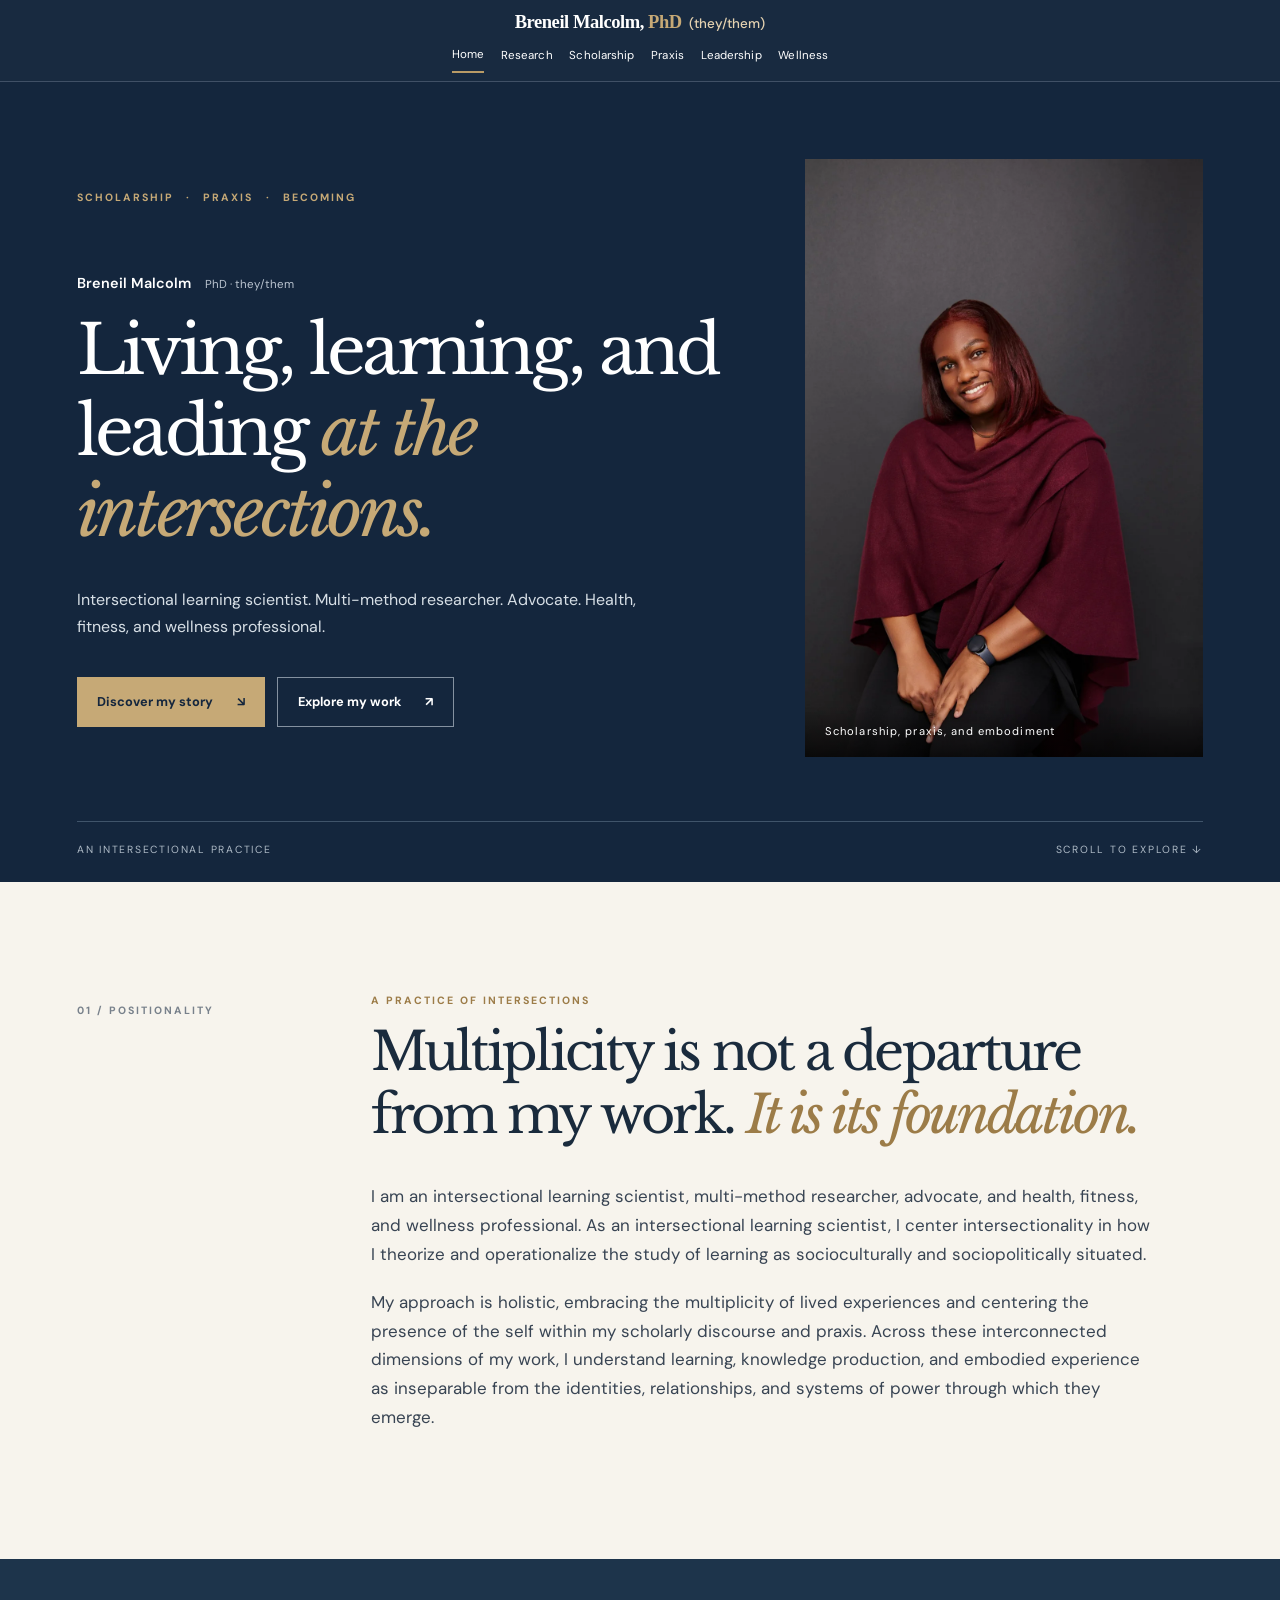
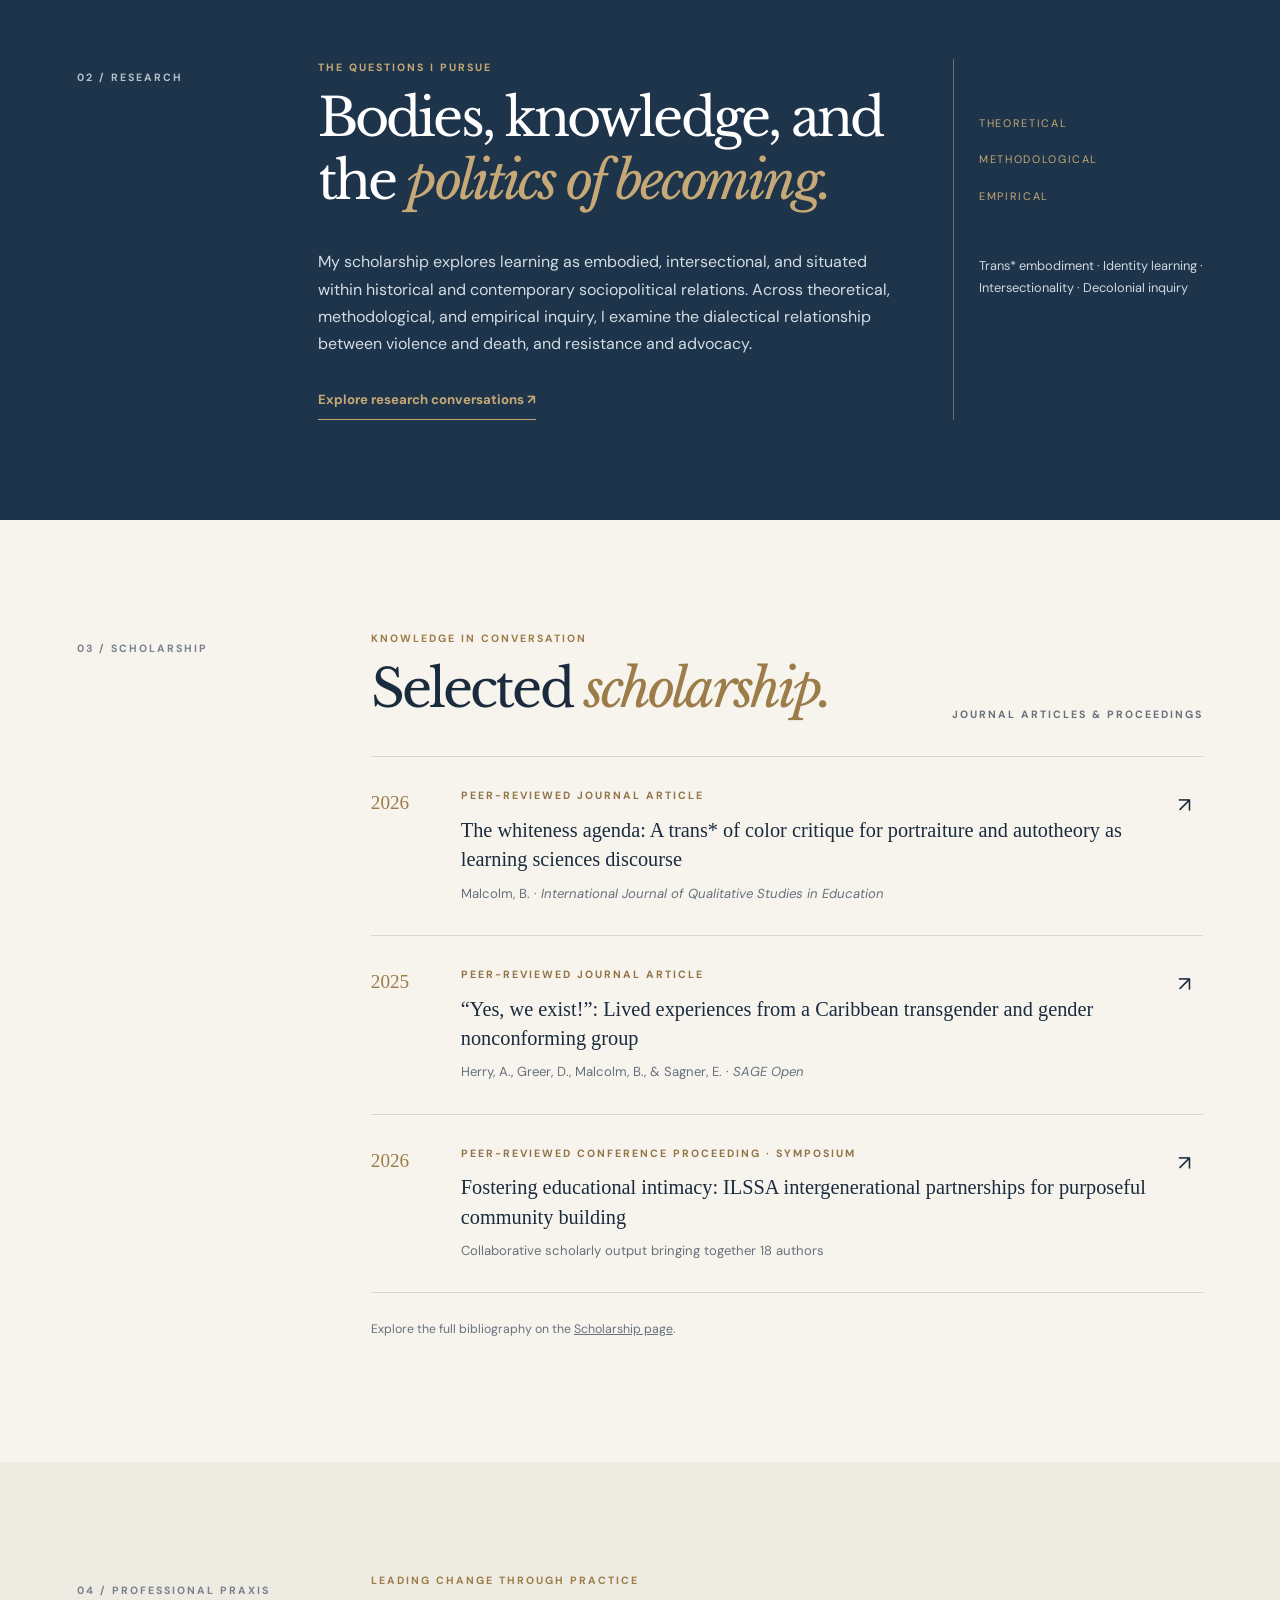
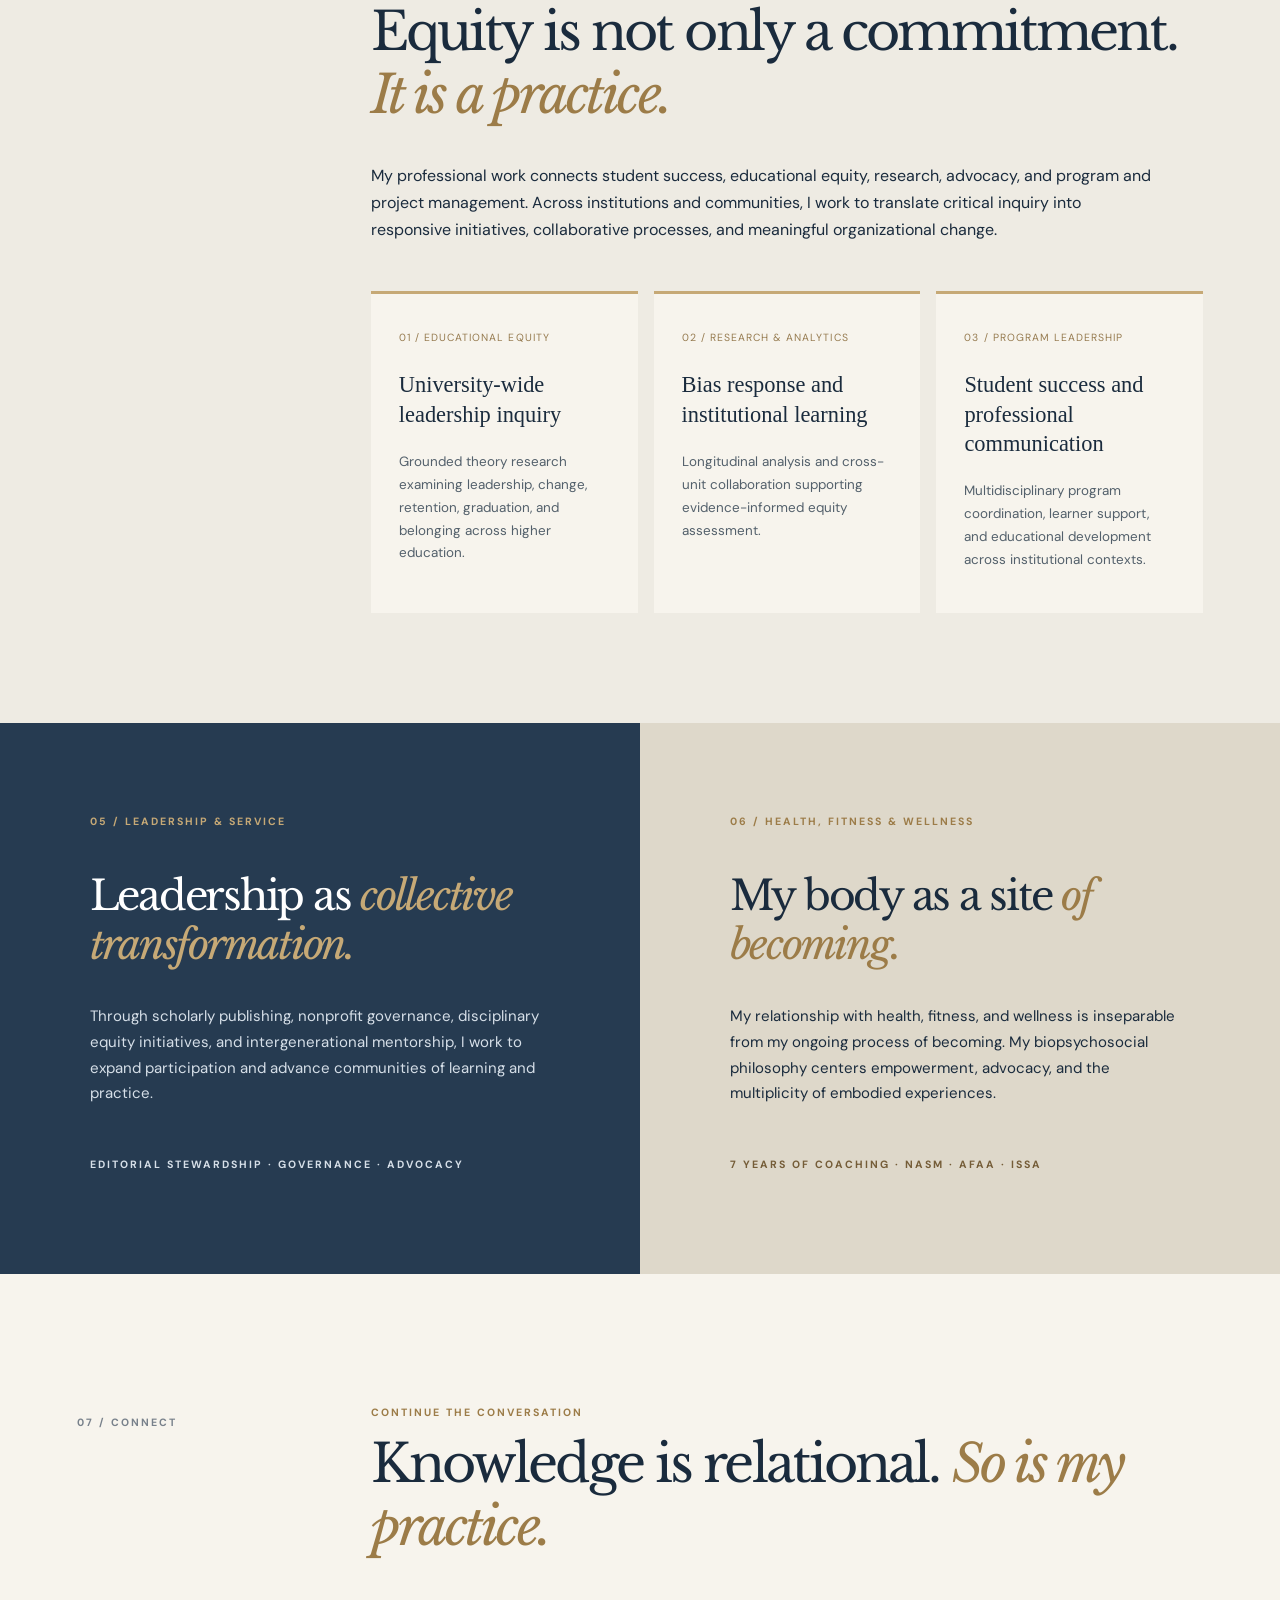
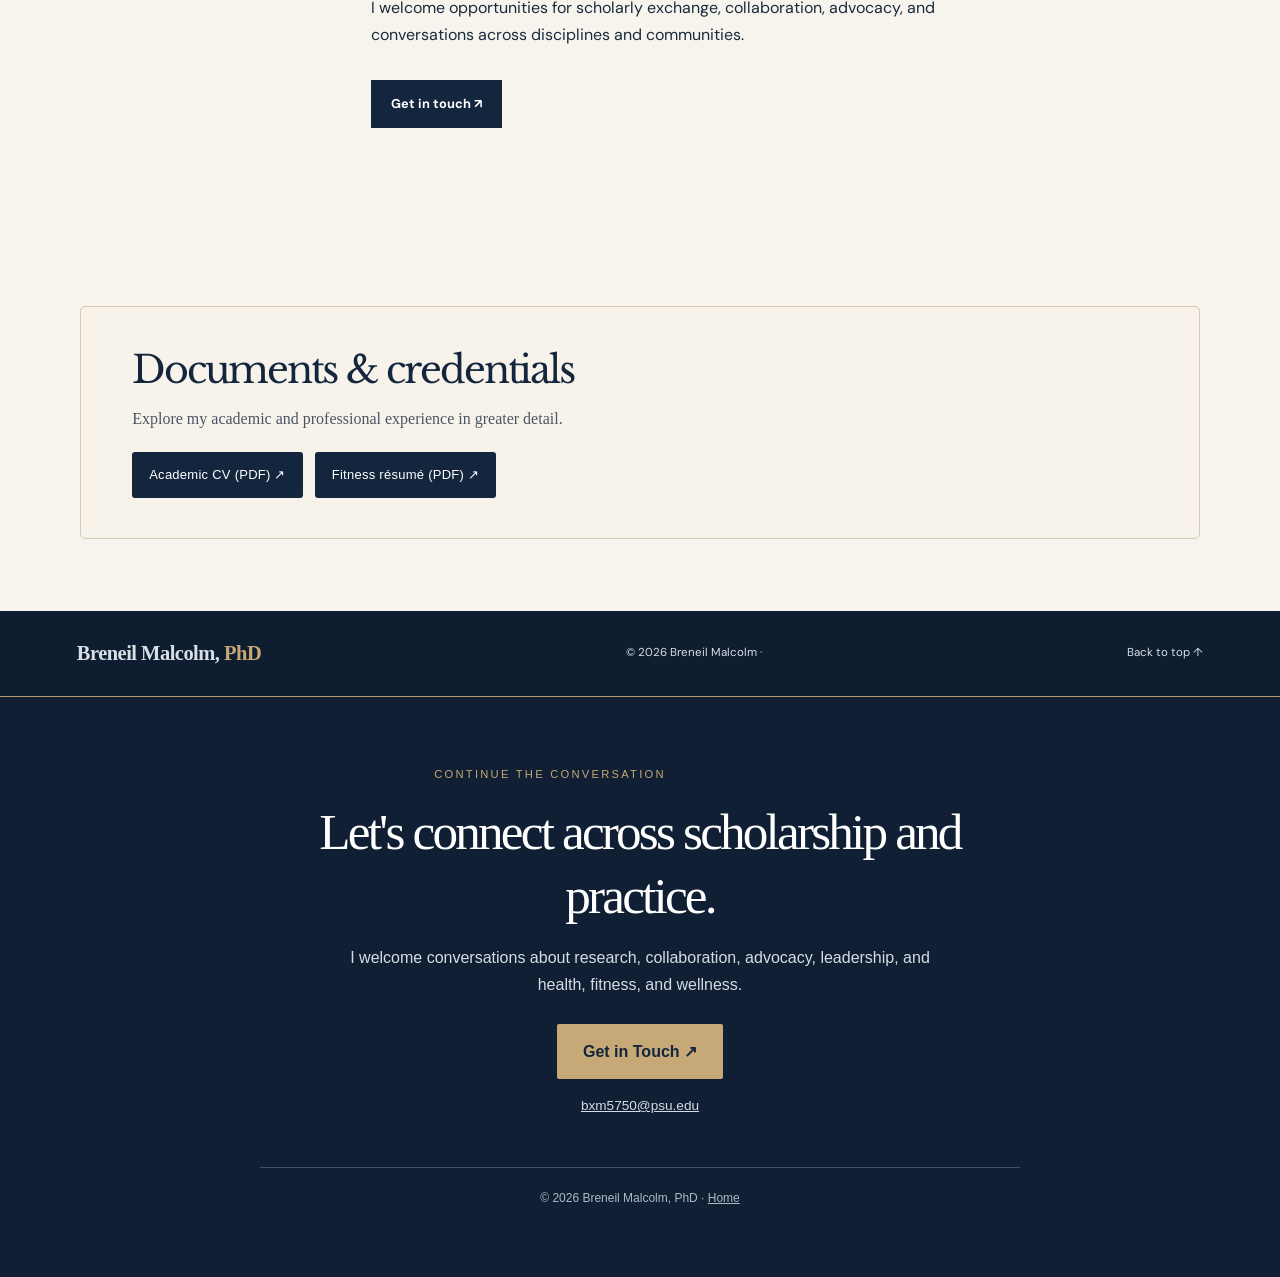
==== commit 2ac0f035: "view change" ====
--- a/index.html
+++ b/index.html
@@ -5,7 +5,108 @@
 /* Header pronouns: consistent on every page */
 header .brand .header-pronouns, .site-header .brand .header-pronouns {font-family: 'DM Sans', Arial, sans-serif; font-size: .63em; font-style: normal; font-weight: 500; letter-spacing: .005em; color: #e6d3b1; white-space: nowrap; margin-left: .3em;}
 @media(max-width:600px){header .brand .header-pronouns, .site-header .brand .header-pronouns {font-size: .58em; margin-left: .2em;}}
-</style><link href="assets/site-global.css" rel="stylesheet"/><meta content="Breneil Malcolm, PhD — learning scientist, researcher, higher education leader, and health, fitness and wellness professional." name="description"/><link rel="stylesheet" href="assets/v3-refinements.css"/></head><body class="v3-home">
+</style><link href="assets/site-global.css" rel="stylesheet"/><meta content="Breneil Malcolm, PhD — learning scientist, researcher, higher education leader, and health, fitness and wellness professional." name="description"/><link rel="stylesheet" href="assets/v3-refinements.css"/><style id="compact-site-header">
+/* Compact two-tier header: site identity above navigation on desktop. */
+.site-header {
+  display: flex !important;
+  flex-direction: column !important;
+  align-items: center !important;
+  justify-content: center !important;
+  gap: 5px !important;
+  padding: 9px 4vw 8px !important;
+  min-height: 0 !important;
+}
+.site-header .brand {
+  display: block;
+  max-width: 100%;
+  font-size: clamp(1rem, 1.45vw, 1.22rem) !important;
+  line-height: 1.35 !important;
+  text-align: center;
+  white-space: normal !important;
+}
+.site-header .brand .header-pronouns {
+  display: inline;
+  font-size: .72em !important;
+  white-space: nowrap;
+  margin-left: .2em;
+}
+.site-header nav.v3-global-nav {
+  display: flex;
+  position: static;
+  flex-direction: row;
+  align-items: center;
+  justify-content: center;
+  flex-wrap: wrap;
+  width: 100%;
+  gap: clamp(12px, 2.2vw, 30px);
+  padding: 0;
+  border: 0;
+  background: transparent;
+}
+.site-header nav.v3-global-nav a {
+  padding: 3px 0;
+  font-size: .73rem;
+  line-height: 1.4;
+}
+@media (max-width: 760px) {
+  .site-header {
+    display: grid !important;
+    grid-template-columns: minmax(0, 1fr) auto;
+    align-items: center !important;
+    justify-content: stretch !important;
+    column-gap: 10px !important;
+    row-gap: 0 !important;
+    padding: 9px 4vw !important;
+  }
+  .site-header .brand {
+    min-width: 0;
+    font-size: clamp(.87rem, 3.5vw, 1.04rem) !important;
+    line-height: 1.25 !important;
+    text-align: left;
+    overflow-wrap: normal;
+  }
+  .site-header .brand .header-pronouns {
+    font-size: .72em !important;
+  }
+  .site-header .menu-toggle {
+    display: inline-flex !important;
+    align-items: center;
+    justify-content: center;
+    gap: 5px;
+    position: static;
+    flex-shrink: 0;
+    padding: 7px 9px;
+    font-size: .76rem;
+    line-height: 1.2;
+    white-space: nowrap;
+  }
+  .site-header nav.v3-global-nav {
+    display: none !important;
+    position: static !important;
+    grid-column: 1 / -1;
+    width: 100%;
+    flex-direction: column;
+    align-items: stretch;
+    gap: 0;
+    padding: 9px 0 4px;
+    margin-top: 8px;
+    border-top: 1px solid #405066;
+    border-bottom: 0;
+    background: transparent;
+  }
+  .site-header nav.v3-global-nav.open { display: flex !important; }
+  .site-header nav.v3-global-nav a {
+    padding: 8px 4px;
+    font-size: .87rem;
+  }
+}
+@media (max-width: 380px) {
+  .site-header { padding-left: 12px !important; padding-right: 12px !important; }
+  .site-header .brand { font-size: .84rem !important; }
+  .site-header .brand .header-pronouns { font-size: .7em !important; }
+  .site-header .menu-toggle { padding: 6px 7px; font-size: .72rem; }
+}
+</style></head><body class="v3-home">
 <a class="skip" href="#main">Skip to content</a><header class="site-header"><a aria-label="Breneil Malcolm home" class="brand" href="index.html">Breneil Malcolm, <span>PhD</span> <span class="header-pronouns">(they/them)</span></a><button aria-controls="site-nav" aria-expanded="false" class="menu-toggle">Menu <span aria-hidden="true">☰</span></button><nav aria-label="Site navigation" class="v3-global-nav" id="site-nav"><a aria-current="page" href="index.html">Home</a><a href="research.html">Research</a><a href="scholarship.html">Scholarship</a><a href="professional-praxis.html">Praxis</a><a href="leadership-service.html">Leadership</a><a href="health-fitness-wellness.html">Wellness</a></nav></header>
 <main id="main"><section class="hero" id="top"><div class="hero-grid"><div class="hero-content"><p class="eyebrow">SCHOLARSHIP <span>·</span> PRAXIS <span>·</span> BECOMING</p><p class="hero-name">Breneil Malcolm <span>PhD · they/them</span></p><h1>Living, learning, and leading <em>at the intersections.</em></h1><p class="hero-description">Intersectional learning scientist. Multi-method researcher. Advocate. Health, fitness, and wellness professional.</p><div class="actions"><a class="button gold" href="#introduction">Discover my story <span>↘</span></a><a class="button outline" href="#research">Explore my work <span>↗</span></a></div></div><figure class="portrait"><img alt="Professional portrait of Breneil Malcolm" decoding="async" height="1440" loading="eager" src="assets/index-1.webp" width="960"/><figcaption>Scholarship, praxis, and embodiment</figcaption></figure></div><div class="hero-foot"><span>AN INTERSECTIONAL PRACTICE</span><span>SCROLL TO EXPLORE ↓</span></div></section>
 <section class="section intro" id="introduction"><div class="section-meta">01 / POSITIONALITY</div><div class="intro-body"><p class="eyebrow ink">A PRACTICE OF INTERSECTIONS</p><h2>Multiplicity is not a departure from my work. <em>It is its foundation.</em></h2><p>I am an intersectional learning scientist, multi-method researcher, advocate, and health, fitness, and wellness professional. As an intersectional learning scientist, I center intersectionality in how I theorize and operationalize the study of learning as socioculturally and sociopolitically situated.</p><p>My approach is holistic, embracing the multiplicity of lived experiences and centering the presence of the self within my scholarly discourse and praxis. Across these interconnected dimensions of my work, I understand learning, knowledge production, and embodied experience as inseparable from the identities, relationships, and systems of power through which they emerge.</p></div></section>
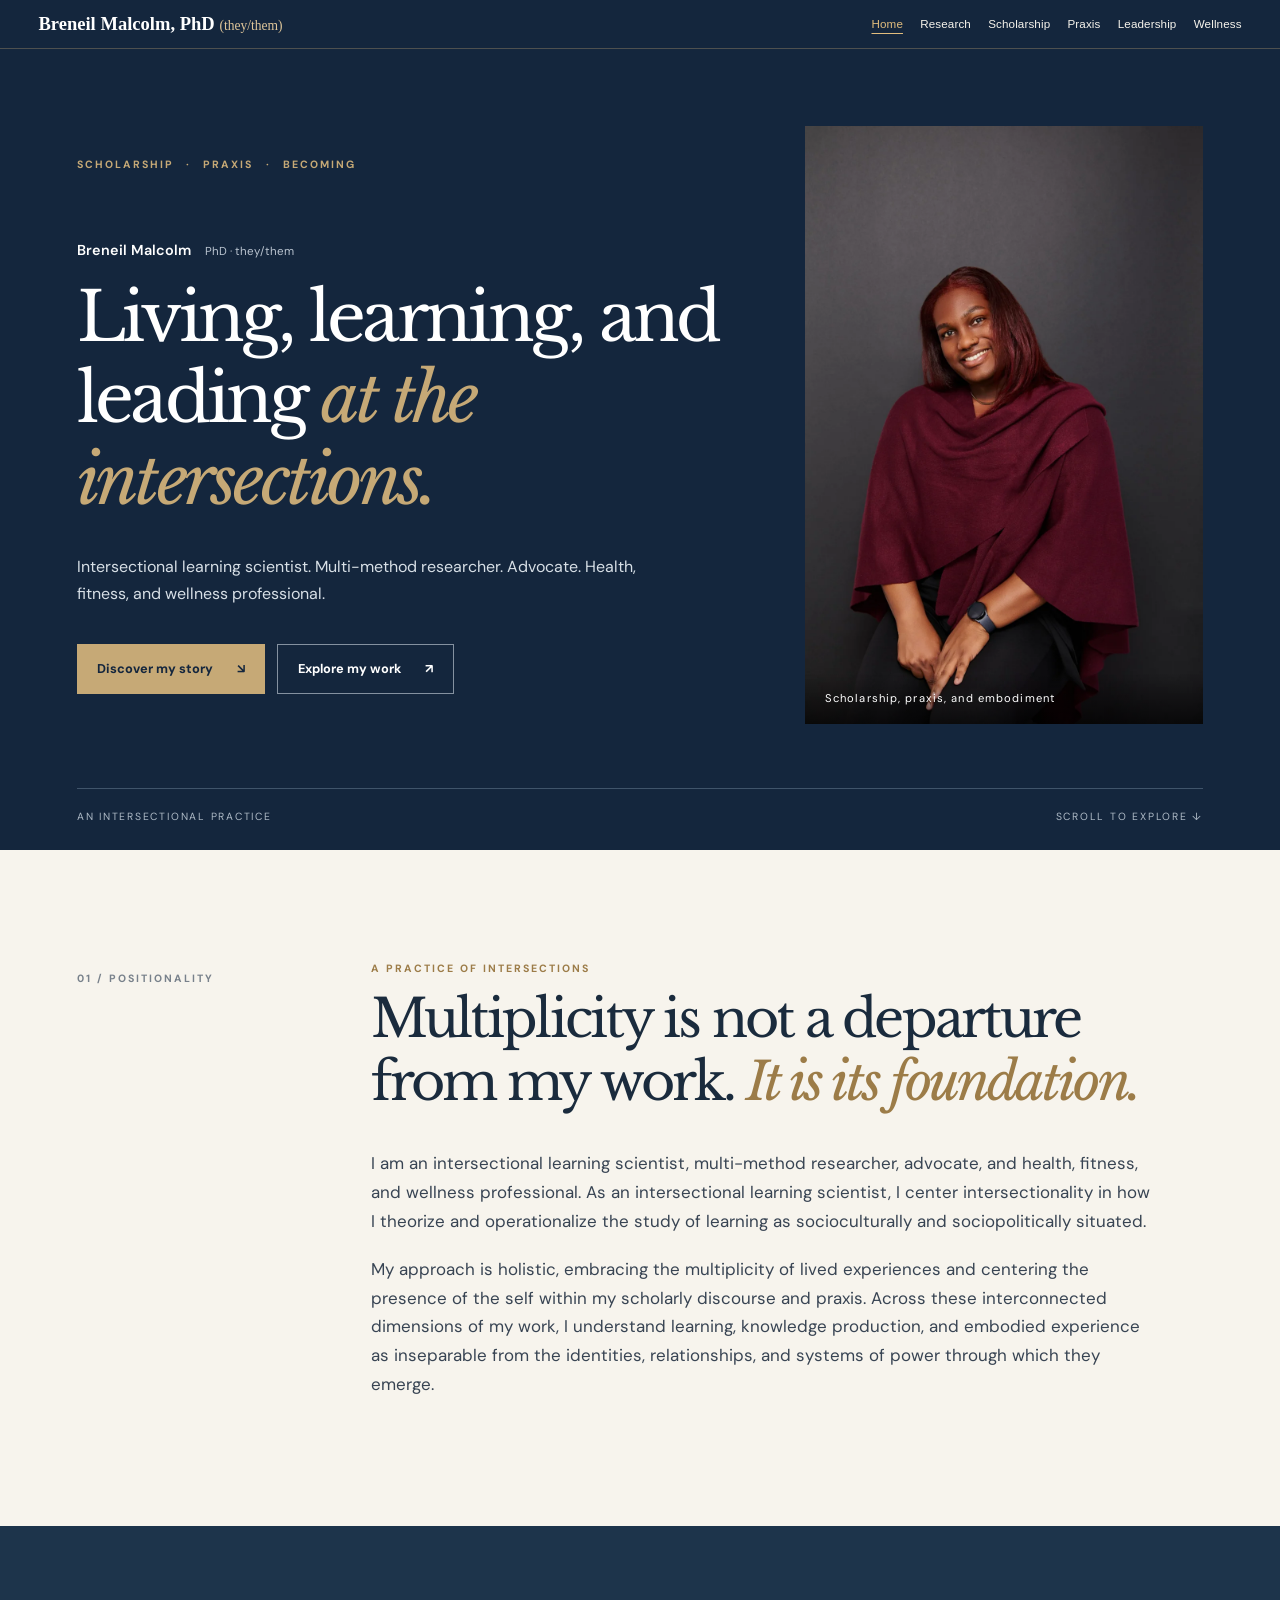
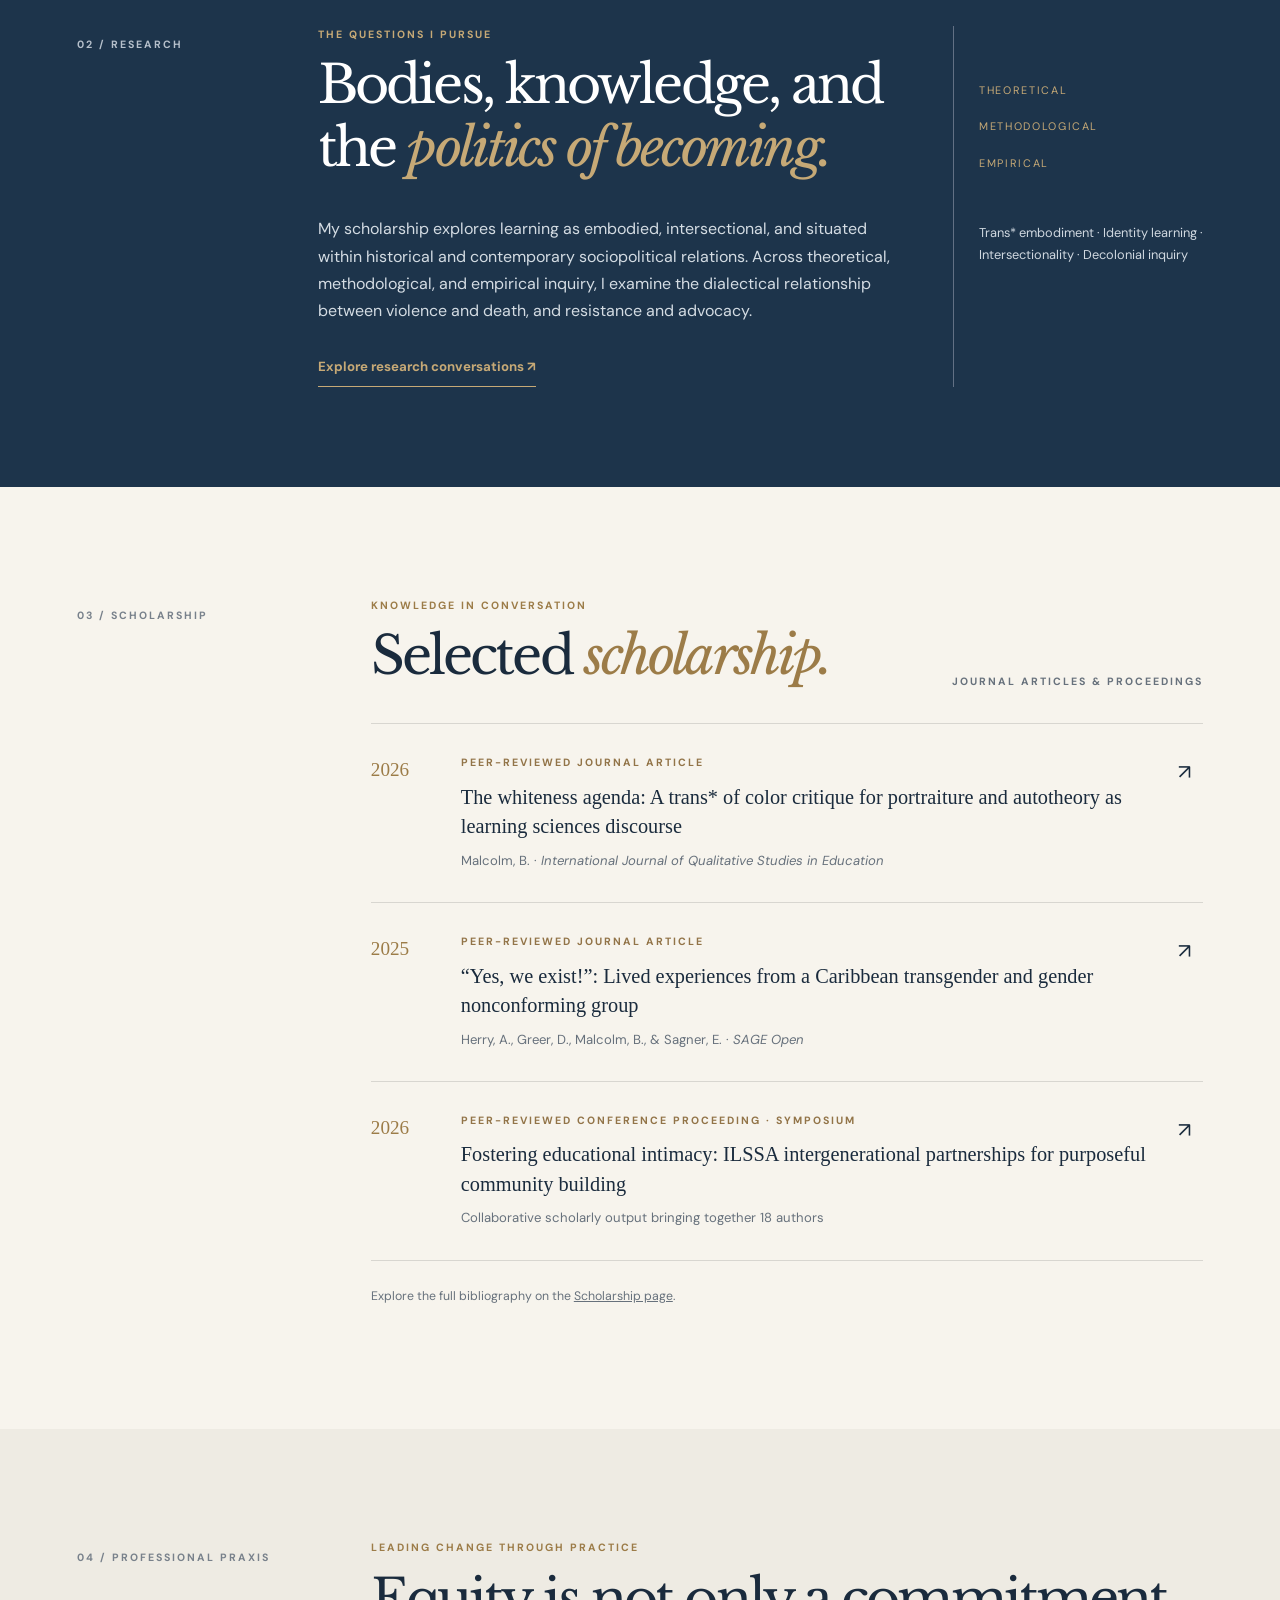
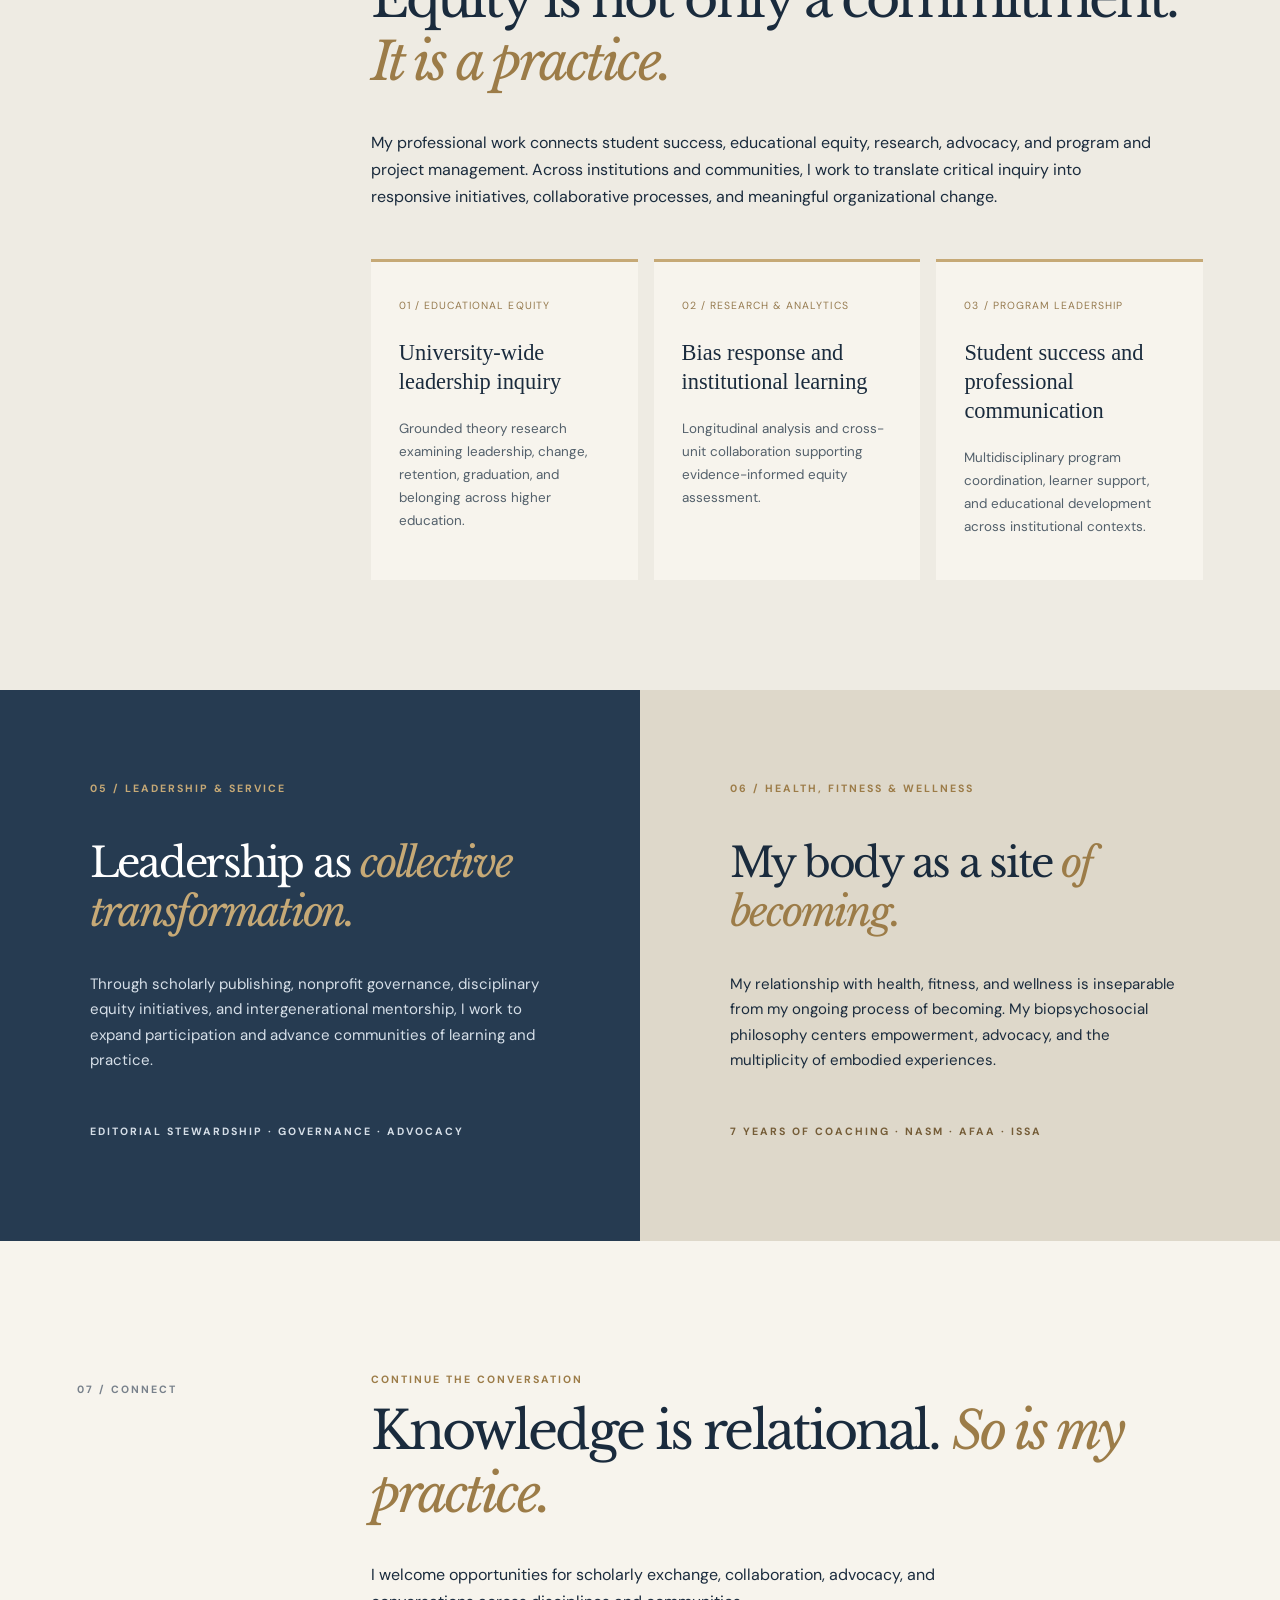
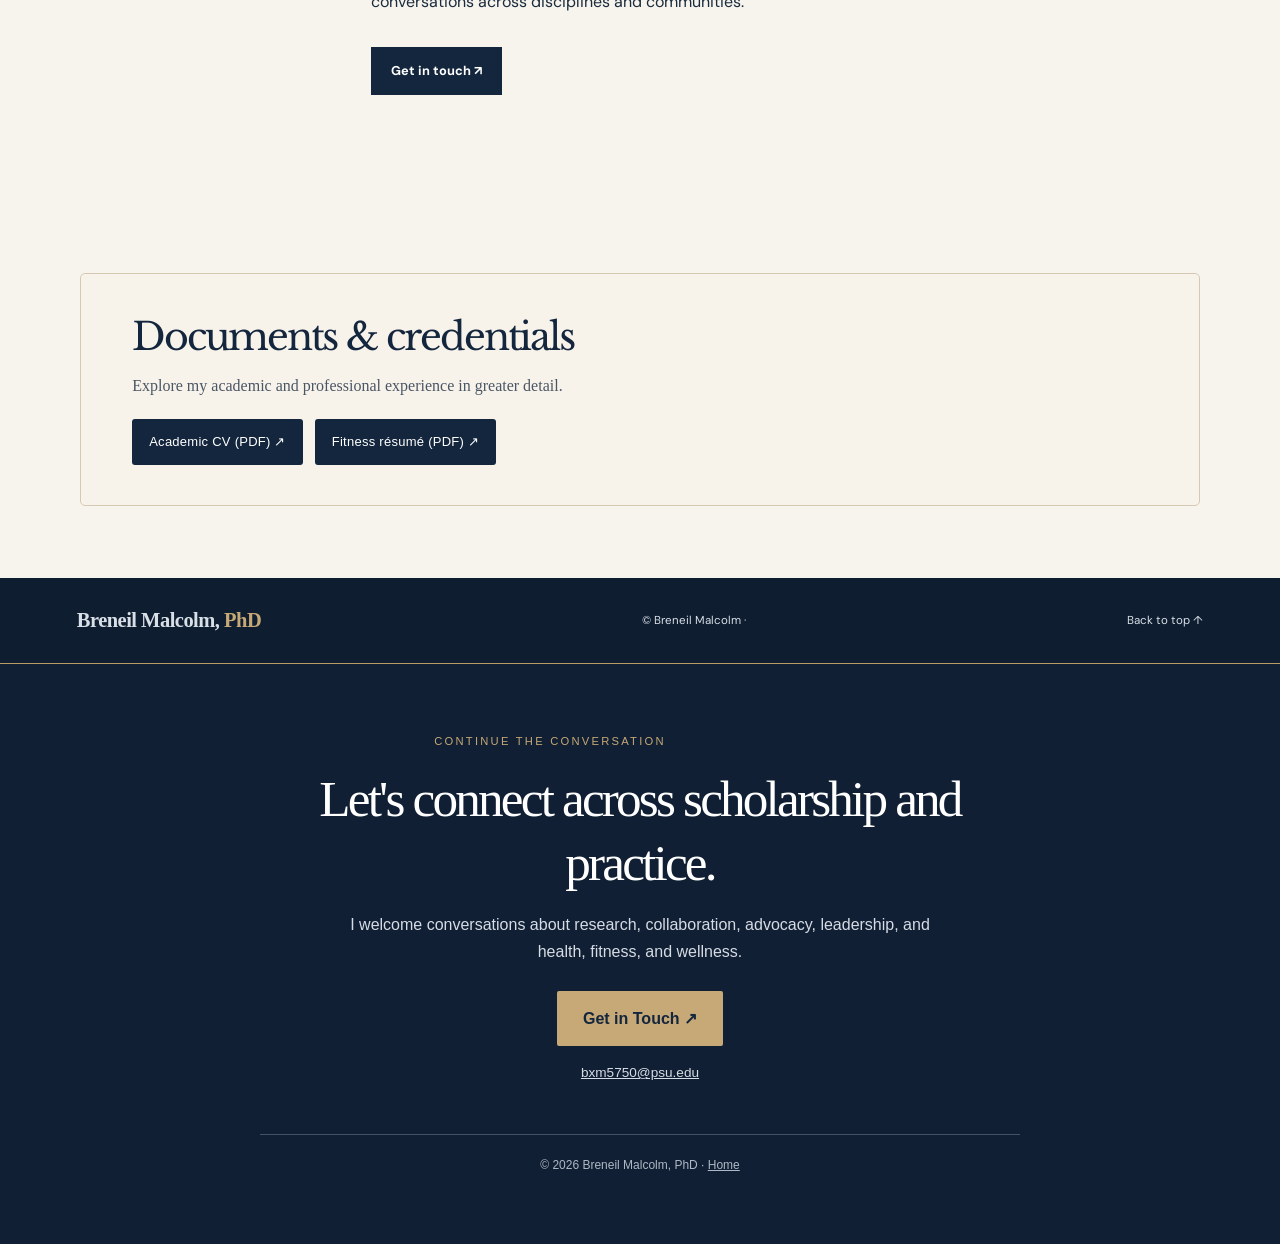
==== commit ba24fe94: "header update" ====
--- a/index.html
+++ b/index.html
@@ -106,8 +106,30 @@
   .site-header .brand .header-pronouns { font-size: .7em !important; }
   .site-header .menu-toggle { padding: 6px 7px; font-size: .72rem; }
 }
-</style></head><body class="v3-home">
-<a class="skip" href="#main">Skip to content</a><header class="site-header"><a aria-label="Breneil Malcolm home" class="brand" href="index.html">Breneil Malcolm, <span>PhD</span> <span class="header-pronouns">(they/them)</span></a><button aria-controls="site-nav" aria-expanded="false" class="menu-toggle">Menu <span aria-hidden="true">☰</span></button><nav aria-label="Site navigation" class="v3-global-nav" id="site-nav"><a aria-current="page" href="index.html">Home</a><a href="research.html">Research</a><a href="scholarship.html">Scholarship</a><a href="professional-praxis.html">Praxis</a><a href="leadership-service.html">Leadership</a><a href="health-fitness-wellness.html">Wellness</a></nav></header>
+</style>
+<style id="unified-portfolio-header-styles">
+/* Identical site header across all six pages. */
+header.unified-site-header {box-sizing:border-box!important;position:relative!important;top:auto!important;left:auto!important;right:auto!important;z-index:100!important;width:100%!important;max-width:none!important;min-height:0!important;height:auto!important;margin:0!important;padding:13px clamp(16px,3vw,42px)!important;background:#14263d!important;border-bottom:1px solid rgba(198,169,118,.32)!important;display:flex!important;align-items:center!important;justify-content:space-between!important;gap:20px!important;flex-wrap:nowrap!important;box-shadow:none!important;transform:none!important;}
+header.unified-site-header,header.unified-site-header * {box-sizing:border-box!important;}
+header.unified-site-header .unified-brand {font-family:Georgia,'Times New Roman',serif!important;font-size:clamp(16px,1.45vw,21px)!important;font-weight:600!important;line-height:1.2!important;letter-spacing:0!important;color:#fff!important;text-decoration:none!important;white-space:nowrap!important;display:inline-block!important;flex-shrink:0!important;margin:0!important;padding:0!important;text-transform:none!important;}
+header.unified-site-header .unified-pronouns {font-family:inherit!important;font-size:.73em!important;font-weight:400!important;color:#dfc69a!important;white-space:nowrap!important;}
+header.unified-site-header .unified-nav {position:static!important;display:flex!important;flex-direction:row!important;flex-wrap:nowrap!important;align-items:center!important;justify-content:flex-end!important;gap:clamp(9px,1.35vw,22px)!important;max-width:none!important;width:auto!important;height:auto!important;min-height:0!important;overflow:visible!important;background:transparent!important;box-shadow:none!important;border:0!important;padding:0!important;margin:0!important;transform:none!important;visibility:visible!important;opacity:1!important;}
+header.unified-site-header .unified-nav a {display:inline-block!important;position:static!important;padding:3px 0!important;margin:0!important;font-family:Arial,Helvetica,sans-serif!important;font-size:clamp(10px,.91vw,13px)!important;line-height:1.35!important;letter-spacing:.01em!important;text-transform:none!important;color:#f7f4ec!important;text-decoration:none!important;white-space:nowrap!important;background:transparent!important;border:0!important;}
+header.unified-site-header .unified-nav a:hover,header.unified-site-header .unified-nav a[aria-current="page"] {color:#e2bd7d!important;text-decoration:underline!important;text-underline-offset:5px!important;}
+header.unified-site-header .unified-menu-toggle {display:none!important;}
+@media(max-width:900px){
+ header.unified-site-header {padding:11px 16px!important;gap:8px!important;flex-wrap:wrap!important;align-items:center!important;}
+ header.unified-site-header .unified-brand {font-size:clamp(15px,3.5vw,19px)!important;white-space:normal!important;flex:1 1 0!important;min-width:0!important;}
+ header.unified-site-header .unified-pronouns {font-size:.78em!important;}
+ header.unified-site-header .unified-menu-toggle {display:inline-flex!important;align-items:center!important;justify-content:center!important;gap:7px!important;flex:0 0 auto!important;padding:8px 11px!important;margin:0!important;min-width:75px!important;min-height:38px!important;background:transparent!important;border:1px solid #b9a37f!important;border-radius:5px!important;color:#fff!important;font:600 12px Arial,Helvetica,sans-serif!important;line-height:1!important;letter-spacing:0!important;cursor:pointer!important;visibility:visible!important;opacity:1!important;}
+ header.unified-site-header .unified-nav {display:none!important;flex:0 0 100%!important;width:100%!important;flex-direction:column!important;align-items:stretch!important;gap:0!important;padding:8px 0 0!important;border-top:1px solid rgba(198,169,118,.25)!important;margin-top:4px!important;}
+ header.unified-site-header .unified-nav.is-open {display:flex!important;}
+ header.unified-site-header .unified-nav a {font-size:14px!important;padding:10px 5px!important;white-space:normal!important;}
+}
+@media(max-width:360px){header.unified-site-header .unified-brand {font-size:14px!important;}header.unified-site-header .unified-menu-toggle{padding:7px!important;min-width:65px!important;}}
+</style>
+</head><body class="v3-home">
+<a class="skip" href="#main">Skip to content</a><header class="unified-site-header"><a class="unified-brand" href="index.html" aria-label="Breneil Malcolm, PhD (they/them), homepage">Breneil Malcolm, PhD <span class="unified-pronouns">(they/them)</span></a><button class="unified-menu-toggle" type="button" aria-controls="unified-site-nav" aria-expanded="false">Menu <span aria-hidden="true">☰</span></button><nav id="unified-site-nav" class="unified-nav" aria-label="Site navigation"><a href="index.html" aria-current="page">Home</a><a href="research.html">Research</a><a href="scholarship.html">Scholarship</a><a href="professional-praxis.html">Praxis</a><a href="leadership-service.html">Leadership</a><a href="health-fitness-wellness.html">Wellness</a></nav></header>
 <main id="main"><section class="hero" id="top"><div class="hero-grid"><div class="hero-content"><p class="eyebrow">SCHOLARSHIP <span>·</span> PRAXIS <span>·</span> BECOMING</p><p class="hero-name">Breneil Malcolm <span>PhD · they/them</span></p><h1>Living, learning, and leading <em>at the intersections.</em></h1><p class="hero-description">Intersectional learning scientist. Multi-method researcher. Advocate. Health, fitness, and wellness professional.</p><div class="actions"><a class="button gold" href="#introduction">Discover my story <span>↘</span></a><a class="button outline" href="#research">Explore my work <span>↗</span></a></div></div><figure class="portrait"><img alt="Professional portrait of Breneil Malcolm" decoding="async" height="1440" loading="eager" src="assets/index-1.webp" width="960"/><figcaption>Scholarship, praxis, and embodiment</figcaption></figure></div><div class="hero-foot"><span>AN INTERSECTIONAL PRACTICE</span><span>SCROLL TO EXPLORE ↓</span></div></section>
 <section class="section intro" id="introduction"><div class="section-meta">01 / POSITIONALITY</div><div class="intro-body"><p class="eyebrow ink">A PRACTICE OF INTERSECTIONS</p><h2>Multiplicity is not a departure from my work. <em>It is its foundation.</em></h2><p>I am an intersectional learning scientist, multi-method researcher, advocate, and health, fitness, and wellness professional. As an intersectional learning scientist, I center intersectionality in how I theorize and operationalize the study of learning as socioculturally and sociopolitically situated.</p><p>My approach is holistic, embracing the multiplicity of lived experiences and centering the presence of the self within my scholarly discourse and praxis. Across these interconnected dimensions of my work, I understand learning, knowledge production, and embodied experience as inseparable from the identities, relationships, and systems of power through which they emerge.</p></div></section>
 <section class="feature research" id="research"><div class="feature-inner"><div class="section-meta light">02 / RESEARCH</div><div class="feature-copy"><p class="eyebrow">THE QUESTIONS I PURSUE</p><h2>Bodies, knowledge, and the <em>politics of becoming.</em></h2><p>My scholarship explores learning as embodied, intersectional, and situated within historical and contemporary sociopolitical relations. Across theoretical, methodological, and empirical inquiry, I examine the dialectical relationship between violence and death, and resistance and advocacy.</p><a class="text-link light-link" href="#connect">Explore research conversations <span>↗</span></a></div><div class="research-aside"><span>THEORETICAL</span><span>METHODOLOGICAL</span><span>EMPIRICAL</span><p>Trans* embodiment · Identity learning · Intersectionality · Decolonial inquiry</p></div></div></section>
@@ -116,4 +138,6 @@
 <section class="paired"><article class="pair-card leadership" id="leadership"><p class="eyebrow">05 / LEADERSHIP &amp; SERVICE</p><h2>Leadership as <em>collective transformation.</em></h2><p>Through scholarly publishing, nonprofit governance, disciplinary equity initiatives, and intergenerational mentorship, I work to expand participation and advance communities of learning and practice.</p><p class="micro">EDITORIAL STEWARDSHIP · GOVERNANCE · ADVOCACY</p></article><article class="pair-card wellness" id="wellness"><p class="eyebrow ink">06 / HEALTH, FITNESS &amp; WELLNESS</p><h2>My body as a site <em>of becoming.</em></h2><p>My relationship with health, fitness, and wellness is inseparable from my ongoing process of becoming. My biopsychosocial philosophy centers empowerment, advocacy, and the multiplicity of embodied experiences.</p><p class="micro dark">7 YEARS OF COACHING · NASM · AFAA · ISSA</p></article></section>
 <section class="section connect" id="connect"><div class="section-meta">07 / CONNECT</div><div class="section-body"><p class="eyebrow ink">CONTINUE THE CONVERSATION</p><h2>Knowledge is relational. <em>So is my practice.</em></h2><p>I welcome opportunities for scholarly exchange, collaboration, advocacy, and conversations across disciplines and communities.</p><a class="button navy" href="mailto:bxm5750@psu.edu">Get in touch ↗</a></div></section><section aria-label="Downloadable documents" class="v3-documents"><h2>Documents &amp; credentials</h2><p>Explore my academic and professional experience in greater detail.</p><div class="v3-document-links"><a target="_blank" rel="noopener noreferrer" href="documents/BMalcolm_CV_11-2026.pdf">Academic CV (PDF) ↗</a><a target="_blank" rel="noopener noreferrer" href="documents/BMalcolm_FitnessResume_11-2026.pdf">Fitness résumé (PDF) ↗</a></div></section></main>
 <footer><a class="brand" href="#top">Breneil Malcolm, <span>PhD</span></a><span>© <span id="year"></span> Breneil Malcolm · </span><a href="#top">Back to top ↑</a></footer><section class="v3-contact-footer" aria-label="Get in touch"><div class="v3-contact-inner"><p class="v3-contact-kicker">Continue the conversation</p><h2>Let's connect across scholarship and practice.</h2><p>I welcome conversations about research, collaboration, advocacy, leadership, and health, fitness, and wellness.</p><a class="v3-contact-button" href="mailto:bxm5750@psu.edu?subject=Inquiry%20via%20breneil.com">Get in Touch ↗</a><a class="v3-contact-email" href="mailto:bxm5750@psu.edu">bxm5750@psu.edu</a><div class="v3-contact-bottom">© 2026 Breneil Malcolm, PhD · <a href="index.html" style="color:inherit">Home</a></div></div></section><script>const toggle=document.querySelector('.menu-toggle');const nav=document.querySelector('#site-nav');toggle.addEventListener('click',()=>{const open=toggle.getAttribute('aria-expanded')!=='true';toggle.setAttribute('aria-expanded',String(open));nav.classList.toggle('open',open)});nav.querySelectorAll('a').forEach(a=>a.addEventListener('click',()=>{nav.classList.remove('open');toggle.setAttribute('aria-expanded','false')}));document.querySelector('#year').textContent=new Date().getFullYear();
+</script><script id="unified-portfolio-header-script">
+(function(){var header=document.querySelector('header.unified-site-header');if(!header)return;var button=header.querySelector('.unified-menu-toggle');var nav=header.querySelector('.unified-nav');button.addEventListener('click',function(){var open=nav.classList.toggle('is-open');button.setAttribute('aria-expanded',String(open));});nav.addEventListener('click',function(event){if(event.target.closest('a')){nav.classList.remove('is-open');button.setAttribute('aria-expanded','false');}});document.addEventListener('keydown',function(event){if(event.key==='Escape'){nav.classList.remove('is-open');button.setAttribute('aria-expanded','false');}});})();
 </script></body></html>
